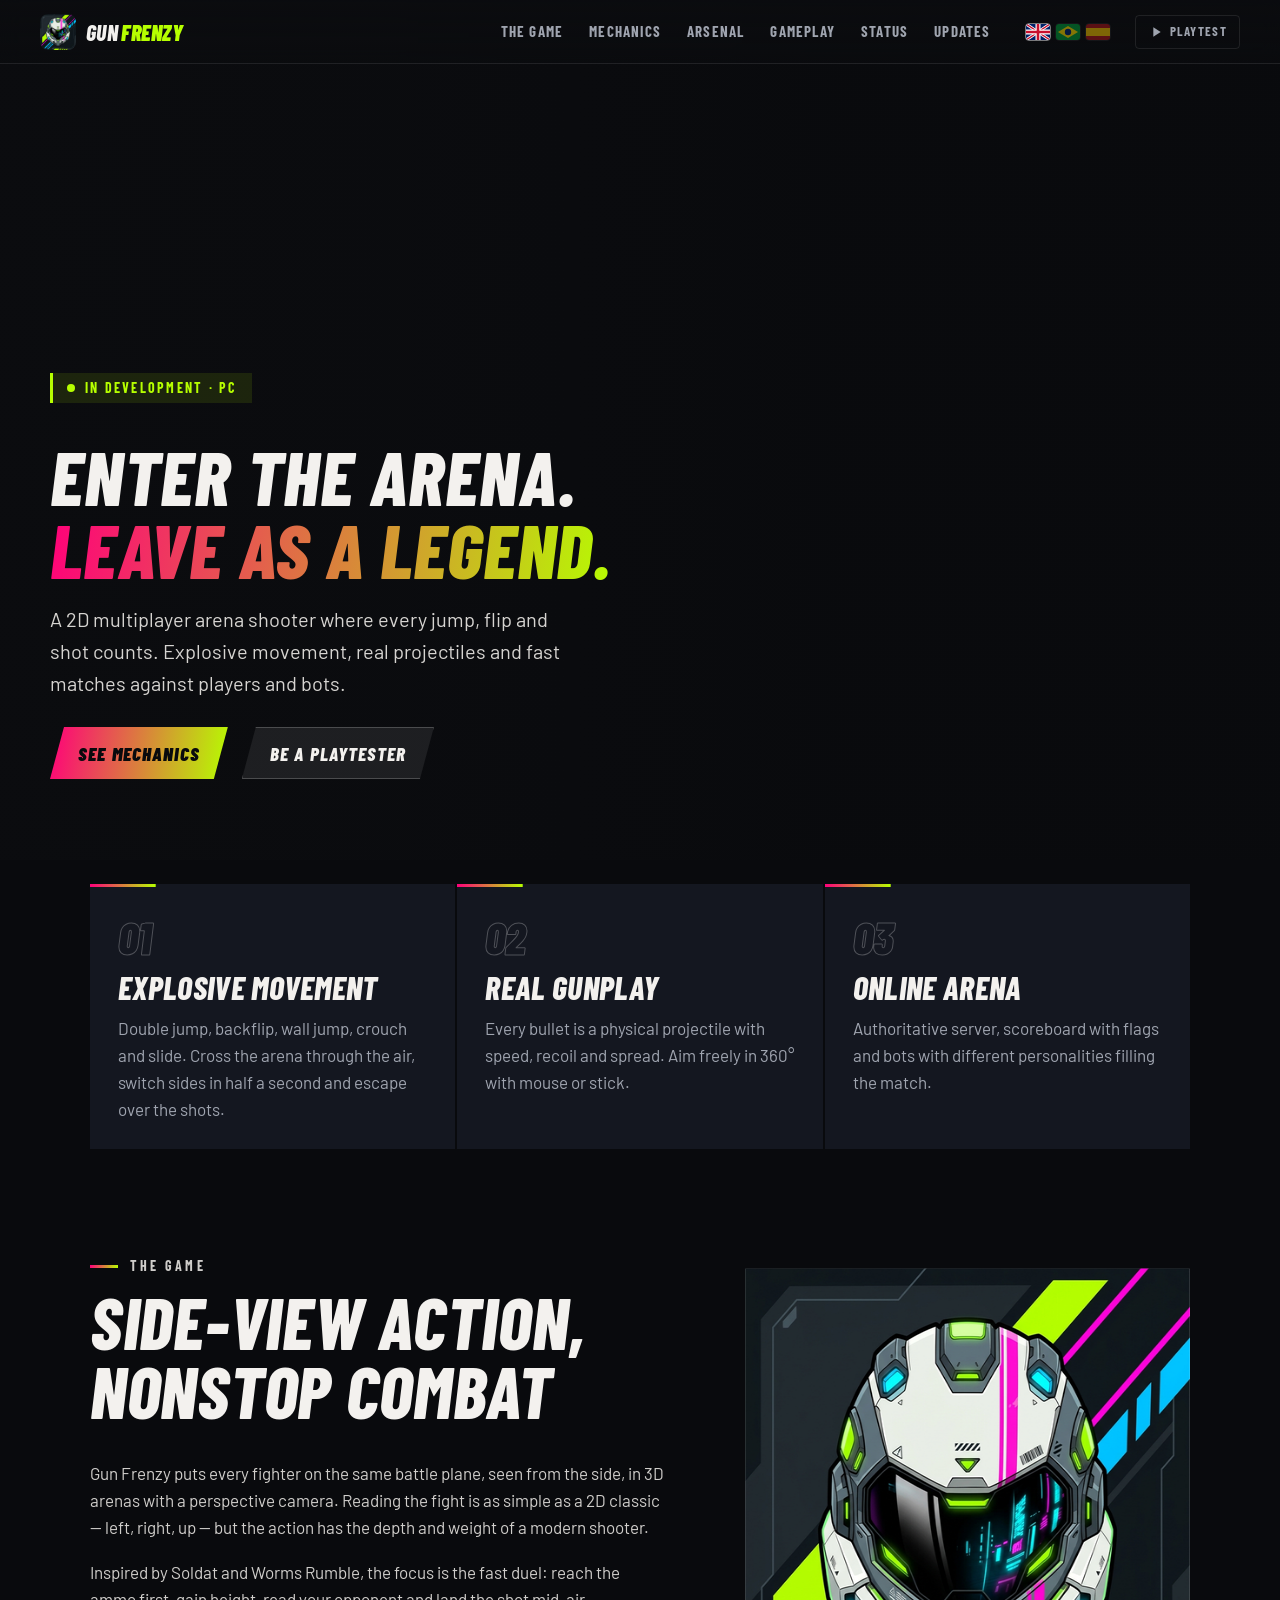
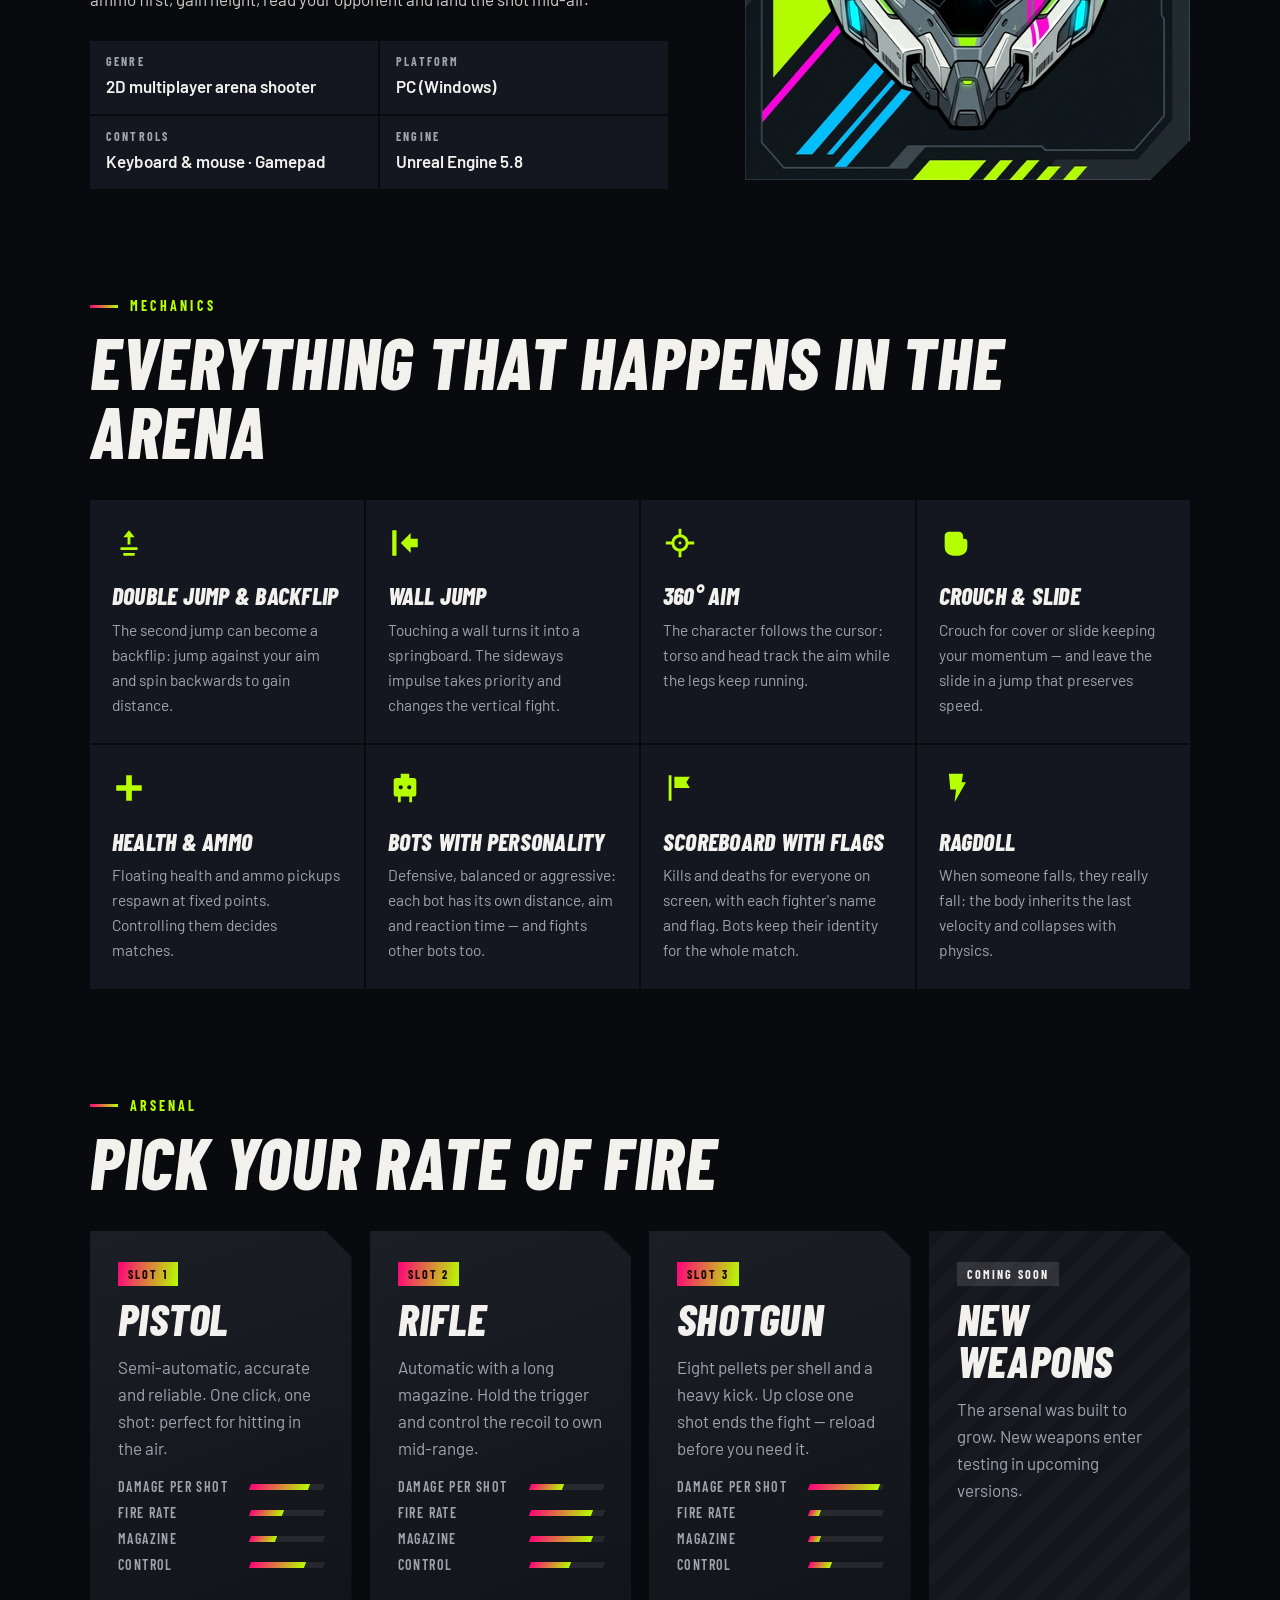
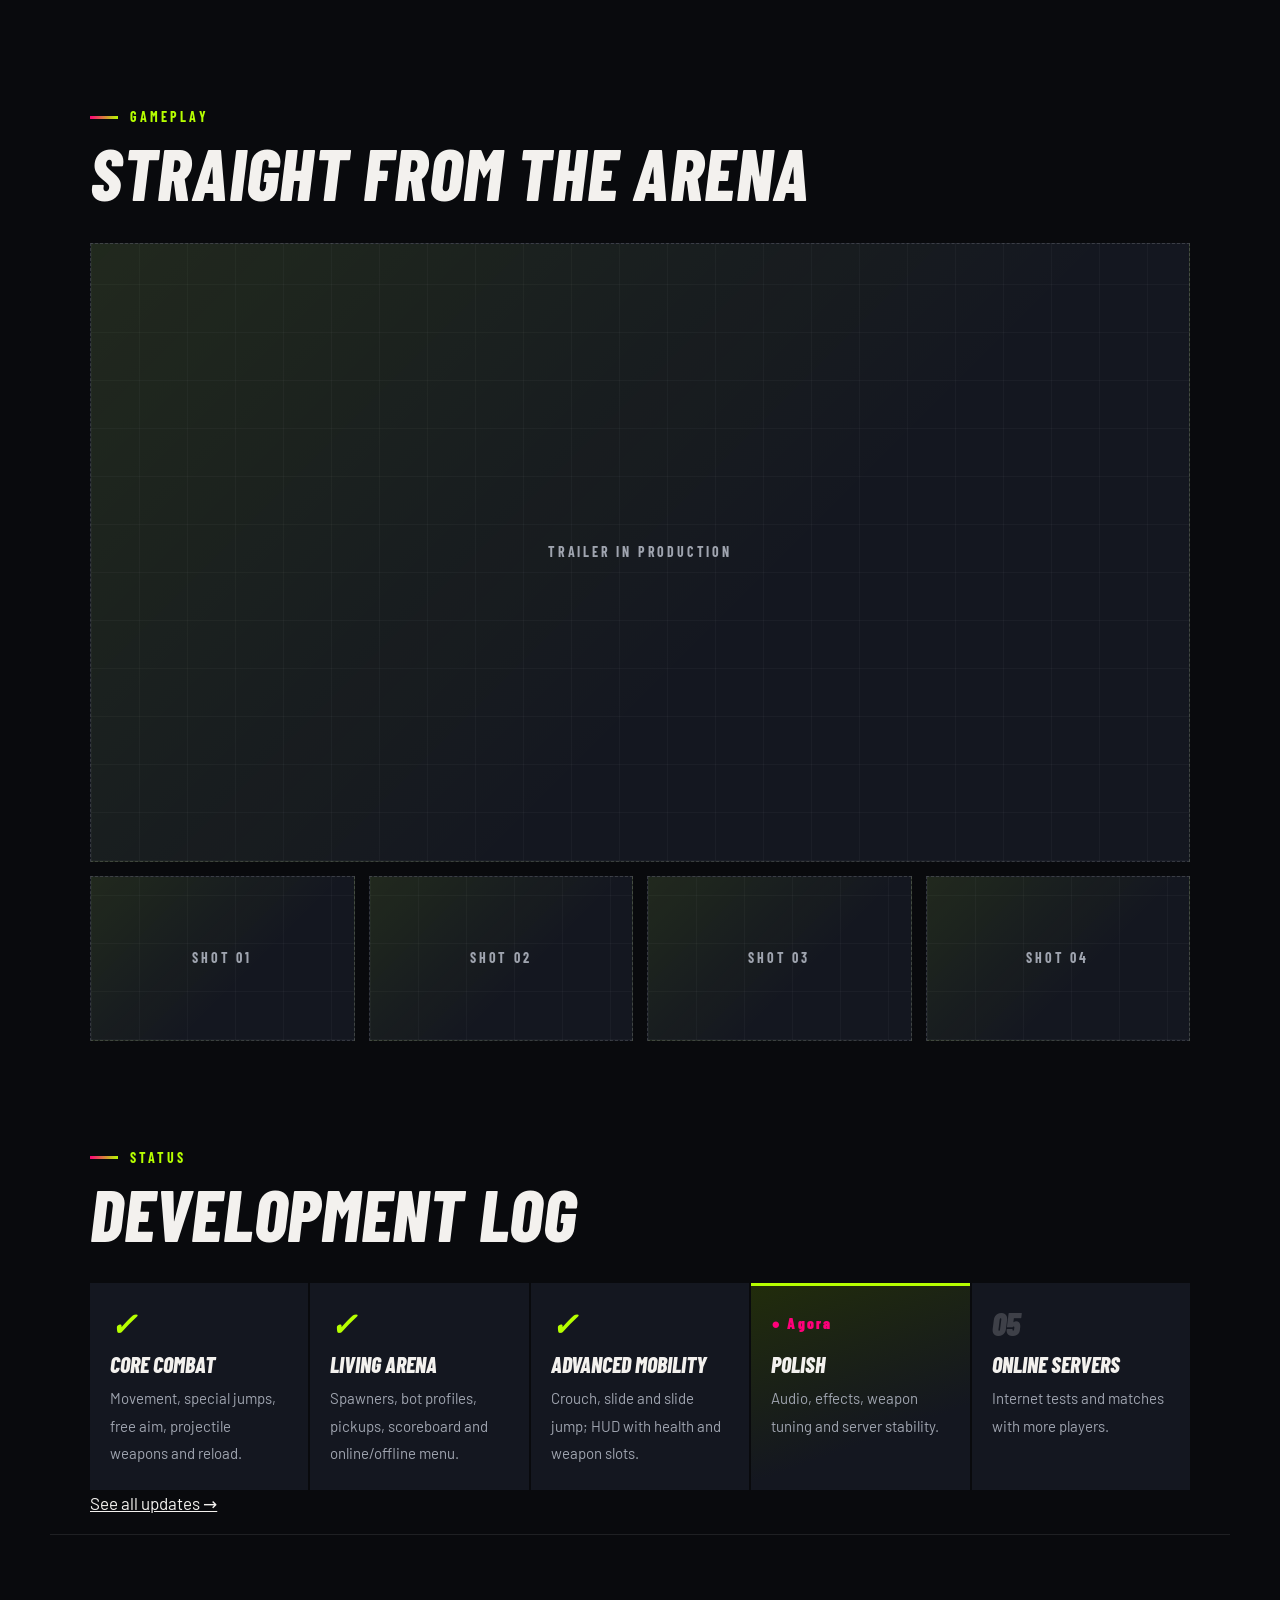
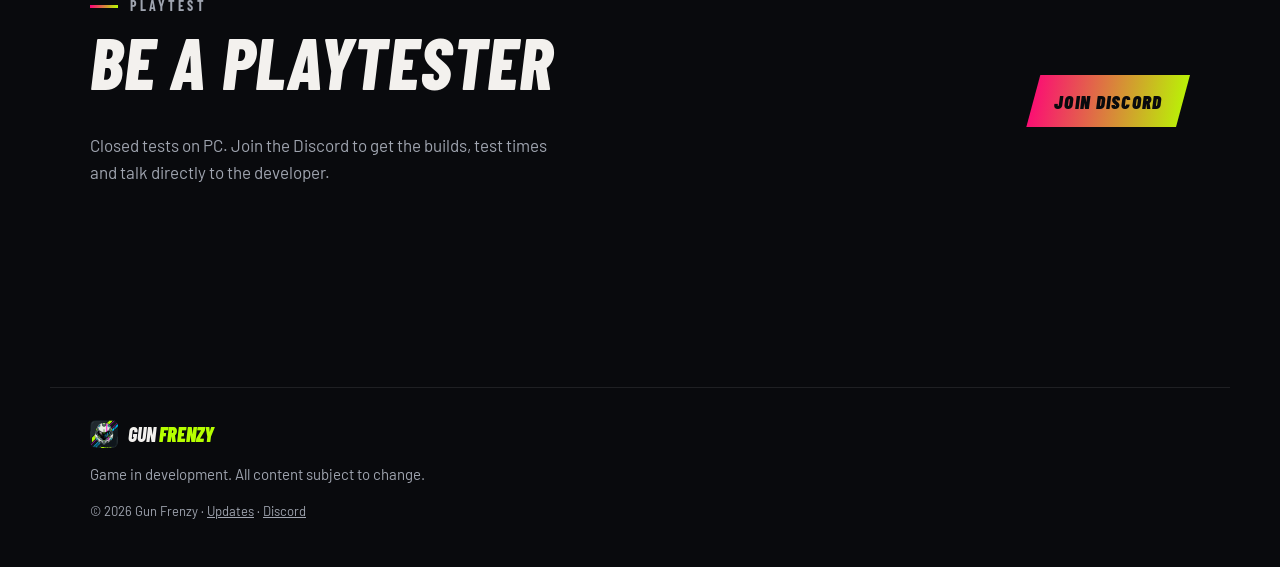
==== index.html @ 7ddaf9b9 "art: upgrade key art to AAA 3D CGI 2K (2560x1440) resolution" ====
<!DOCTYPE html>
<html lang="en">
<head>
  <meta charset="utf-8">
  <meta name="viewport" content="width=device-width, initial-scale=1, viewport-fit=cover">
  <title data-i18n="meta_title">Gun Frenzy — 2D multiplayer arena shooter</title>
  <meta name="description" content="Gun Frenzy is a 2D multiplayer arena shooter with explosive movement, real projectile gunplay and fast matches. In development on Unreal Engine 5.8." data-i18n="meta_desc" data-i18n-attr="content">
  <meta name="theme-color" content="#0b0c0f">
  <meta property="og:title" content="Gun Frenzy — 2D multiplayer arena shooter">
  <meta property="og:description" content="Jump, flip, aim in 360° and own the arena. In development.">
  <meta property="og:image" content="assets/cover.jpg">
  <meta property="og:type" content="website">
  <link rel="icon" href="assets/favicon.png">
  <link rel="apple-touch-icon" href="assets/apple-touch-icon.png">
  <link rel="preconnect" href="https://fonts.googleapis.com">
  <link rel="preconnect" href="https://fonts.gstatic.com" crossorigin>
  <link href="https://fonts.googleapis.com/css2?family=Barlow+Condensed:ital,wght@0,600;0,700;1,700;1,800;1,900&family=Barlow:wght@400;500;600&display=swap" rel="stylesheet">
  <link rel="stylesheet" href="css/site.css?v=m2">
  <script src="js/i18n.js" defer></script>
  <script src="js/site.js" defer></script>
</head>
<body>

<header class="nav" id="top">
  <a class="brand" href="#top" aria-label="Gun Frenzy, home">
    <img src="assets/icon-192.png?v=m2" alt="" width="36" height="36">
    <span>GUN<b>FRENZY</b></span>
  </a>
  <nav class="nav-links" aria-label="Sections">
    <a href="#game" data-i18n="nav_game">The game</a>
    <a href="#mecanicas" data-i18n="nav_mech">Mechanics</a>
    <a href="#arsenal" data-i18n="nav_arsenal">Arsenal</a>
    <a href="#gameplay" data-i18n="nav_gameplay">Gameplay</a>
    <a href="#status" data-i18n="nav_status">Status</a>
    <a href="updates.html" data-i18n="nav_updates">Updates</a>
  </nav>
  <div class="lang" role="group" aria-label="Language">
    <button type="button" class="lang-btn" data-lang="en" aria-pressed="true" title="English">
      <svg viewBox="0 0 24 16" aria-hidden="true"><rect width="24" height="16" fill="#012169"/><path d="M0 0l24 16M24 0L0 16" stroke="#fff" stroke-width="3"/><path d="M0 0l24 16M24 0L0 16" stroke="#C8102E" stroke-width="1.4"/><path d="M12 0v16M0 8h24" stroke="#fff" stroke-width="5"/><path d="M12 0v16M0 8h24" stroke="#C8102E" stroke-width="2.6"/></svg>
    </button>
    <button type="button" class="lang-btn" data-lang="pt" aria-pressed="false" title="Português (Brasil)">
      <svg viewBox="0 0 24 16" aria-hidden="true"><rect width="24" height="16" fill="#009B3A"/><path d="M12 2l10 6-10 6L2 8z" fill="#FEDF00"/><circle cx="12" cy="8" r="3.2" fill="#002776"/></svg>
    </button>
    <button type="button" class="lang-btn" data-lang="es" aria-pressed="false" title="Español">
      <svg viewBox="0 0 24 16" aria-hidden="true"><rect width="24" height="16" fill="#AA151B"/><rect y="4" width="24" height="8" fill="#F1BF00"/></svg>
    </button>
  </div>
  <a class="nav-dev" href="https://discord.gg/s9eRyuffNB" target="_blank" rel="noopener" title="Be a playtester on Discord">
    <svg viewBox="0 0 24 24" width="16" height="16" aria-hidden="true"><path fill="currentColor" d="M8 5v14l11-7L8 5Z"/></svg>
    <span data-i18n="nav_playtest">Playtest</span>
  </a>
</header>

<main>
  <!-- HERO -->
  <section class="hero">
    <picture class="hero-art">
      <source media="(max-width: 700px)" srcset="assets/cover-800.webp?v=m2" type="image/webp">
      <source srcset="assets/cover.webp?v=m2" type="image/webp">
      <img src="assets/cover.jpg?v=m2" alt="Gun Frenzy cover art with three fighters and the game logo" width="2560" height="1440" fetchpriority="high">
    </picture>
    <div class="hero-shade" aria-hidden="true"></div>
    <div class="hero-copy">
      <p class="kicker"><span class="dot" aria-hidden="true"></span> <span data-i18n="hero_kicker">In development · PC</span></p>
      <h1 data-i18n="hero_title">Enter the arena.<br><em>Leave as a legend.</em></h1>
      <p class="lede" data-i18n="hero_lede">A 2D multiplayer arena shooter where every jump, flip and shot counts. Explosive movement, real projectiles and fast matches against players and bots.</p>
      <div class="cta">
        <a class="btn btn-primary" href="#mecanicas" data-i18n="hero_cta1">See mechanics</a>
        <a class="btn btn-ghost" href="https://discord.gg/s9eRyuffNB" target="_blank" rel="noopener" data-i18n="hero_cta2">Be a playtester</a>
      </div>
    </div>
  </section>

  <!-- PILLARS -->
  <section class="pillars" id="game" aria-label="Game pillars">
    <article>
      <span class="num">01</span>
      <h2 data-i18n="p1t">Explosive movement</h2>
      <p data-i18n="p1d">Double jump, backflip, wall jump, crouch and slide. Cross the arena through the air, switch sides in half a second and escape over the shots.</p>
    </article>
    <article>
      <span class="num">02</span>
      <h2 data-i18n="p2t">Real gunplay</h2>
      <p data-i18n="p2d">Every bullet is a physical projectile with speed, recoil and spread. Aim freely in 360° with mouse or stick.</p>
    </article>
    <article>
      <span class="num">03</span>
      <h2 data-i18n="p3t">Online arena</h2>
      <p data-i18n="p3d">Authoritative server, scoreboard with flags and bots with different personalities filling the match.</p>
    </article>
  </section>

  <!-- ABOUT -->
  <section class="about">
    <div class="about-text">
      <p class="eyebrow" data-i18n="about_eyebrow">The game</p>
      <h2 class="section-title" data-i18n="about_title">Side-view action, nonstop combat</h2>
      <p data-i18n="about_p1">Gun Frenzy puts every fighter on the same battle plane, seen from the side, in 3D arenas with a perspective camera. Reading the fight is as simple as a 2D classic — left, right, up — but the action has the depth and weight of a modern shooter.</p>
      <p data-i18n="about_p2">Inspired by Soldat and Worms Rumble, the focus is the fast duel: reach the ammo first, gain height, read your opponent and land the shot mid-air.</p>
      <ul class="facts">
        <li><b data-i18n="f_genre">Genre</b><span data-i18n="f_genre_v">2D multiplayer arena shooter</span></li>
        <li><b data-i18n="f_platform">Platform</b><span data-i18n="f_platform_v">PC (Windows)</span></li>
        <li><b data-i18n="f_controls">Controls</b><span data-i18n="f_controls_v">Keyboard &amp; mouse · Gamepad</span></li>
        <li><b data-i18n="f_engine">Engine</b><span data-i18n="f_engine_v">Unreal Engine 5.8</span></li>
      </ul>
    </div>
    <div class="about-card">
      <img src="assets/icon-512.png?v=m2" alt="Gun Frenzy emblem" width="512" height="512" loading="lazy">
    </div>
  </section>

  <!-- MECHANICS -->
  <section class="mechanics" id="mecanicas">
    <p class="eyebrow" data-i18n="mech_eyebrow">Mechanics</p>
    <h2 class="section-title" data-i18n="mech_title">Everything that happens in the arena</h2>
    <div class="grid">
      <article class="card">
        <svg viewBox="0 0 24 24" aria-hidden="true"><path d="M12 3l4 5h-3v5h-2V8H8l4-5Zm-6 12h12v2H6v-2Zm2 4h8v2H8v-2Z"/></svg>
        <h3 data-i18n="m1t">Double jump &amp; backflip</h3>
        <p data-i18n="m1d">The second jump can become a backflip: jump against your aim and spin backwards to gain distance.</p>
      </article>
      <article class="card">
        <svg viewBox="0 0 24 24" aria-hidden="true"><path d="M3 3h3v18H3V3Zm6 9 7-7v4h5v6h-5v4l-7-7Z"/></svg>
        <h3 data-i18n="m2t">Wall jump</h3>
        <p data-i18n="m2d">Touching a wall turns it into a springboard. The sideways impulse takes priority and changes the vertical fight.</p>
      </article>
      <article class="card">
        <svg viewBox="0 0 24 24" aria-hidden="true"><path d="M11 2h2v4.07A6 6 0 0 1 17.93 11H22v2h-4.07A6 6 0 0 1 13 17.93V22h-2v-4.07A6 6 0 0 1 6.07 13H2v-2h4.07A6 6 0 0 1 11 6.07V2Zm1 6a4 4 0 1 0 0 8 4 4 0 0 0 0-8Zm0 3a1 1 0 1 1 0 2 1 1 0 0 1 0-2Z"/></svg>
        <h3 data-i18n="m3t">360° aim</h3>
        <p data-i18n="m3d">The character follows the cursor: torso and head track the aim while the legs keep running.</p>
      </article>
      <article class="card">
        <svg viewBox="0 0 24 24" aria-hidden="true"><path d="M7 4h7a3 3 0 0 1 3 3v2h1a2 2 0 0 1 2 2v4a6 6 0 0 1-6 6H10a6 6 0 0 1-6-6V7a3 3 0 0 1 3-3Z"/></svg>
        <h3 data-i18n="m4t">Crouch &amp; slide</h3>
        <p data-i18n="m4d">Crouch for cover or slide keeping your momentum — and leave the slide in a jump that preserves speed.</p>
      </article>
      <article class="card">
        <svg viewBox="0 0 24 24" aria-hidden="true"><path d="M10 3h4v7h7v4h-7v7h-4v-7H3v-4h7V3Z"/></svg>
        <h3 data-i18n="m5t">Health &amp; ammo</h3>
        <p data-i18n="m5d">Floating health and ammo pickups respawn at fixed points. Controlling them decides matches.</p>
      </article>
      <article class="card">
        <svg viewBox="0 0 24 24" aria-hidden="true"><path d="M9 2h6v3h3a2 2 0 0 1 2 2v9a2 2 0 0 1-2 2h-1v4h-2v-4H9v4H7v-4H6a2 2 0 0 1-2-2V7a2 2 0 0 1 2-2h3V2Zm0 8a1.5 1.5 0 1 0 0 3 1.5 1.5 0 0 0 0-3Zm6 0a1.5 1.5 0 1 0 0 3 1.5 1.5 0 0 0 0-3Z"/></svg>
        <h3 data-i18n="m6t">Bots with personality</h3>
        <p data-i18n="m6d">Defensive, balanced or aggressive: each bot has its own distance, aim and reaction time — and fights other bots too.</p>
      </article>
      <article class="card">
        <svg viewBox="0 0 24 24" aria-hidden="true"><path d="M4 3h2v18H4V3Zm4 1h11l-2.5 4L19 12H8V4Z"/></svg>
        <h3 data-i18n="m7t">Scoreboard with flags</h3>
        <p data-i18n="m7d">Kills and deaths for everyone on screen, with each fighter's name and flag. Bots keep their identity for the whole match.</p>
      </article>
      <article class="card">
        <svg viewBox="0 0 24 24" aria-hidden="true"><path d="M7 2h10l-1 6h3l-8 14 1-9H8L7 2Z"/></svg>
        <h3 data-i18n="m8t">Ragdoll</h3>
        <p data-i18n="m8d">When someone falls, they really fall: the body inherits the last velocity and collapses with physics.</p>
      </article>
    </div>
  </section>

  <!-- ARSENAL -->
  <section class="arsenal" id="arsenal">
    <p class="eyebrow" data-i18n="ars_eyebrow">Arsenal</p>
    <h2 class="section-title" data-i18n="ars_title">Pick your rate of fire</h2>
    <div class="weapons">
      <article class="weapon">
        <header><span class="tag" data-i18n="w1tag">Slot 1</span><h3 data-i18n="w1name">Pistol</h3></header>
        <p data-i18n="w1desc">Semi-automatic, accurate and reliable. One click, one shot: perfect for hitting in the air.</p>
        <dl class="bars">
          <div><dt data-i18n="bar_damage">Damage per shot</dt><dd><i data-v="80"></i></dd></div>
          <div><dt data-i18n="bar_rate">Fire rate</dt><dd><i data-v="45"></i></dd></div>
          <div><dt data-i18n="bar_mag">Magazine</dt><dd><i data-v="35"></i></dd></div>
          <div><dt data-i18n="bar_control">Control</dt><dd><i data-v="75"></i></dd></div>
        </dl>
      </article>
      <article class="weapon">
        <header><span class="tag" data-i18n="w2tag">Slot 2</span><h3 data-i18n="w2name">Rifle</h3></header>
        <p data-i18n="w2desc">Automatic with a long magazine. Hold the trigger and control the recoil to own mid-range.</p>
        <dl class="bars">
          <div><dt data-i18n="bar_damage">Damage per shot</dt><dd><i data-v="45"></i></dd></div>
          <div><dt data-i18n="bar_rate">Fire rate</dt><dd><i data-v="85"></i></dd></div>
          <div><dt data-i18n="bar_mag">Magazine</dt><dd><i data-v="85"></i></dd></div>
          <div><dt data-i18n="bar_control">Control</dt><dd><i data-v="55"></i></dd></div>
        </dl>
      </article>
      <article class="weapon">
        <header><span class="tag" data-i18n="w3tag">Slot 3</span><h3 data-i18n="w3name">Shotgun</h3></header>
        <p data-i18n="w3desc">Eight pellets per shell and a heavy kick. Up close one shot ends the fight — reload before you need it.</p>
        <dl class="bars">
          <div><dt data-i18n="bar_damage">Damage per shot</dt><dd><i data-v="95"></i></dd></div>
          <div><dt data-i18n="bar_rate">Fire rate</dt><dd><i data-v="15"></i></dd></div>
          <div><dt data-i18n="bar_mag">Magazine</dt><dd><i data-v="15"></i></dd></div>
          <div><dt data-i18n="bar_control">Control</dt><dd><i data-v="30"></i></dd></div>
        </dl>
      </article>
      <article class="weapon weapon-soon">
        <header><span class="tag" data-i18n="wstag">Coming soon</span><h3 data-i18n="wsname">New weapons</h3></header>
        <p data-i18n="wsdesc">The arsenal was built to grow. New weapons enter testing in upcoming versions.</p>
      </article>
    </div>
  </section>

  <!-- GAMEPLAY -->
  <section class="gameplay" id="gameplay">
    <p class="eyebrow" data-i18n="gp_eyebrow">Gameplay</p>
    <h2 class="section-title" data-i18n="gp_title">Straight from the arena</h2>
    <div class="video-slot" data-video="assets/gameplay/trailer.mp4">
      <div class="placeholder"><span data-i18n="gp_trailer">Trailer in production</span></div>
    </div>
    <div class="shots">
      <figure class="shot" data-src="assets/gameplay/shot-1.jpg"><div class="placeholder"><span><span data-i18n="gp_shot">Shot</span> 01</span></div></figure>
      <figure class="shot" data-src="assets/gameplay/shot-2.jpg"><div class="placeholder"><span><span data-i18n="gp_shot">Shot</span> 02</span></div></figure>
      <figure class="shot" data-src="assets/gameplay/shot-3.jpg"><div class="placeholder"><span><span data-i18n="gp_shot">Shot</span> 03</span></div></figure>
      <figure class="shot" data-src="assets/gameplay/shot-4.jpg"><div class="placeholder"><span><span data-i18n="gp_shot">Shot</span> 04</span></div></figure>
    </div>
  </section>

  <!-- STATUS -->
  <section class="status" id="status">
    <p class="eyebrow" data-i18n="st_eyebrow">Status</p>
    <h2 class="section-title" data-i18n="st_title">Development log</h2>
    <ol class="timeline">
      <li class="done"><b data-i18n="st1t">Core combat</b><span data-i18n="st1d">Movement, special jumps, free aim, projectile weapons and reload.</span></li>
      <li class="done"><b data-i18n="st2t">Living arena</b><span data-i18n="st2d">Spawners, bot profiles, pickups, scoreboard and online/offline menu.</span></li>
      <li class="done"><b data-i18n="st3t">Advanced mobility</b><span data-i18n="st3d">Crouch, slide and slide jump; HUD with health and weapon slots.</span></li>
      <li class="now"><b data-i18n="st4t">Polish</b><span data-i18n="st4d">Audio, effects, weapon tuning and server stability.</span></li>
      <li><b data-i18n="st5t">Online servers</b><span data-i18n="st5d">Internet tests and matches with more players.</span></li>
    </ol>
    <p class="small"><a href="updates.html" data-i18n="st_more">See all updates →</a></p>
  </section>

  <!-- PLAYTEST CTA -->
  <section class="cta-band" id="playtest">
    <div>
      <p class="eyebrow" data-i18n="pt_eyebrow">Playtest</p>
      <h2 class="section-title" data-i18n="pt_title">Be a playtester</h2>
      <p data-i18n="pt_text">Closed tests on PC. Join the Discord to get the builds, test times and talk directly to the developer.</p>
    </div>
    <a class="btn btn-primary" href="https://discord.gg/s9eRyuffNB" target="_blank" rel="noopener" data-i18n="pt_btn">Join Discord</a>
  </section>
</main>

<footer class="footer">
  <div class="footer-brand"><img src="assets/icon-192.png?v=m2" alt="" width="28" height="28"><span>GUN<b>FRENZY</b></span></div>
  <p data-i18n="foot_note">Game in development. All content subject to change.</p>
  <p class="small"><span data-i18n="foot_rights">© 2026 Gun Frenzy</span> · <a href="updates.html" data-i18n="foot_updates">Updates</a> · <a href="https://discord.gg/s9eRyuffNB" target="_blank" rel="noopener" data-i18n="foot_discord">Discord</a></p>
</footer>

</body>
</html>
---- css/site.css ----
/* Gun Frenzy — landing page. Identity: graphite, acid lime, hot magenta, electric cyan (Marathon aesthetic). */
:root {
  --bg: #090a0d;
  --bg-2: #0f1218;
  --panel: #141720;
  --line: rgba(255, 255, 255, .09);
  --text: #f3f1ee;
  --muted: #9fa4af;
  --neon-lime: #b6ff00;
  --neon-pink: #ff007a;
  --neon-cyan: #00e5ff;
  --fire: #b6ff00;
  --fire-2: #ff007a;
  --grad: linear-gradient(100deg, #ff007a 0%, #b6ff00 100%);
  --display: "Barlow Condensed", "Avenir Next Condensed", "Roboto Condensed", sans-serif-condensed, "Arial Narrow", "DejaVu Sans Condensed", sans-serif;
  --body: "Barlow", system-ui, -apple-system, "Segoe UI", sans-serif;
  --cut: 14px;
  --max: 1180px;
  --gutter: clamp(16px, 4vw, 40px);
}

* { box-sizing: border-box; }
html { overflow-x: clip; scroll-behavior: smooth; -webkit-text-size-adjust: 100%; }
body {
  margin: 0; background: var(--bg); color: var(--text);
  font: 400 17px/1.6 var(--body); overflow-x: hidden;
}
img { max-width: 100%; display: block; }
a { color: inherit; }
h1, h2, h3 { overflow-wrap: break-word; hyphens: auto; font-family: var(--display); font-style: italic; font-weight: 800; text-transform: uppercase; letter-spacing: .01em; line-height: .95; margin: 0; }
p { margin: 0 0 1em; }
:focus-visible { outline: 2px solid var(--fire-2); outline-offset: 3px; }

/* ---------- NAV ---------- */
.nav {
  position: fixed; inset: 0 0 auto 0; z-index: 20; height: 64px;
  display: flex; align-items: center; gap: 24px; padding: 0 var(--gutter);
  padding-top: env(safe-area-inset-top);
  background: linear-gradient(to bottom, rgba(11, 12, 15, .92), rgba(11, 12, 15, .6));
  backdrop-filter: blur(10px); -webkit-backdrop-filter: blur(10px);
  border-bottom: 1px solid var(--line);
}
.brand { display: flex; align-items: center; gap: 10px; text-decoration: none; font: italic 800 22px/1 var(--display); letter-spacing: .02em; }
.brand img { border-radius: 8px; }
.brand b, .footer-brand b { color: var(--fire); font-weight: 900; margin-left: 3px; }
.nav-links { display: flex; gap: 26px; margin-left: auto; }
.nav-links a { text-decoration: none; font: 700 15px/1 var(--display); text-transform: uppercase; letter-spacing: .08em; color: var(--muted); transition: color .2s; }
.nav-links a:hover { color: var(--text); }
.nav-dev { display: flex; align-items: center; gap: 6px; text-decoration: none; color: var(--muted); font: 700 13px/1 var(--display); text-transform: uppercase; letter-spacing: .1em; padding: 8px 12px; border: 1px solid var(--line); border-radius: 4px; }
.nav-dev:hover { color: var(--text); border-color: rgba(255, 255, 255, .25); }

/* ---------- HERO ---------- */
.hero { position: relative; min-height: min(100svh, 860px); display: flex; align-items: flex-end; padding: 0 var(--gutter) clamp(48px, 9vh, 96px); overflow: hidden; }
.hero-art { position: absolute; inset: 0; }
.hero-art img { width: 100%; height: 100%; object-fit: cover; object-position: 70% 30%; }
.hero-shade { position: absolute; inset: 0; background:
  linear-gradient(90deg, rgba(11, 12, 15, .95) 0%, rgba(11, 12, 15, .75) 32%, rgba(11, 12, 15, .1) 65%),
  linear-gradient(0deg, var(--bg) 0%, rgba(11, 12, 15, 0) 35%); }
.hero-copy { position: relative; max-width: 620px; width: 100%; margin: 0 auto 0 max(0px, calc((100vw - var(--max)) / 2 - var(--gutter))); }
.kicker { display: inline-flex; align-items: center; gap: 10px; font: 700 14px/1 var(--display); letter-spacing: .16em; text-transform: uppercase; color: var(--fire-2); padding: 8px 14px; background: rgba(182, 255, 0, .10); border-left: 3px solid var(--neon-lime); color: var(--neon-lime); }
.dot { width: 8px; height: 8px; border-radius: 50%; background: var(--fire); box-shadow: 0 0 0 0 rgba(255, 0, 122, .7); animation: pulse 2s infinite; }
@keyframes pulse { 70% { box-shadow: 0 0 0 10px rgba(255, 0, 122, 0); } 100% { box-shadow: 0 0 0 0 rgba(255, 75, 31, 0); } }
.hero h1 { font-size: clamp(48px, 6vw, 88px); margin: 22px 0 18px; }
.hero h1 em { font-style: italic; background: var(--grad); -webkit-background-clip: text; background-clip: text; color: transparent; padding-right: .08em; }
.lede { font-size: clamp(17px, 1.6vw, 20px); color: #d6d4d1; max-width: 520px; }
.cta { display: flex; flex-wrap: wrap; gap: 14px; margin-top: 28px; }
.btn { display: inline-flex; align-items: center; justify-content: center; min-height: 52px; padding: 0 28px; text-decoration: none; font: italic 800 19px/1 var(--display); text-transform: uppercase; letter-spacing: .06em; clip-path: polygon(var(--cut) 0, 100% 0, calc(100% - var(--cut)) 100%, 0 100%); transition: transform .15s, filter .15s; }
.btn:hover { transform: translateY(-2px); filter: brightness(1.08); }
.btn-primary { background: var(--grad); color: #090a0d; font-weight: 900; }
.btn-ghost { background: rgba(255, 255, 255, .08); color: var(--text); box-shadow: inset 0 0 0 1px rgba(255, 255, 255, .2); }

/* ---------- SECTIONS ---------- */
section { scroll-margin-top: 72px; }
.pillars, .about, .mechanics, .arsenal, .gameplay, .status { max-width: var(--max); margin: 0 auto; padding: clamp(56px, 9vw, 110px) var(--gutter) 0; }
.eyebrow { font: 700 14px/1 var(--display); letter-spacing: .22em; text-transform: uppercase; color: var(--fire); margin-bottom: 14px; display: flex; align-items: center; gap: 12px; }
.eyebrow::before { content: ""; width: 28px; height: 3px; background: var(--grad); }
.section-title { font-size: clamp(34px, 6vw, 72px); margin-bottom: 36px; }

.pillars { display: grid; grid-template-columns: repeat(3, 1fr); gap: 2px; padding-top: 24px; }
.pillars article { background: var(--panel); padding: 30px 28px 26px; position: relative; overflow: hidden; }
.pillars article::after { content: ""; position: absolute; left: 0; top: 0; height: 3px; width: 100%; background: var(--grad); transform: scaleX(.18); transform-origin: left; transition: transform .4s; }
.pillars article:hover::after { transform: scaleX(1); }
.num { font: italic 900 46px/1 var(--display); color: transparent; -webkit-text-stroke: 1px rgba(255, 255, 255, .25); }
.pillars h2 { font-size: 32px; margin: 10px 0 12px; }
.pillars p { color: var(--muted); margin: 0; }

.about { display: grid; grid-template-columns: 1.3fr 1fr; gap: clamp(32px, 6vw, 80px); align-items: center; }
.about-text p { color: #cfcdca; }
.about-text strong { color: var(--text); }
.facts { list-style: none; padding: 0; margin: 28px 0 0; display: grid; grid-template-columns: 1fr 1fr; gap: 2px; }
.facts li { background: var(--panel); padding: 14px 16px; }
.facts b { display: block; font: 700 12px/1 var(--display); letter-spacing: .18em; text-transform: uppercase; color: var(--muted); margin-bottom: 6px; }
.facts span { font-weight: 600; }
.about-card { position: relative; clip-path: polygon(0 0, 100% 0, 100% calc(100% - 40px), calc(100% - 40px) 100%, 0 100%); }
.about-card::after { content: ""; position: absolute; inset: 0; box-shadow: inset 0 0 0 1px rgba(255, 255, 255, .12); pointer-events: none; }

.grid { display: grid; grid-template-columns: repeat(4, 1fr); gap: 2px; }
.card { background: var(--panel); padding: 26px 22px; transition: background .2s; }
.card:hover { background: #1d2028; }
.card svg { width: 34px; height: 34px; fill: var(--fire); margin-bottom: 18px; }
.card h3 { font-size: 24px; margin-bottom: 10px; }
.card p { color: var(--muted); font-size: 15.5px; margin: 0; }

.weapons { display: grid; grid-template-columns: repeat(4, minmax(0, 1fr)); gap: 18px; }
.weapon { background: linear-gradient(160deg, #1b1e25, #121419); padding: 28px; clip-path: polygon(0 0, calc(100% - 26px) 0, 100% 26px, 100% 100%, 0 100%); position: relative; }
.weapon header { margin-bottom: 14px; }
.weapon h3 { font-size: 44px; }
.weapon p { color: var(--muted); }
.tag { display: inline-block; font: 700 12px/1 var(--display); letter-spacing: .18em; text-transform: uppercase; color: #160700; background: var(--grad); padding: 6px 10px; margin-bottom: 12px; }
.weapon-soon { background: repeating-linear-gradient(135deg, #14161b 0 14px, #171a20 14px 28px); }
.weapon-soon .tag { background: rgba(255, 255, 255, .12); color: var(--text); }
.bars { margin: 18px 0 0; display: grid; gap: 12px; }
.bars div { display: grid; grid-template-columns: 120px 1fr; align-items: center; gap: 12px; }
.bars dt { font: 600 14px/1 var(--display); letter-spacing: .1em; text-transform: uppercase; color: var(--muted); }
.bars dd { margin: 0; height: 6px; background: rgba(255, 255, 255, .08); transform: skewX(-20deg); }
.bars i { display: block; height: 100%; width: 0; background: var(--grad); transition: width 1s cubic-bezier(.2, .8, .2, 1); }
.bars.on i[data-v="35"] { width: 35%; } .bars.on i[data-v="45"] { width: 45%; } .bars.on i[data-v="55"] { width: 55%; }
.bars.on i[data-v="75"] { width: 75%; } .bars.on i[data-v="80"] { width: 80%; } .bars.on i[data-v="85"] { width: 85%; }
.bars.on i[data-v="95"] { width: 95%; } .bars.on i[data-v="15"] { width: 15%; } .bars.on i[data-v="30"] { width: 30%; }

.video-slot, .shot { position: relative; background: var(--panel); overflow: hidden; margin: 0; }
.video-slot { aspect-ratio: 16 / 9; margin-bottom: 14px; }
.video-slot video, .shot img { width: 100%; height: 100%; object-fit: cover; }
.shots { display: grid; grid-template-columns: repeat(4, 1fr); gap: 14px; }
.shot { aspect-ratio: 16 / 10; }
.placeholder { position: absolute; inset: 0; display: grid; place-items: center; background:
  linear-gradient(135deg, rgba(182, 255, 0, .08), transparent 60%),
  repeating-linear-gradient(90deg, rgba(255, 255, 255, .03) 0 1px, transparent 1px 48px),
  repeating-linear-gradient(0deg, rgba(255, 255, 255, .03) 0 1px, transparent 1px 48px); border: 1px dashed rgba(255, 255, 255, .14); }
.placeholder span { font: 700 14px/1 var(--display); letter-spacing: .2em; text-transform: uppercase; color: var(--muted); }

.timeline { list-style: none; margin: 0; padding: 0; display: grid; grid-template-columns: repeat(5, 1fr); gap: 2px; counter-reset: step; }
.timeline li { background: var(--panel); padding: 24px 20px; position: relative; }
.timeline li::before { counter-increment: step; content: "0" counter(step); display: block; font: italic 900 32px/1 var(--display); color: rgba(255, 255, 255, .18); margin-bottom: 14px; }
.timeline b { display: block; font: italic 800 22px/1.05 var(--display); text-transform: uppercase; margin-bottom: 8px; }
.timeline span { color: var(--muted); font-size: 15px; }
.timeline li.done::before { color: var(--fire); content: "✓"; }
.timeline li.now { background: linear-gradient(160deg, rgba(182, 255, 0, .14), var(--panel) 70%); box-shadow: inset 0 3px 0 var(--neon-lime); }
.timeline li.now::before { color: var(--fire-2); content: "● Agora"; font-size: 15px; letter-spacing: .14em; font-style: normal; line-height: 32px; }

.footer { max-width: var(--max); margin: clamp(64px, 10vw, 120px) auto 0; padding: 32px var(--gutter) calc(32px + env(safe-area-inset-bottom)); border-top: 1px solid var(--line); color: var(--muted); font-size: 15px; }
.footer-brand { display: flex; align-items: center; gap: 10px; font: italic 800 20px/1 var(--display); color: var(--text); margin-bottom: 14px; }
.footer-brand img { border-radius: 6px; }
.footer .small { font-size: 13px; }

/* ---------- RESPONSIVE ---------- */
@media (max-width: 1000px) {
  .grid { grid-template-columns: repeat(2, 1fr); }
  .timeline { grid-template-columns: 1fr; }
  .timeline li { display: grid; grid-template-columns: 70px 1fr; column-gap: 10px; }
  .timeline li::before { grid-row: span 2; margin: 0; }
  .shots { grid-template-columns: repeat(2, 1fr); }
}
@media (max-width: 760px) {
  body { font-size: 16px; }
  .nav { height: 58px; gap: 12px; }
  .nav-links { display: none; }
  .nav-dev { margin-left: auto; }
  .hero { min-height: 0; display: block; padding: 58px 0 0; }
  .hero-art { position: relative; aspect-ratio: 16 / 9; }
  .hero-shade { background: linear-gradient(0deg, var(--bg) 0%, rgba(11, 12, 15, 0) 45%); top: 58px; bottom: auto; aspect-ratio: 16 / 9; width: 100%; }
  .hero-copy { padding: 4px var(--gutter) 0; margin: 0; }
  .hero h1 { font-size: clamp(46px, 13vw, 64px); margin: 18px 0 14px; }
  .btn { flex: 1 1 100%; }
  .pillars, .weapons, .about { grid-template-columns: 1fr; }
  .about-card { max-width: 300px; }
  .facts { grid-template-columns: 1fr; }
  .grid { grid-template-columns: 1fr; }
  .card { display: grid; grid-template-columns: 44px 1fr; column-gap: 12px; padding: 20px 18px; }
  .card svg { grid-row: span 2; margin: 2px 0 0; width: 30px; height: 30px; }
  .card h3 { font-size: 22px; margin-bottom: 6px; }
  .bars div { grid-template-columns: 104px 1fr; }
  .weapon h3 { font-size: 38px; }
}
@media (prefers-reduced-motion: reduce) {
  html { scroll-behavior: auto; }
  *, *::before, *::after { animation: none !important; transition: none !important; }
}


/* ---------- CTA BAND ---------- */
.cta-band {
  display: flex; align-items: center; justify-content: space-between; gap: 24px; flex-wrap: wrap;
  max-width: var(--max, 1200px); margin: 0 auto; padding: clamp(32px, 6vw, 64px) var(--gutter);
  border-top: 1px solid var(--line);
}
.cta-band p { color: var(--muted); max-width: 46ch; }

/* ---------- UPDATES PAGE ---------- */
.upd-wrap { max-width: 980px; margin: 0 auto; padding: clamp(28px, 5vw, 56px) var(--gutter) 80px; }
.upd-head { padding: 96px var(--gutter) 8px; max-width: 980px; margin: 0 auto; }
.upd-head p { color: var(--muted); max-width: 60ch; }
.upd-list { display: grid; gap: 14px; margin: 18px 0 42px; }
.upd-item { border: 1px solid var(--line); border-radius: 10px; padding: 16px 18px; background: rgba(255, 255, 255, .02); }
.upd-item h3 { margin: 0 0 6px; font: 700 18px/1.2 var(--display); letter-spacing: .02em; }
.upd-meta { color: var(--muted); font: 600 12px/1.2 var(--display); letter-spacing: .08em; text-transform: uppercase; display: flex; gap: 10px; flex-wrap: wrap; margin-bottom: 8px; }
.upd-item p { margin: 6px 0 0; }
.upd-item .val { color: var(--muted); font-size: 14px; }
.upd-note { color: var(--muted); font-size: 13px; margin-top: 28px; }

/* ---------- LANGUAGE SWITCH ---------- */
.lang { display: flex; align-items: center; gap: 4px; margin-left: 10px; }
.lang-btn { display: inline-flex; padding: 0; border: 1px solid var(--line); border-radius: 4px; background: transparent; cursor: pointer; opacity: .5; line-height: 0; overflow: hidden; }
.lang-btn svg { width: 24px; height: 16px; display: block; }
.lang-btn:hover, .lang-btn.is-active { opacity: 1; border-color: rgba(255, 255, 255, .45); }
.lang-btn.is-active { box-shadow: inset 0 0 0 1px rgba(255, 255, 255, .3); }
@media (max-width: 760px) { .lang { margin-left: auto; } }

.upd-tag { border: 1px solid var(--line); border-radius: 999px; padding: 1px 8px; color: var(--text); }
.upd-item ul { margin: 8px 0 0; padding-left: 18px; color: var(--muted); }
.upd-item ul li { margin: 4px 0; }
[data-lang-block][hidden] { display: none; }
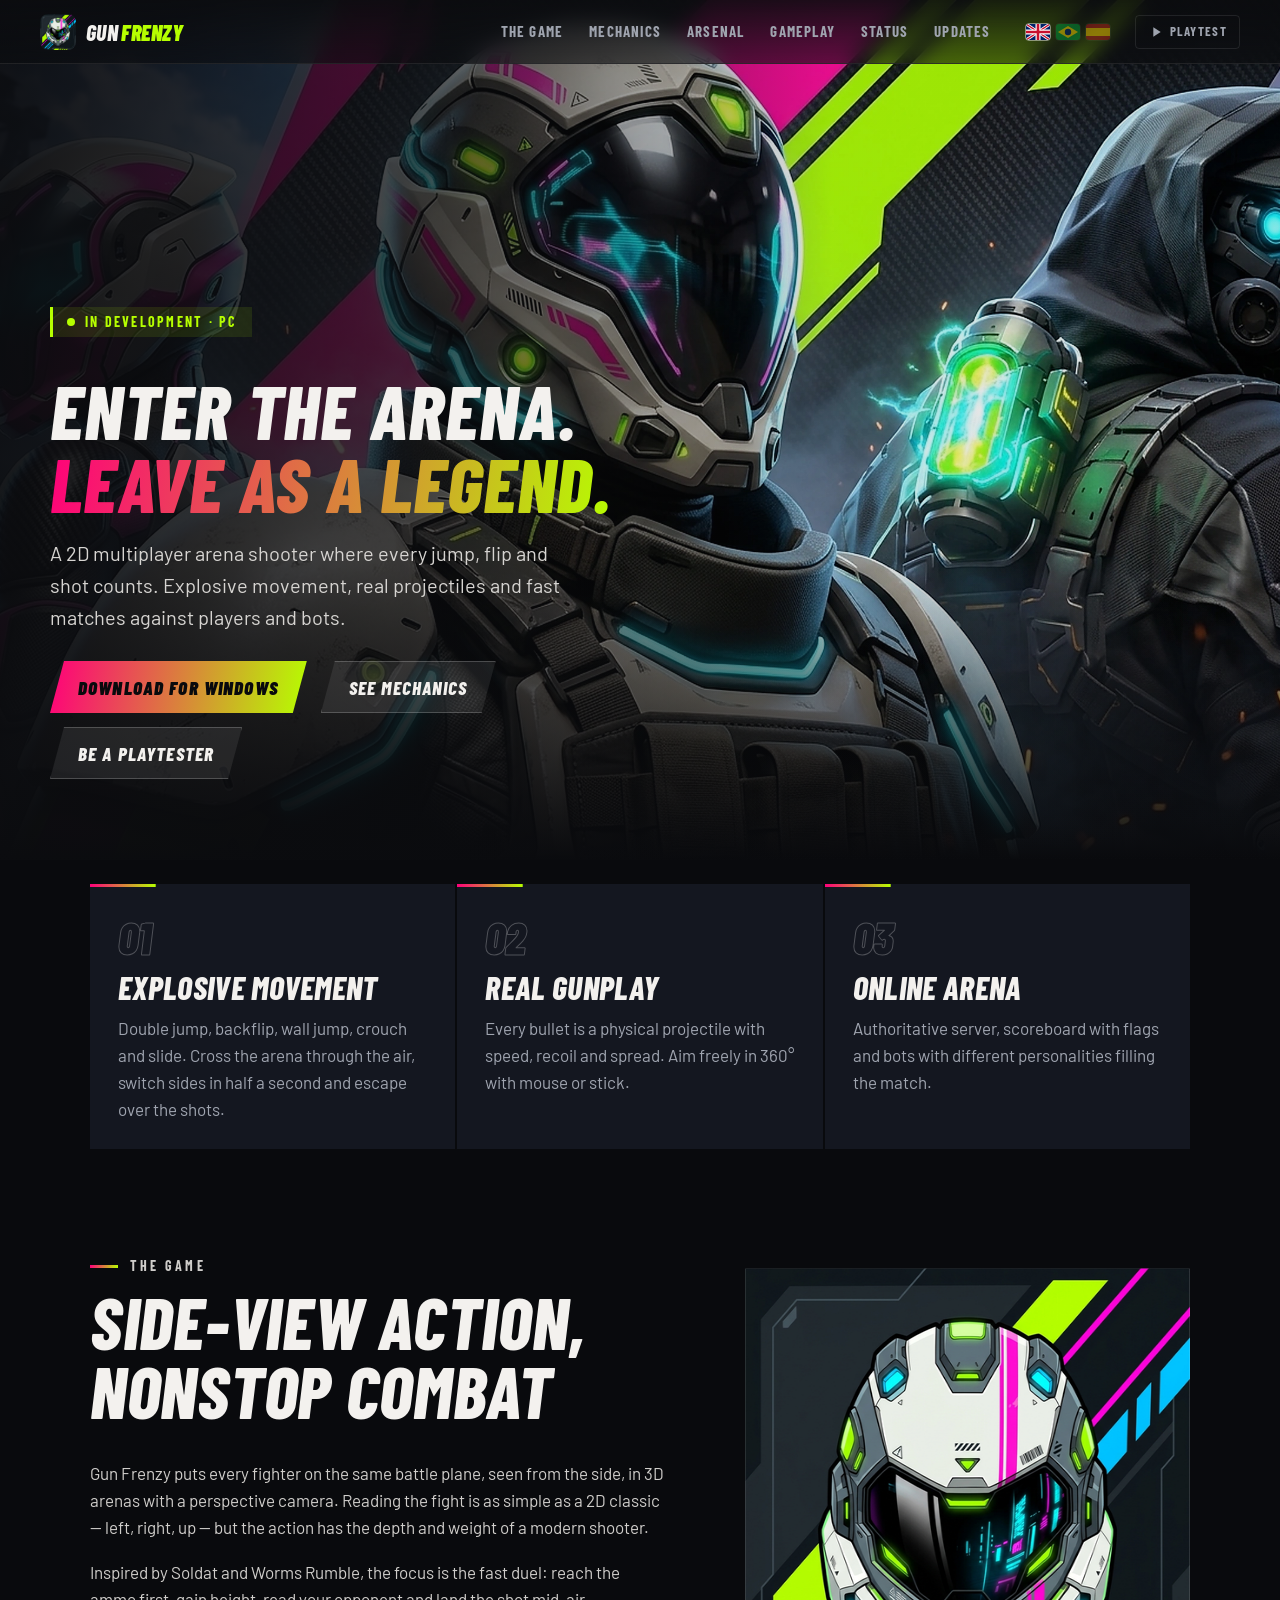
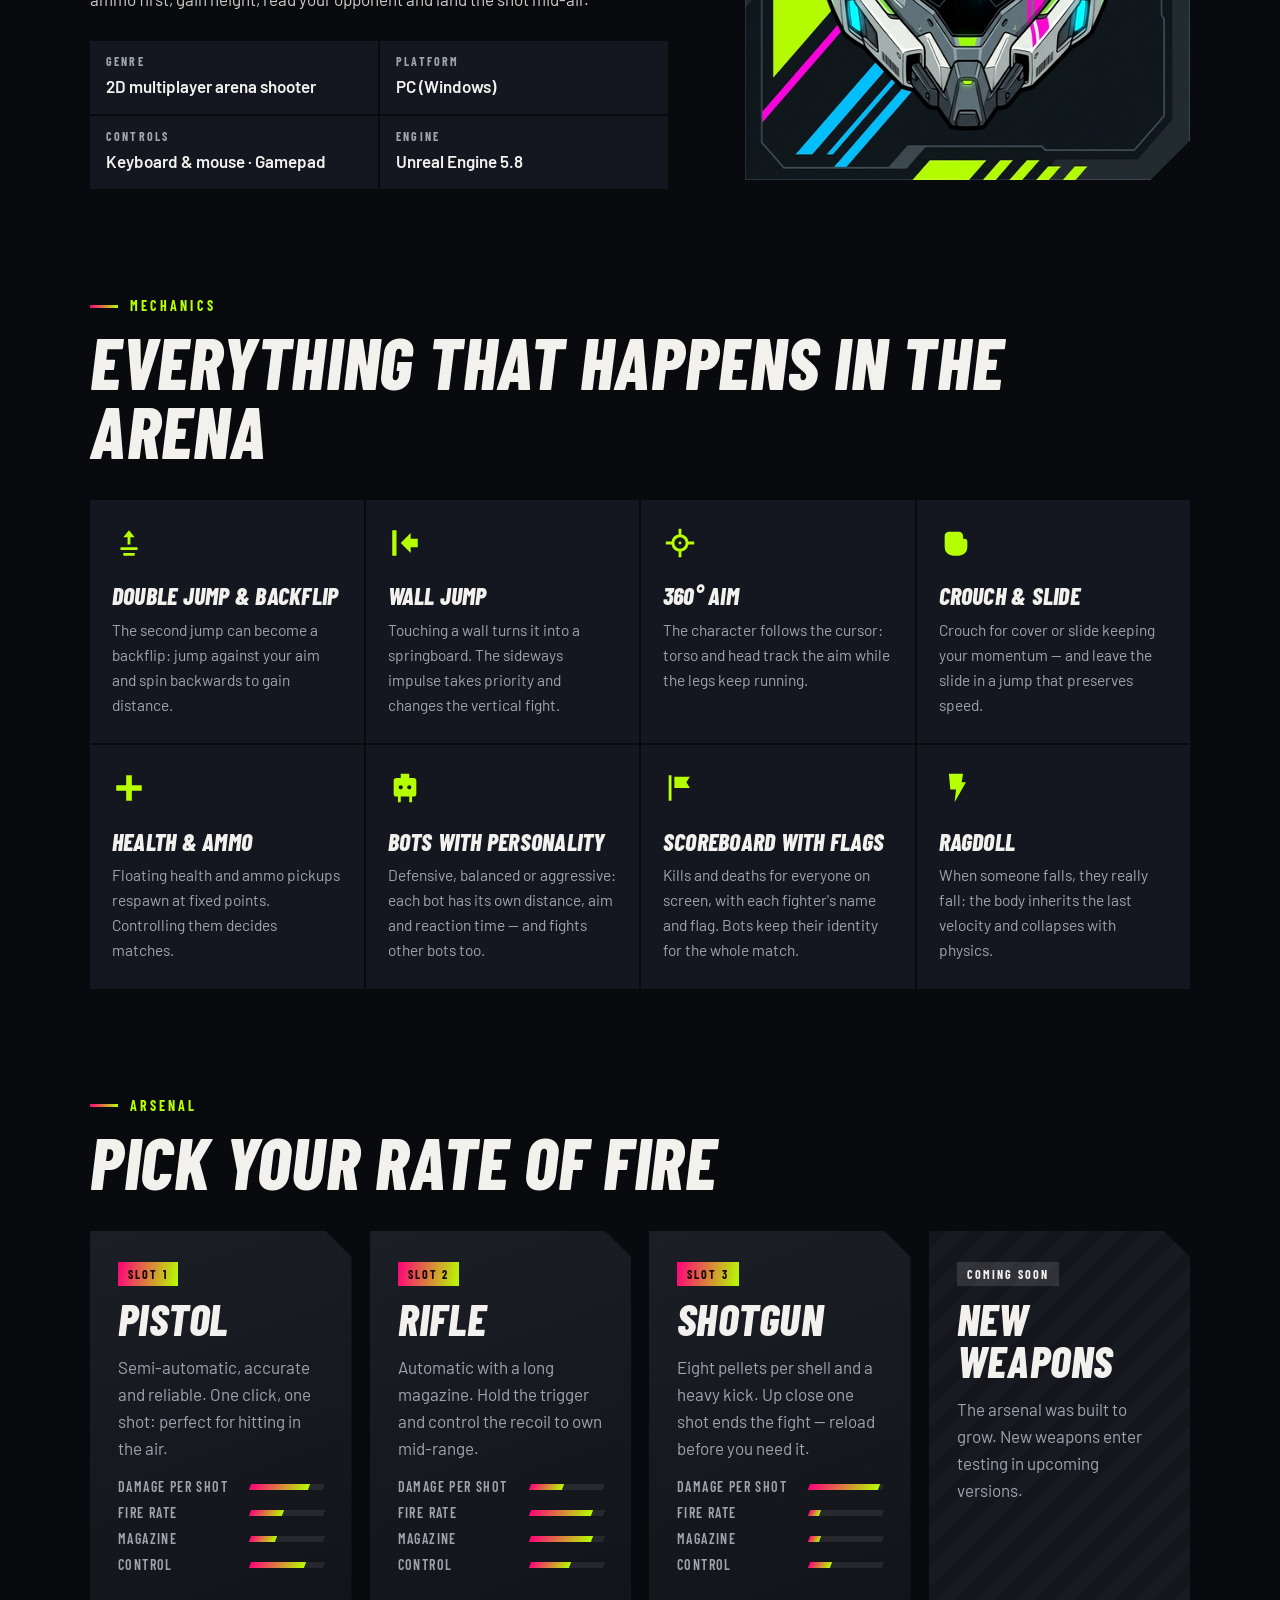
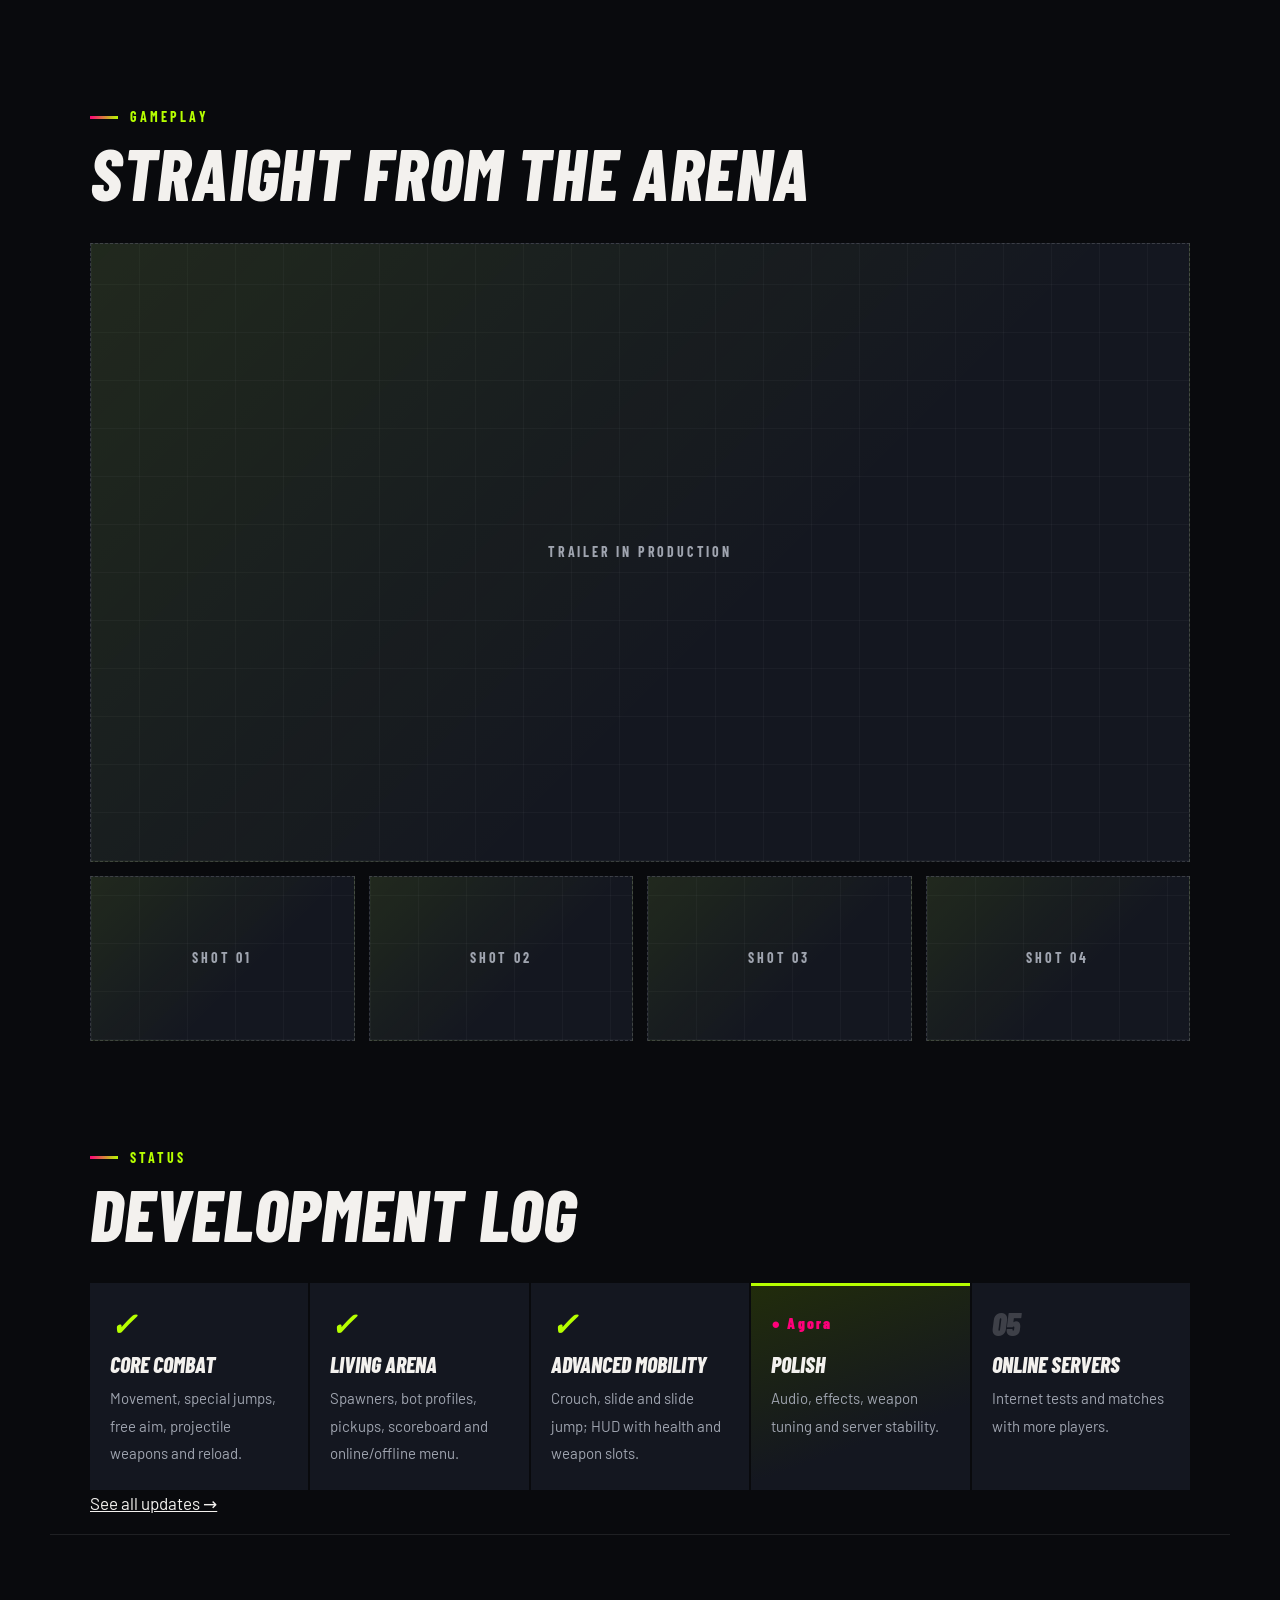
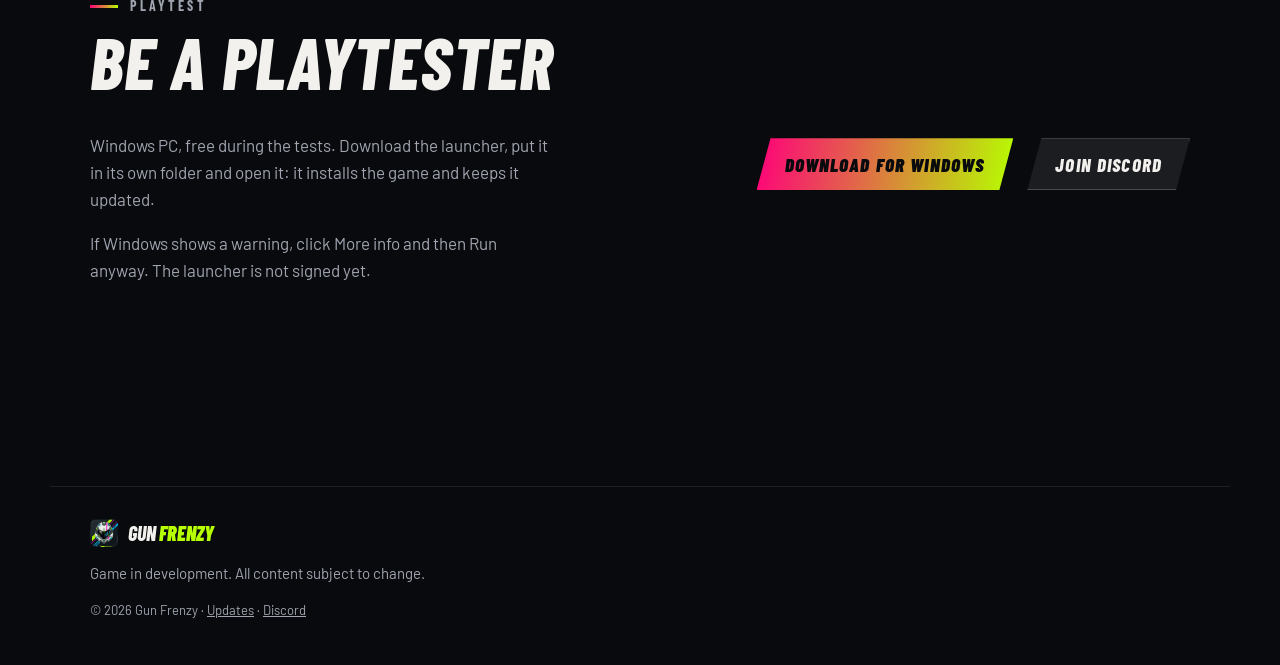
==== commit 08ab2387: "download: link oficial do launcher e novidades da build 2392" ====
--- a/index.html
+++ b/index.html
@@ -16,7 +16,7 @@
   <link rel="preconnect" href="https://fonts.gstatic.com" crossorigin>
   <link href="https://fonts.googleapis.com/css2?family=Barlow+Condensed:ital,wght@0,600;0,700;1,700;1,800;1,900&family=Barlow:wght@400;500;600&display=swap" rel="stylesheet">
   <link rel="stylesheet" href="css/site.css?v=m2">
-  <script src="js/i18n.js" defer></script>
+  <script src="js/i18n.js?v=dl1" defer></script>
   <script src="js/site.js" defer></script>
 </head>
 <body>
@@ -65,7 +65,8 @@
       <h1 data-i18n="hero_title">Enter the arena.<br><em>Leave as a legend.</em></h1>
       <p class="lede" data-i18n="hero_lede">A 2D multiplayer arena shooter where every jump, flip and shot counts. Explosive movement, real projectiles and fast matches against players and bots.</p>
       <div class="cta">
-        <a class="btn btn-primary" href="#mecanicas" data-i18n="hero_cta1">See mechanics</a>
+        <a class="btn btn-primary" href="https://github.com/hmaiadev/AS2D-Builds/releases/latest/download/AS2DLauncher.exe" data-i18n="dl_btn">Download for Windows</a>
+        <a class="btn btn-ghost" href="#mecanicas" data-i18n="hero_cta1">See mechanics</a>
         <a class="btn btn-ghost" href="https://discord.gg/s9eRyuffNB" target="_blank" rel="noopener" data-i18n="hero_cta2">Be a playtester</a>
       </div>
     </div>
@@ -233,9 +234,13 @@
     <div>
       <p class="eyebrow" data-i18n="pt_eyebrow">Playtest</p>
       <h2 class="section-title" data-i18n="pt_title">Be a playtester</h2>
-      <p data-i18n="pt_text">Closed tests on PC. Join the Discord to get the builds, test times and talk directly to the developer.</p>
-    </div>
-    <a class="btn btn-primary" href="https://discord.gg/s9eRyuffNB" target="_blank" rel="noopener" data-i18n="pt_btn">Join Discord</a>
+      <p data-i18n="pt_text">Windows PC, free during the tests. Download the launcher, put it in its own folder and open it: it installs the game and keeps it updated.</p>
+      <p class="small" data-i18n="dl_note">If Windows shows a warning, click More info and then Run anyway. The launcher is not signed yet.</p>
+    </div>
+    <div class="cta">
+      <a class="btn btn-primary" href="https://github.com/hmaiadev/AS2D-Builds/releases/latest/download/AS2DLauncher.exe" data-i18n="dl_btn">Download for Windows</a>
+      <a class="btn btn-ghost" href="https://discord.gg/s9eRyuffNB" target="_blank" rel="noopener" data-i18n="pt_btn">Join Discord</a>
+    </div>
   </section>
 </main>
 
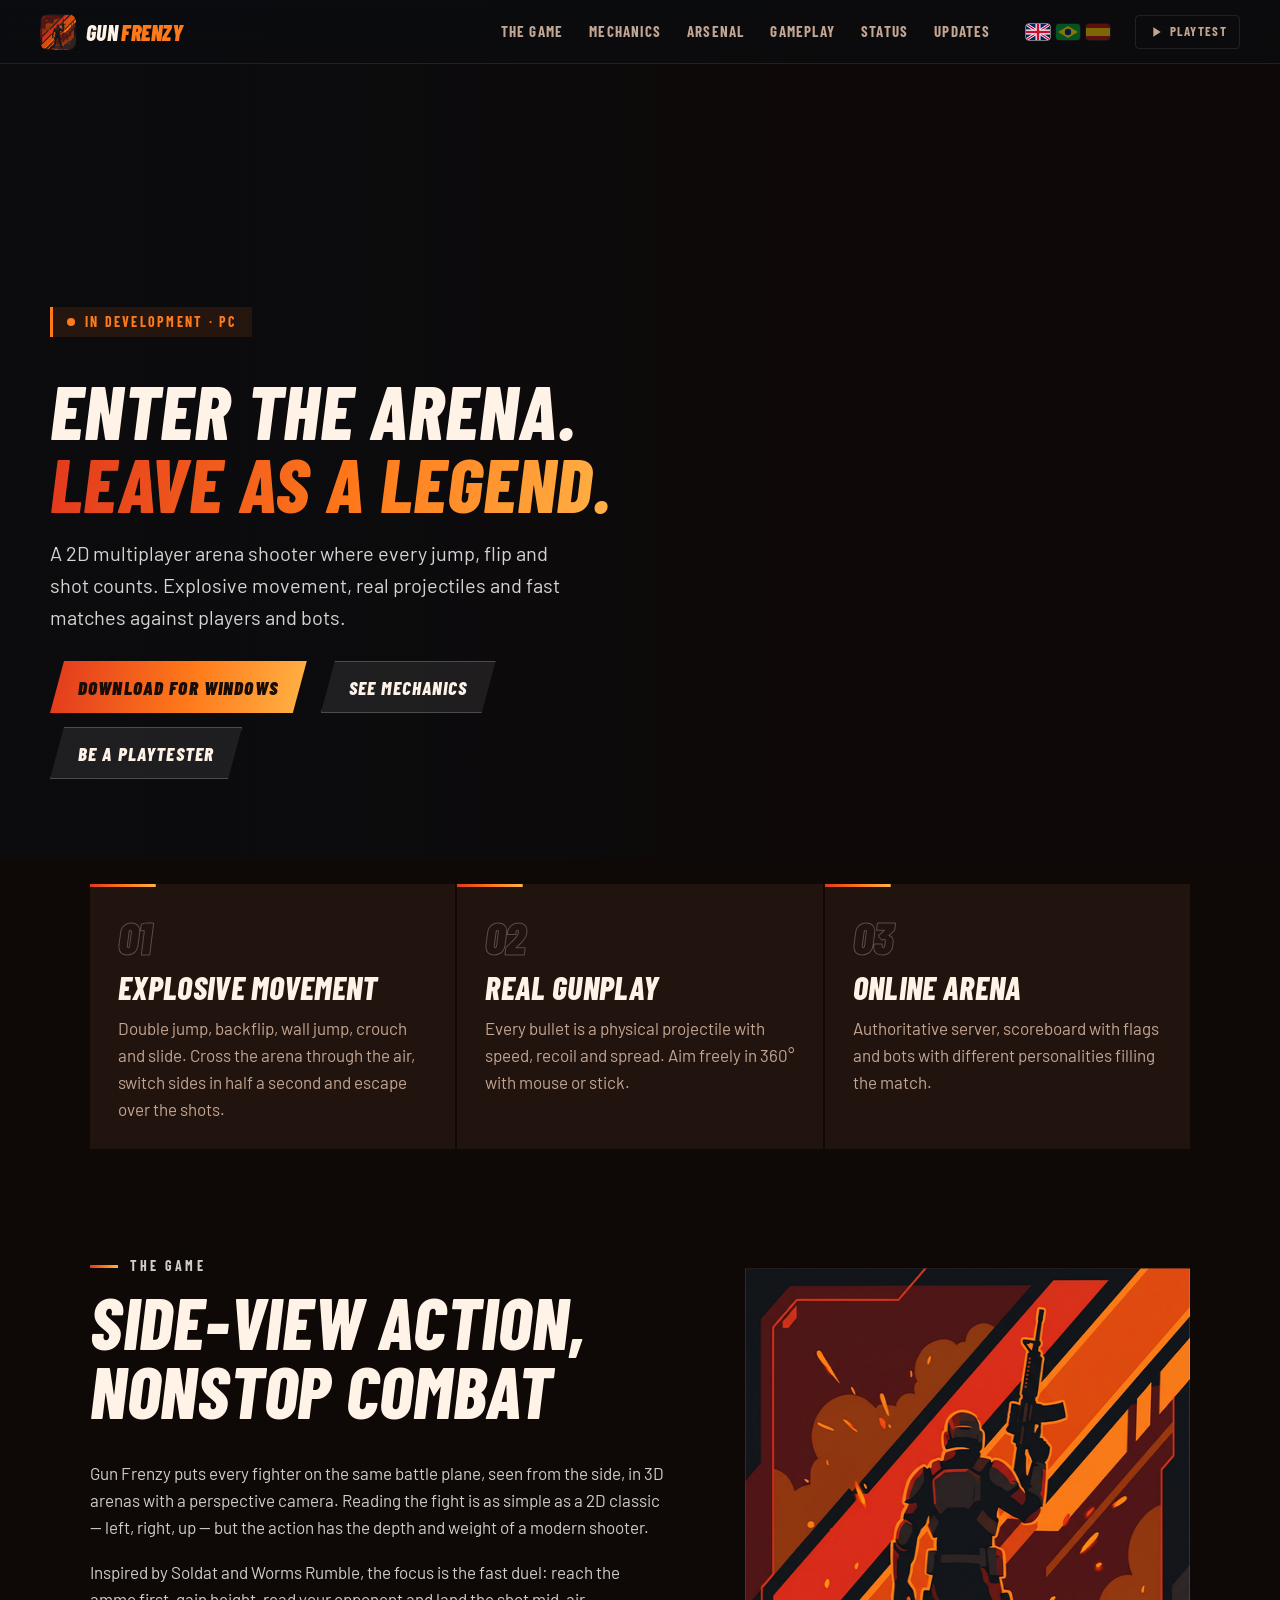
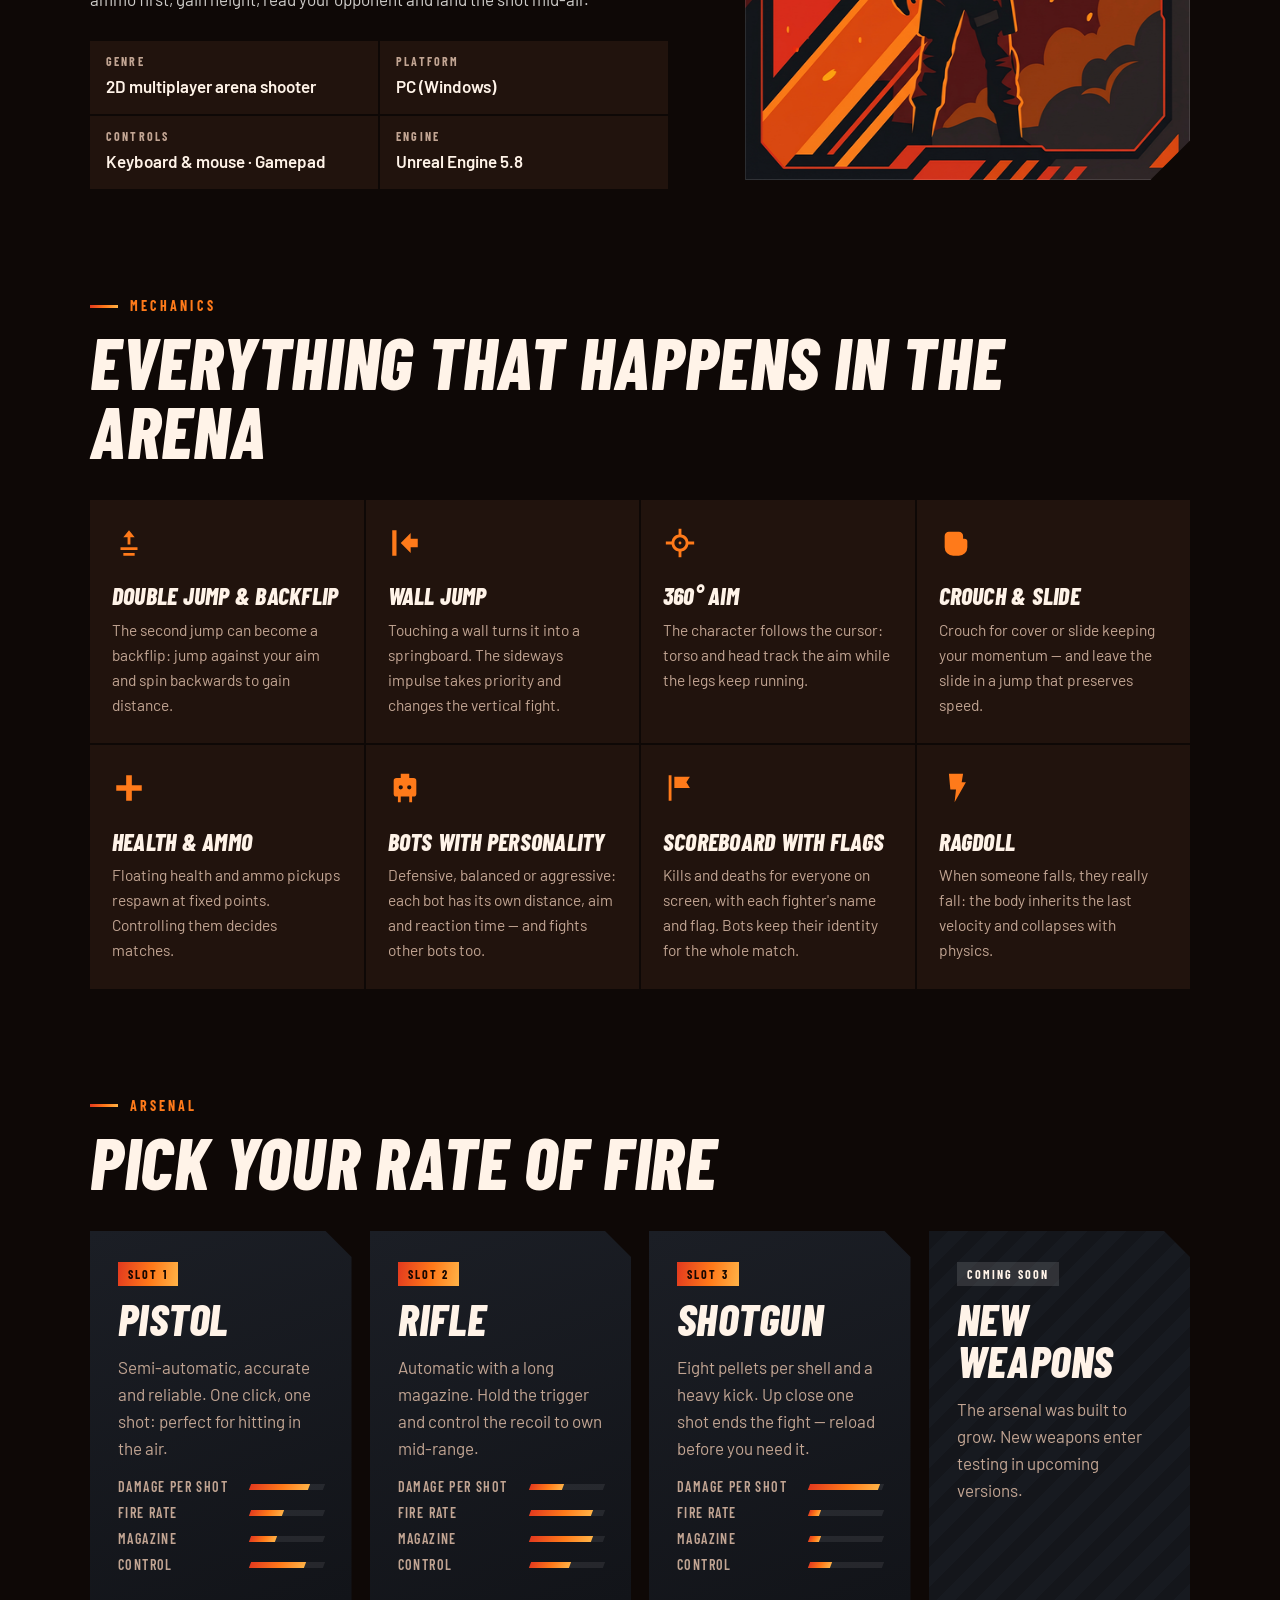
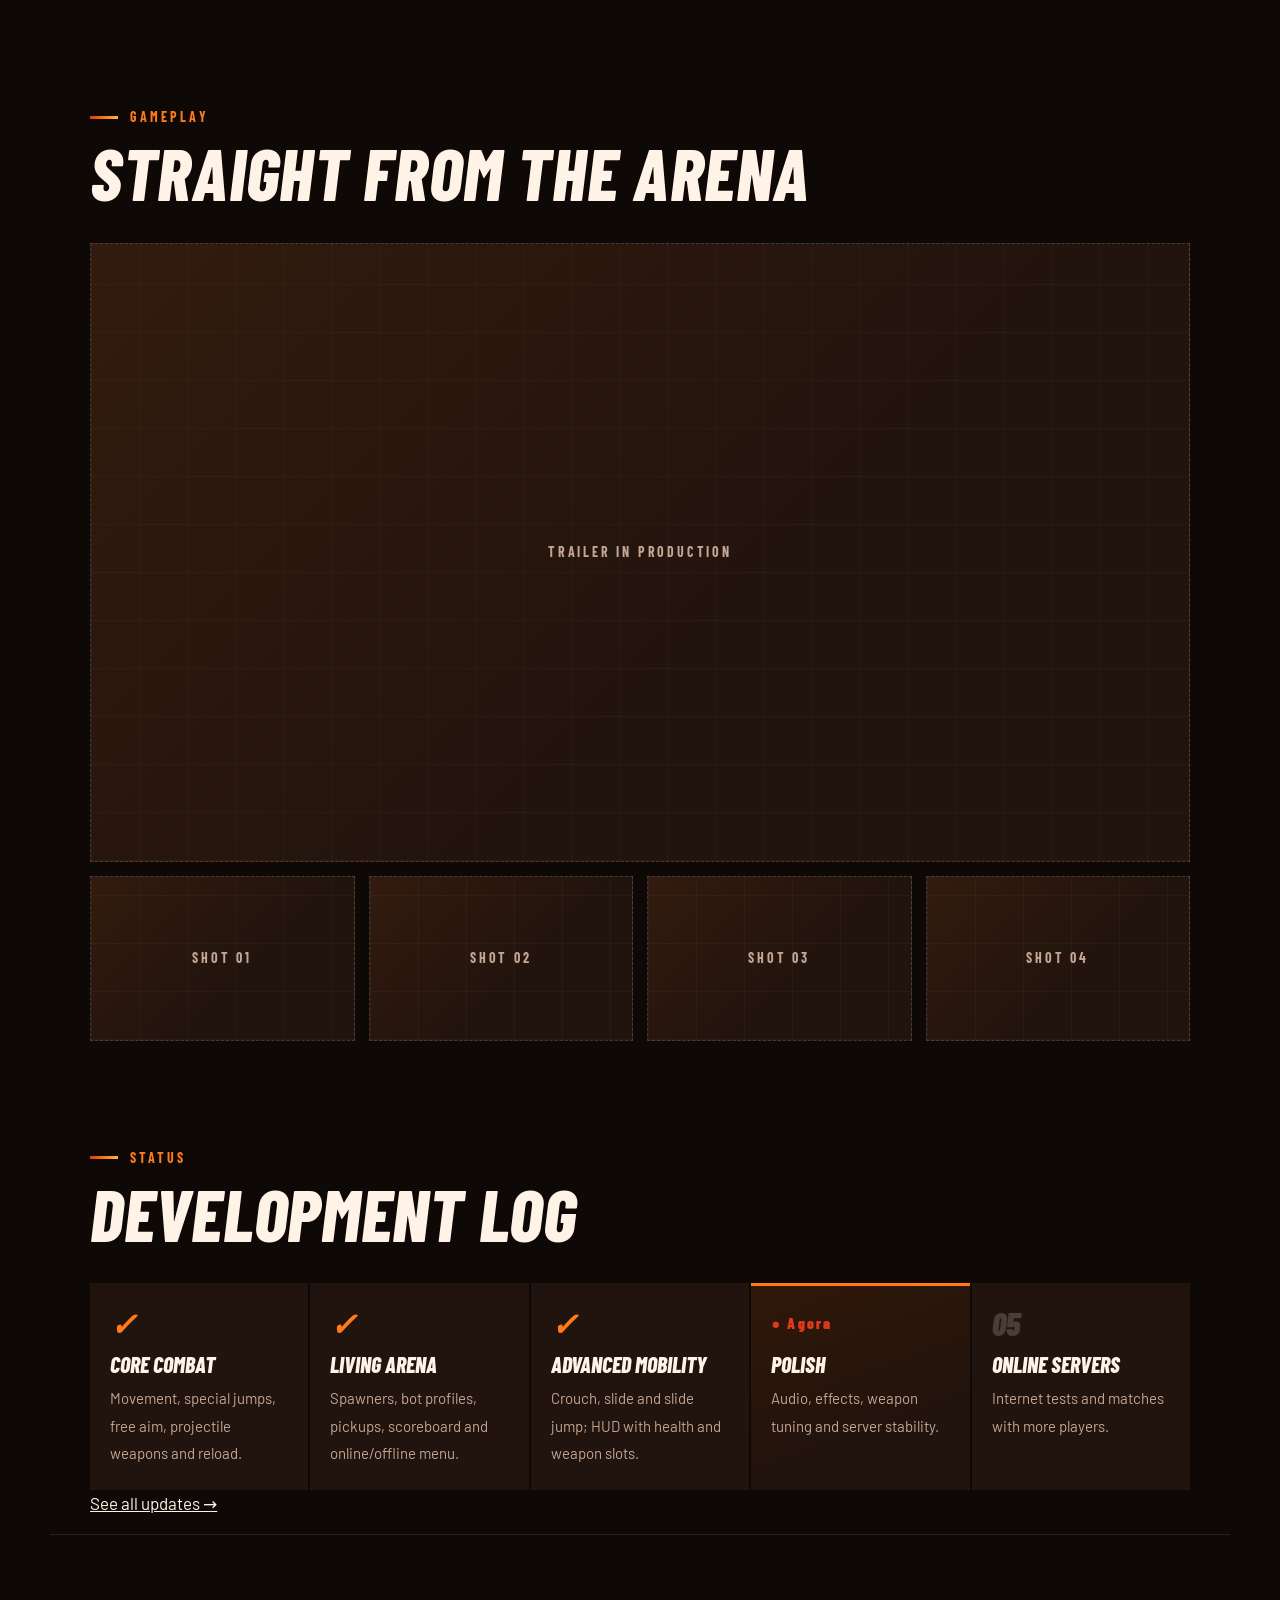
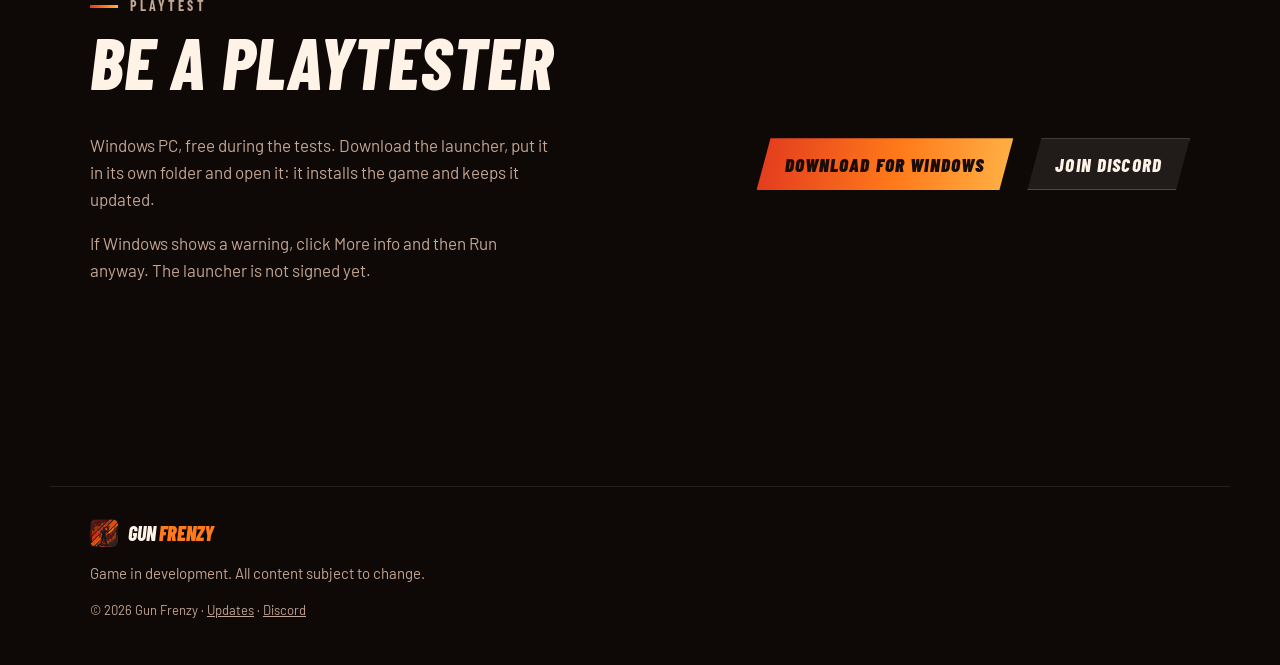
==== commit 5b03a8ed: "visual quente: nova key art e icone, paleta brasa, updates de build removidos (build 2393) Co-Author" ====
--- a/index.html
+++ b/index.html
@@ -5,17 +5,17 @@
   <meta name="viewport" content="width=device-width, initial-scale=1, viewport-fit=cover">
   <title data-i18n="meta_title">Gun Frenzy — 2D multiplayer arena shooter</title>
   <meta name="description" content="Gun Frenzy is a 2D multiplayer arena shooter with explosive movement, real projectile gunplay and fast matches. In development on Unreal Engine 5.8." data-i18n="meta_desc" data-i18n-attr="content">
-  <meta name="theme-color" content="#0b0c0f">
+  <meta name="theme-color" content="#0e0806">
   <meta property="og:title" content="Gun Frenzy — 2D multiplayer arena shooter">
   <meta property="og:description" content="Jump, flip, aim in 360° and own the arena. In development.">
   <meta property="og:image" content="assets/cover.jpg">
   <meta property="og:type" content="website">
-  <link rel="icon" href="assets/favicon.png">
-  <link rel="apple-touch-icon" href="assets/apple-touch-icon.png">
+  <link rel="icon" href="assets/favicon.png?v=m3">
+  <link rel="apple-touch-icon" href="assets/apple-touch-icon.png?v=m3">
   <link rel="preconnect" href="https://fonts.googleapis.com">
   <link rel="preconnect" href="https://fonts.gstatic.com" crossorigin>
   <link href="https://fonts.googleapis.com/css2?family=Barlow+Condensed:ital,wght@0,600;0,700;1,700;1,800;1,900&family=Barlow:wght@400;500;600&display=swap" rel="stylesheet">
-  <link rel="stylesheet" href="css/site.css?v=m2">
+  <link rel="stylesheet" href="css/site.css?v=m3">
   <script src="js/i18n.js?v=dl1" defer></script>
   <script src="js/site.js" defer></script>
 </head>
@@ -23,7 +23,7 @@
 
 <header class="nav" id="top">
   <a class="brand" href="#top" aria-label="Gun Frenzy, home">
-    <img src="assets/icon-192.png?v=m2" alt="" width="36" height="36">
+    <img src="assets/icon-192.png?v=m3" alt="" width="36" height="36">
     <span>GUN<b>FRENZY</b></span>
   </a>
   <nav class="nav-links" aria-label="Sections">
@@ -55,9 +55,9 @@
   <!-- HERO -->
   <section class="hero">
     <picture class="hero-art">
-      <source media="(max-width: 700px)" srcset="assets/cover-800.webp?v=m2" type="image/webp">
-      <source srcset="assets/cover.webp?v=m2" type="image/webp">
-      <img src="assets/cover.jpg?v=m2" alt="Gun Frenzy cover art with three fighters and the game logo" width="2560" height="1440" fetchpriority="high">
+      <source media="(max-width: 700px)" srcset="assets/cover-800.webp?v=m3" type="image/webp">
+      <source srcset="assets/cover.webp?v=m3" type="image/webp">
+      <img src="assets/cover.jpg?v=m3" alt="Gun Frenzy key art: three armored fighters in ember light" width="2560" height="1440" fetchpriority="high">
     </picture>
     <div class="hero-shade" aria-hidden="true"></div>
     <div class="hero-copy">
@@ -106,7 +106,7 @@
       </ul>
     </div>
     <div class="about-card">
-      <img src="assets/icon-512.png?v=m2" alt="Gun Frenzy emblem" width="512" height="512" loading="lazy">
+      <img src="assets/icon-512.png?v=m3" alt="Gun Frenzy emblem" width="512" height="512" loading="lazy">
     </div>
   </section>
 
@@ -245,7 +245,7 @@
 </main>
 
 <footer class="footer">
-  <div class="footer-brand"><img src="assets/icon-192.png?v=m2" alt="" width="28" height="28"><span>GUN<b>FRENZY</b></span></div>
+  <div class="footer-brand"><img src="assets/icon-192.png?v=m3" alt="" width="28" height="28"><span>GUN<b>FRENZY</b></span></div>
   <p data-i18n="foot_note">Game in development. All content subject to change.</p>
   <p class="small"><span data-i18n="foot_rights">© 2026 Gun Frenzy</span> · <a href="updates.html" data-i18n="foot_updates">Updates</a> · <a href="https://discord.gg/s9eRyuffNB" target="_blank" rel="noopener" data-i18n="foot_discord">Discord</a></p>
 </footer>
--- a/css/site.css
+++ b/css/site.css
@@ -1,17 +1,17 @@
 /* Gun Frenzy — landing page. Identity: graphite, acid lime, hot magenta, electric cyan (Marathon aesthetic). */
 :root {
-  --bg: #090a0d;
-  --bg-2: #0f1218;
-  --panel: #141720;
+  --bg: #0e0806;
+  --bg-2: #170d09;
+  --panel: #21130d;
   --line: rgba(255, 255, 255, .09);
-  --text: #f3f1ee;
-  --muted: #9fa4af;
-  --neon-lime: #b6ff00;
-  --neon-pink: #ff007a;
-  --neon-cyan: #00e5ff;
-  --fire: #b6ff00;
-  --fire-2: #ff007a;
-  --grad: linear-gradient(100deg, #ff007a 0%, #b6ff00 100%);
+  --text: #fff3e8;
+  --muted: #c2a593;
+  --ember: #ff7a1a;
+  --flame: #e2391e;
+  --gold: #ffb347;
+  --fire: #ff7a1a;
+  --fire-2: #e2391e;
+  --grad: linear-gradient(100deg, #e2391e 0%, #ff7a1a 55%, #ffb347 100%);
   --display: "Barlow Condensed", "Avenir Next Condensed", "Roboto Condensed", sans-serif-condensed, "Arial Narrow", "DejaVu Sans Condensed", sans-serif;
   --body: "Barlow", system-ui, -apple-system, "Segoe UI", sans-serif;
   --cut: 14px;
@@ -57,16 +57,16 @@
   linear-gradient(90deg, rgba(11, 12, 15, .95) 0%, rgba(11, 12, 15, .75) 32%, rgba(11, 12, 15, .1) 65%),
   linear-gradient(0deg, var(--bg) 0%, rgba(11, 12, 15, 0) 35%); }
 .hero-copy { position: relative; max-width: 620px; width: 100%; margin: 0 auto 0 max(0px, calc((100vw - var(--max)) / 2 - var(--gutter))); }
-.kicker { display: inline-flex; align-items: center; gap: 10px; font: 700 14px/1 var(--display); letter-spacing: .16em; text-transform: uppercase; color: var(--fire-2); padding: 8px 14px; background: rgba(182, 255, 0, .10); border-left: 3px solid var(--neon-lime); color: var(--neon-lime); }
-.dot { width: 8px; height: 8px; border-radius: 50%; background: var(--fire); box-shadow: 0 0 0 0 rgba(255, 0, 122, .7); animation: pulse 2s infinite; }
-@keyframes pulse { 70% { box-shadow: 0 0 0 10px rgba(255, 0, 122, 0); } 100% { box-shadow: 0 0 0 0 rgba(255, 75, 31, 0); } }
+.kicker { display: inline-flex; align-items: center; gap: 10px; font: 700 14px/1 var(--display); letter-spacing: .16em; text-transform: uppercase; color: var(--fire-2); padding: 8px 14px; background: rgba(255, 122, 26, .10); border-left: 3px solid var(--ember); color: var(--ember); }
+.dot { width: 8px; height: 8px; border-radius: 50%; background: var(--fire); box-shadow: 0 0 0 0 rgba(226, 57, 30, .7); animation: pulse 2s infinite; }
+@keyframes pulse { 70% { box-shadow: 0 0 0 10px rgba(226, 57, 30, 0); } 100% { box-shadow: 0 0 0 0 rgba(255, 75, 31, 0); } }
 .hero h1 { font-size: clamp(48px, 6vw, 88px); margin: 22px 0 18px; }
 .hero h1 em { font-style: italic; background: var(--grad); -webkit-background-clip: text; background-clip: text; color: transparent; padding-right: .08em; }
 .lede { font-size: clamp(17px, 1.6vw, 20px); color: #d6d4d1; max-width: 520px; }
 .cta { display: flex; flex-wrap: wrap; gap: 14px; margin-top: 28px; }
 .btn { display: inline-flex; align-items: center; justify-content: center; min-height: 52px; padding: 0 28px; text-decoration: none; font: italic 800 19px/1 var(--display); text-transform: uppercase; letter-spacing: .06em; clip-path: polygon(var(--cut) 0, 100% 0, calc(100% - var(--cut)) 100%, 0 100%); transition: transform .15s, filter .15s; }
 .btn:hover { transform: translateY(-2px); filter: brightness(1.08); }
-.btn-primary { background: var(--grad); color: #090a0d; font-weight: 900; }
+.btn-primary { background: var(--grad); color: #1a0d08; font-weight: 900; }
 .btn-ghost { background: rgba(255, 255, 255, .08); color: var(--text); box-shadow: inset 0 0 0 1px rgba(255, 255, 255, .2); }
 
 /* ---------- SECTIONS ---------- */
@@ -124,7 +124,7 @@
 .shots { display: grid; grid-template-columns: repeat(4, 1fr); gap: 14px; }
 .shot { aspect-ratio: 16 / 10; }
 .placeholder { position: absolute; inset: 0; display: grid; place-items: center; background:
-  linear-gradient(135deg, rgba(182, 255, 0, .08), transparent 60%),
+  linear-gradient(135deg, rgba(255, 122, 26, .08), transparent 60%),
   repeating-linear-gradient(90deg, rgba(255, 255, 255, .03) 0 1px, transparent 1px 48px),
   repeating-linear-gradient(0deg, rgba(255, 255, 255, .03) 0 1px, transparent 1px 48px); border: 1px dashed rgba(255, 255, 255, .14); }
 .placeholder span { font: 700 14px/1 var(--display); letter-spacing: .2em; text-transform: uppercase; color: var(--muted); }
@@ -135,7 +135,7 @@
 .timeline b { display: block; font: italic 800 22px/1.05 var(--display); text-transform: uppercase; margin-bottom: 8px; }
 .timeline span { color: var(--muted); font-size: 15px; }
 .timeline li.done::before { color: var(--fire); content: "✓"; }
-.timeline li.now { background: linear-gradient(160deg, rgba(182, 255, 0, .14), var(--panel) 70%); box-shadow: inset 0 3px 0 var(--neon-lime); }
+.timeline li.now { background: linear-gradient(160deg, rgba(255, 122, 26, .14), var(--panel) 70%); box-shadow: inset 0 3px 0 var(--ember); }
 .timeline li.now::before { color: var(--fire-2); content: "● Agora"; font-size: 15px; letter-spacing: .14em; font-style: normal; line-height: 32px; }
 
 .footer { max-width: var(--max); margin: clamp(64px, 10vw, 120px) auto 0; padding: 32px var(--gutter) calc(32px + env(safe-area-inset-bottom)); border-top: 1px solid var(--line); color: var(--muted); font-size: 15px; }
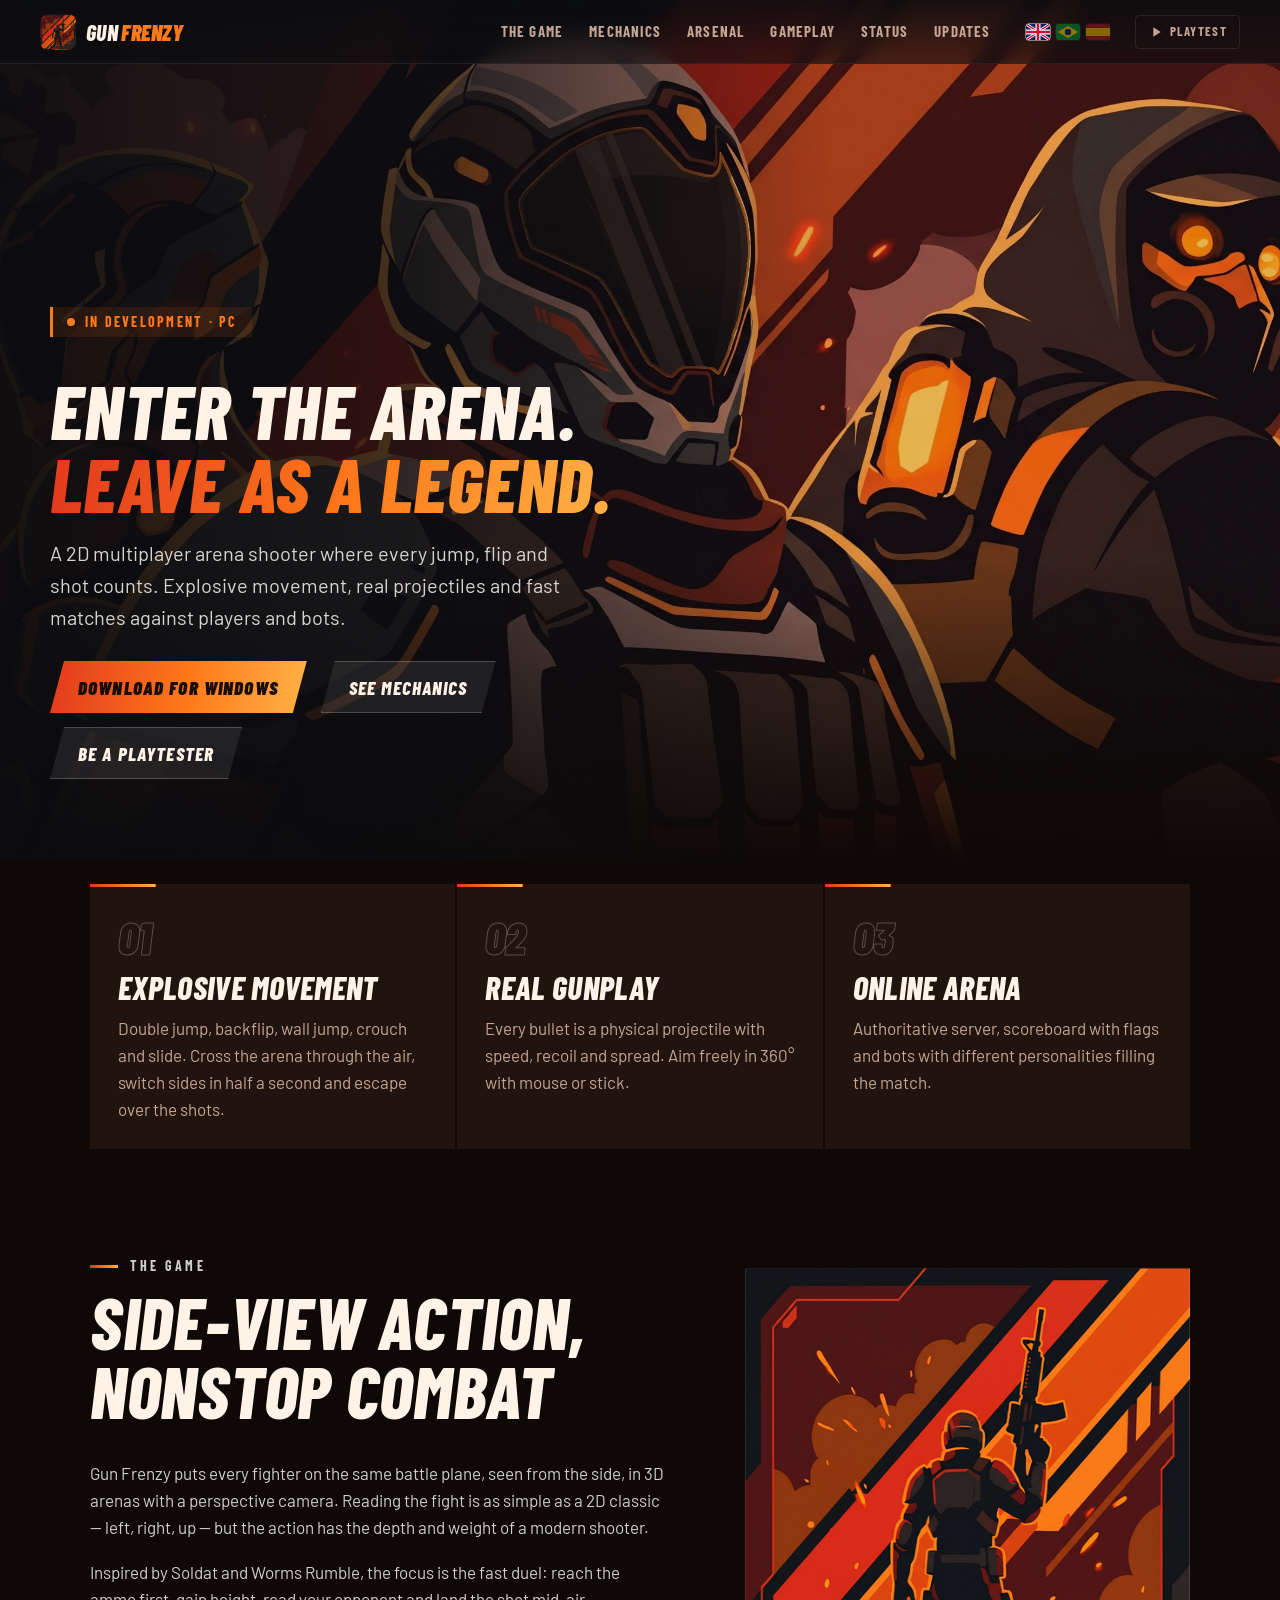
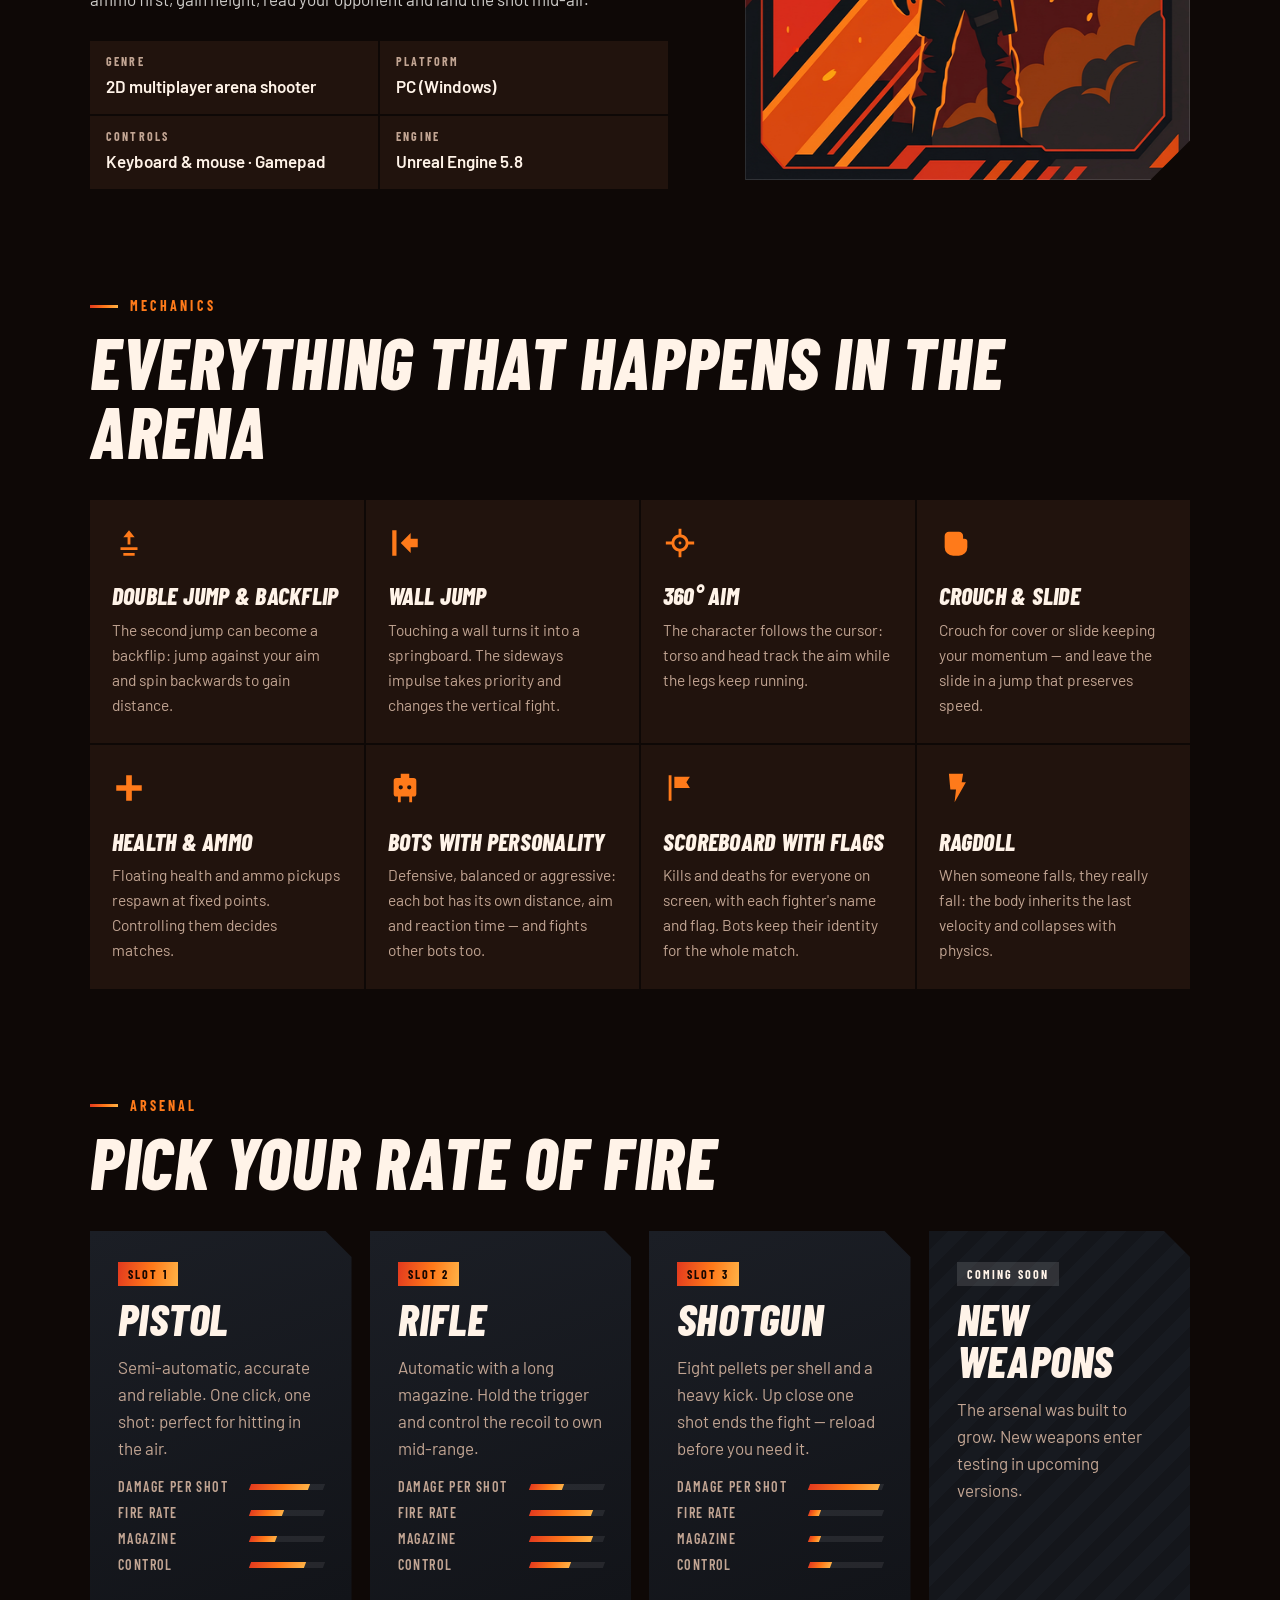
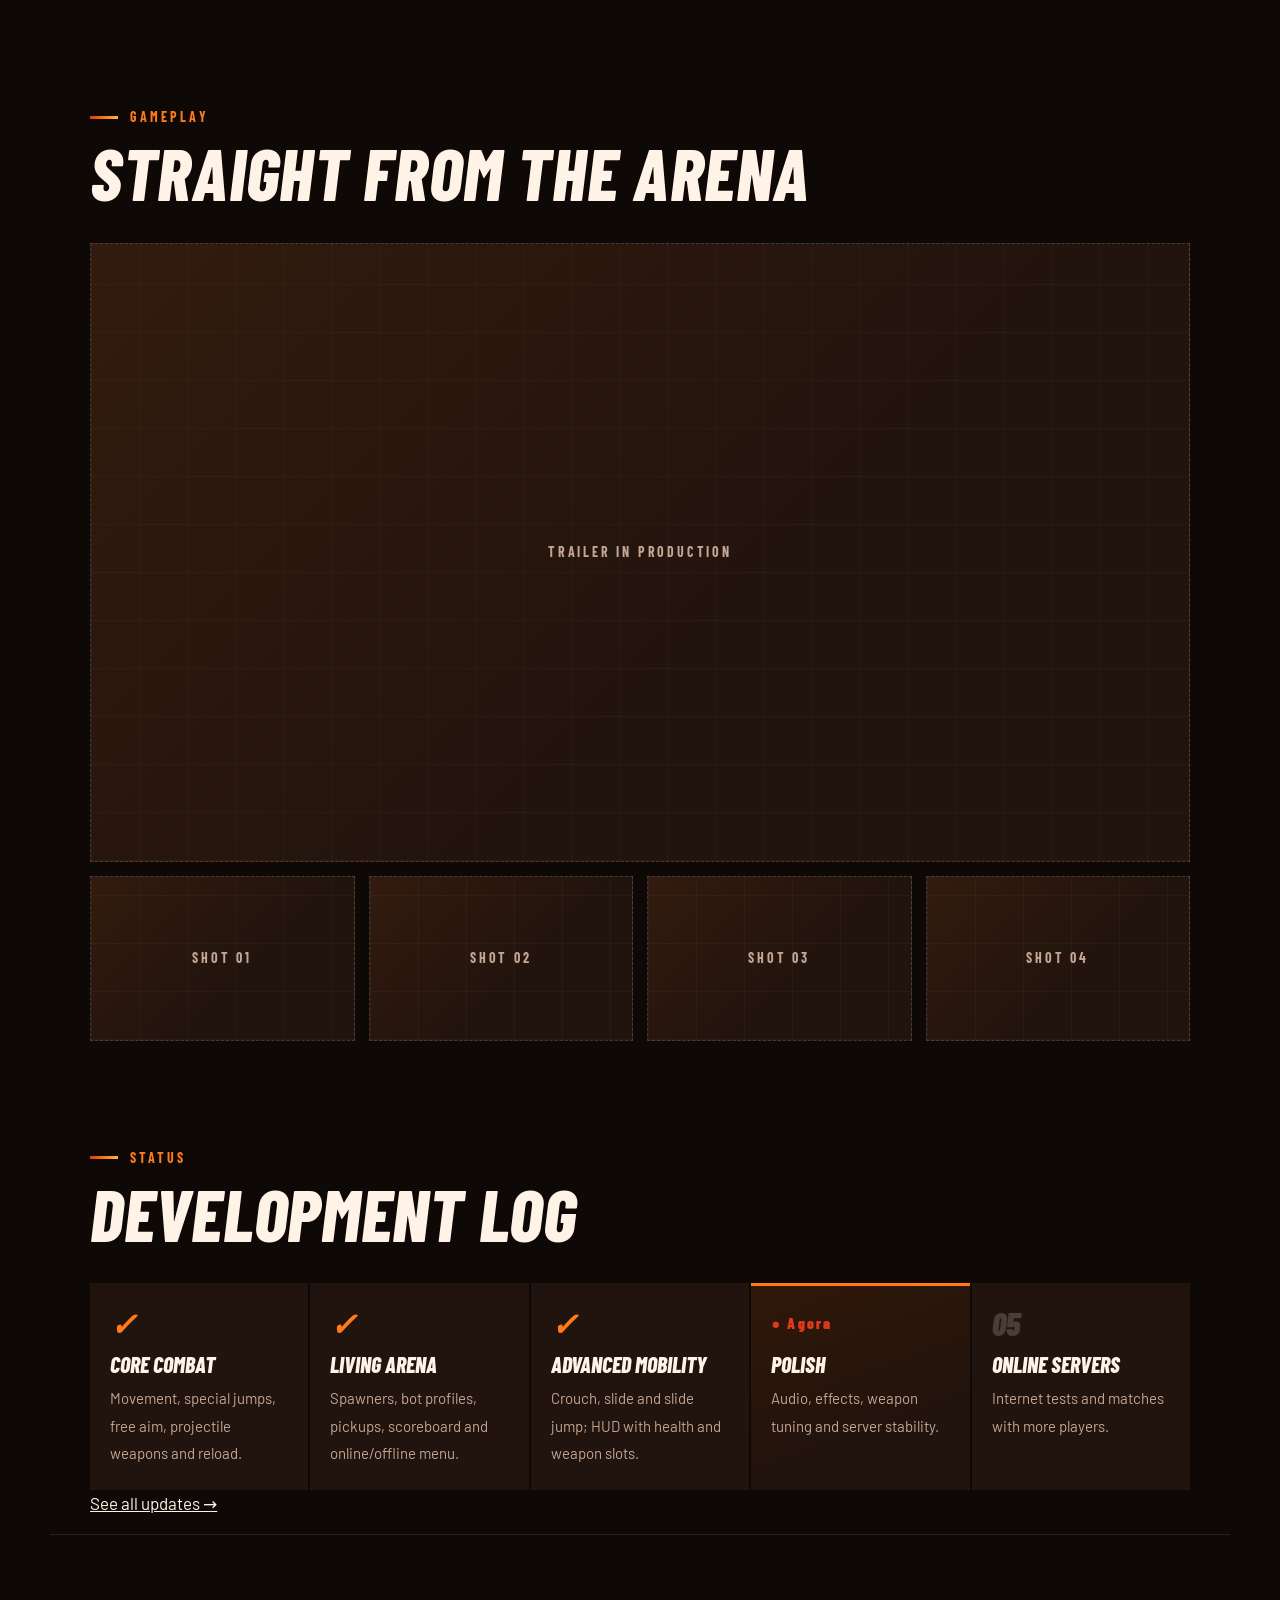
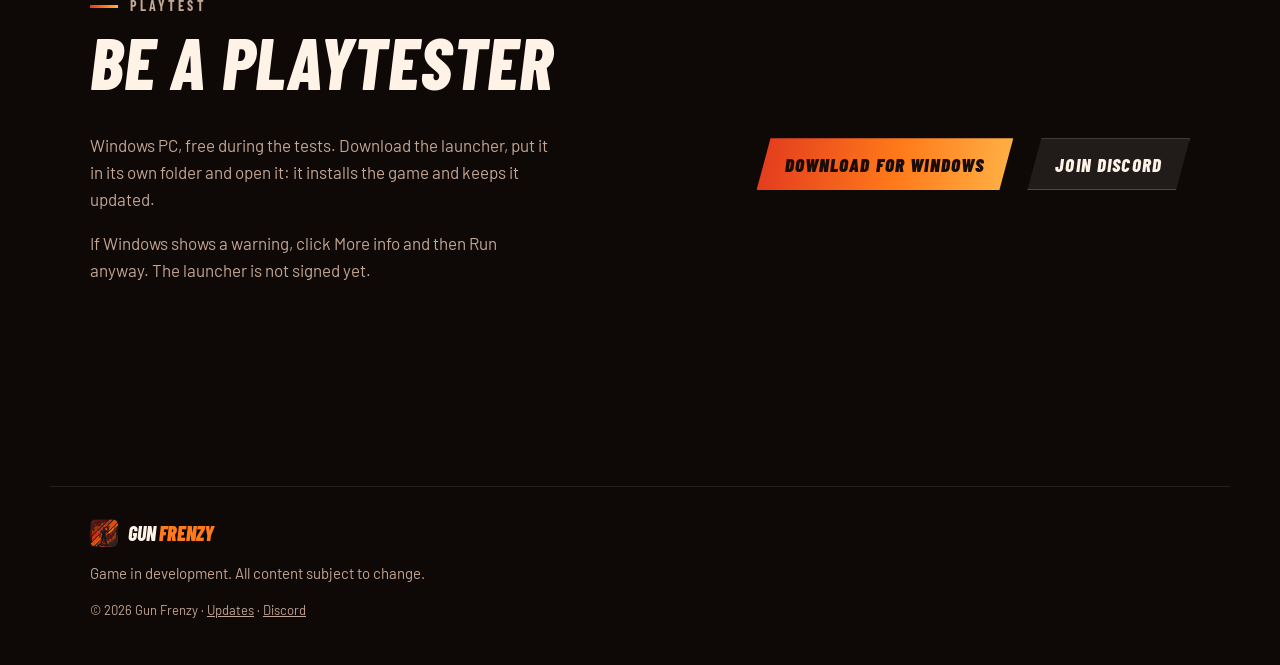
==== commit 8413da25: "capa: visor do soldado do meio em vidro escuro (build 2394) Co-Authored-By: Claude Opus 5.5 <noreply" ====
--- a/index.html
+++ b/index.html
@@ -55,9 +55,9 @@
   <!-- HERO -->
   <section class="hero">
     <picture class="hero-art">
-      <source media="(max-width: 700px)" srcset="assets/cover-800.webp?v=m3" type="image/webp">
-      <source srcset="assets/cover.webp?v=m3" type="image/webp">
-      <img src="assets/cover.jpg?v=m3" alt="Gun Frenzy key art: three armored fighters in ember light" width="2560" height="1440" fetchpriority="high">
+      <source media="(max-width: 700px)" srcset="assets/cover-800.webp?v=m4" type="image/webp">
+      <source srcset="assets/cover.webp?v=m4" type="image/webp">
+      <img src="assets/cover.jpg?v=m4" alt="Gun Frenzy key art: three armored fighters in ember light" width="2560" height="1440" fetchpriority="high">
     </picture>
     <div class="hero-shade" aria-hidden="true"></div>
     <div class="hero-copy">
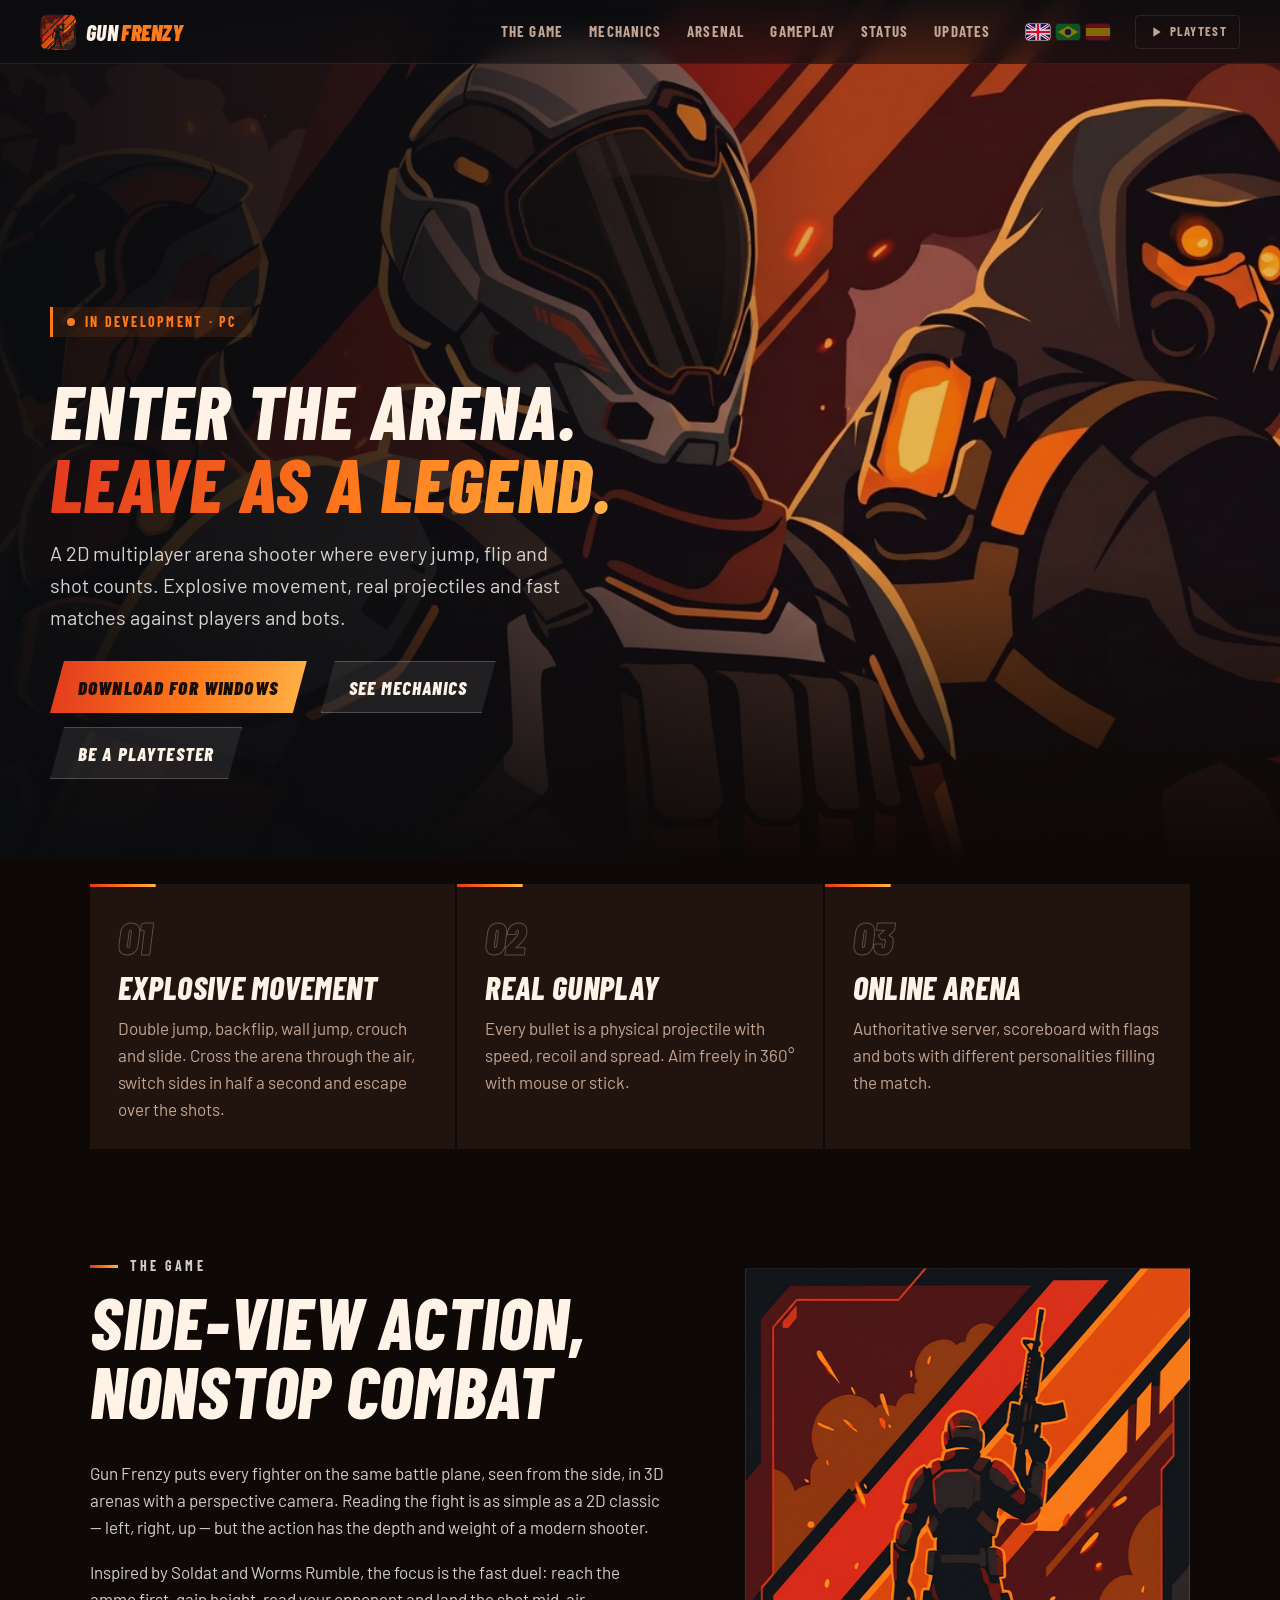
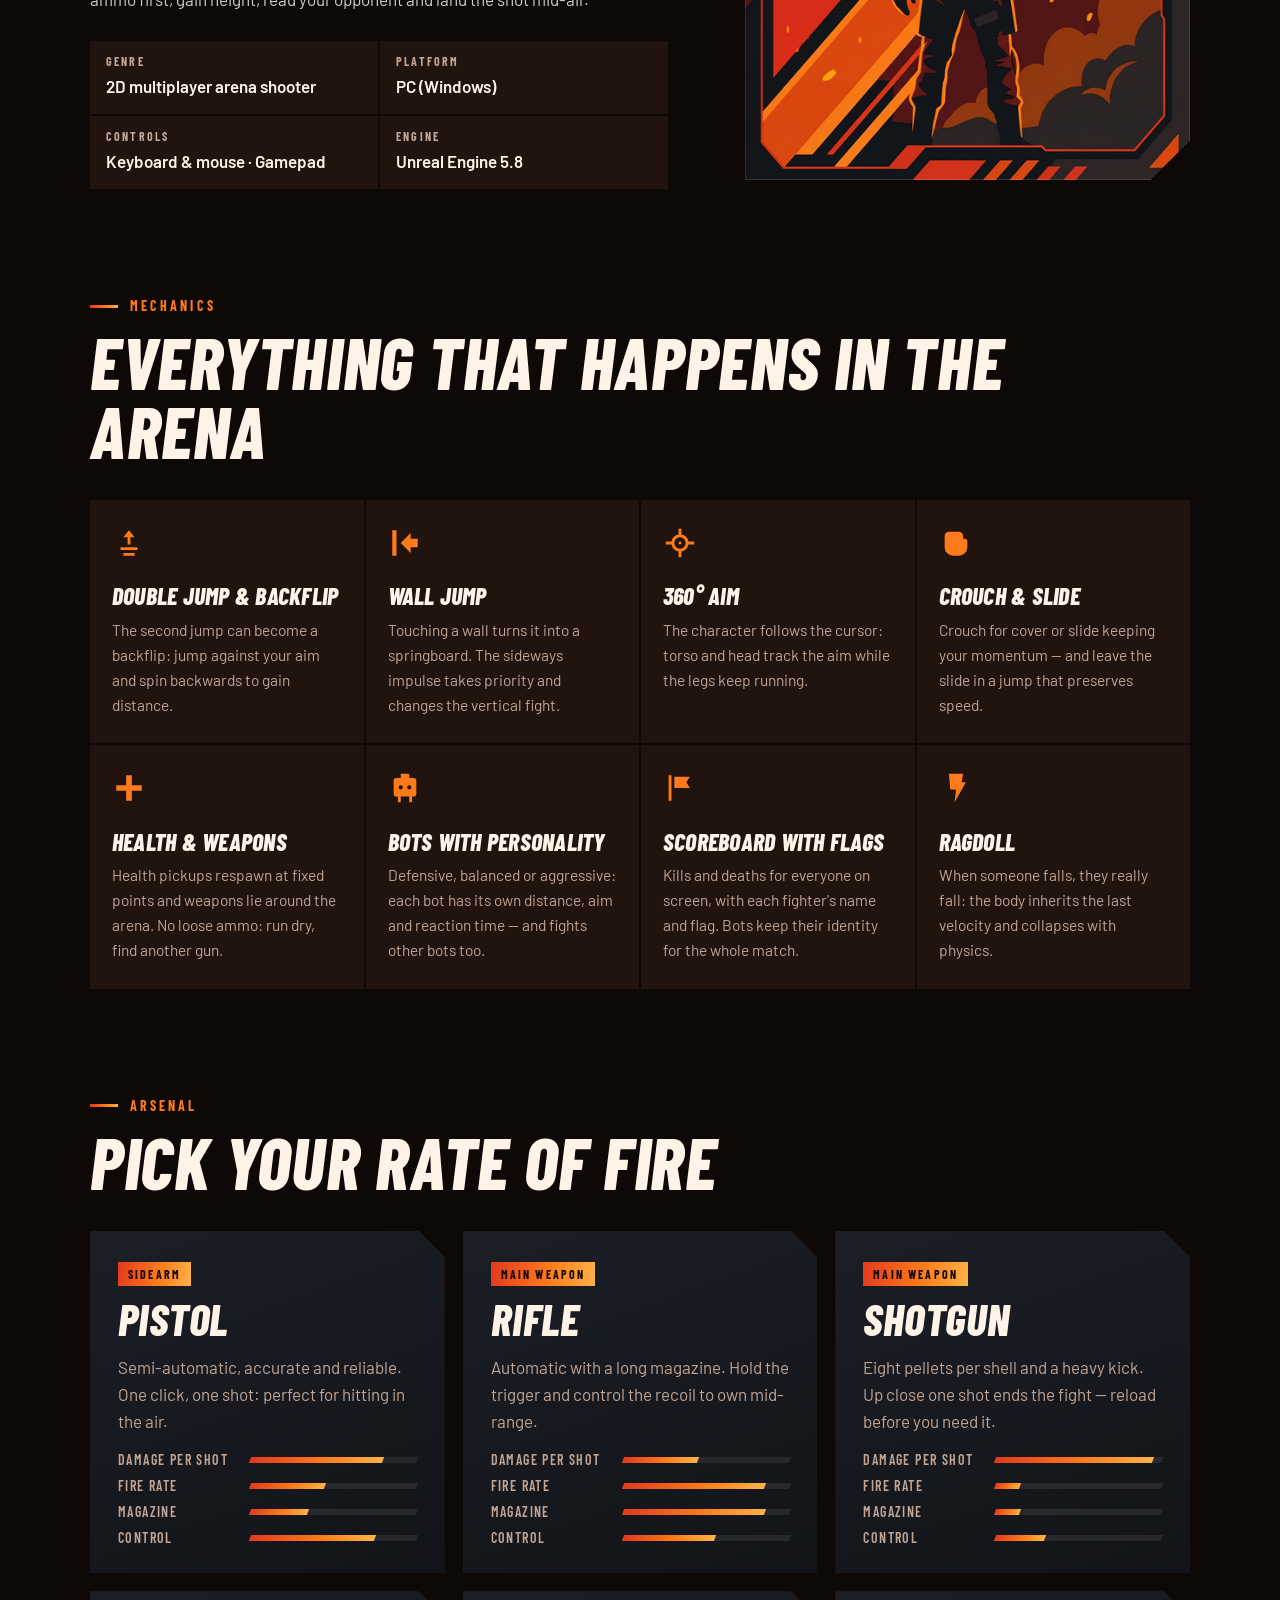
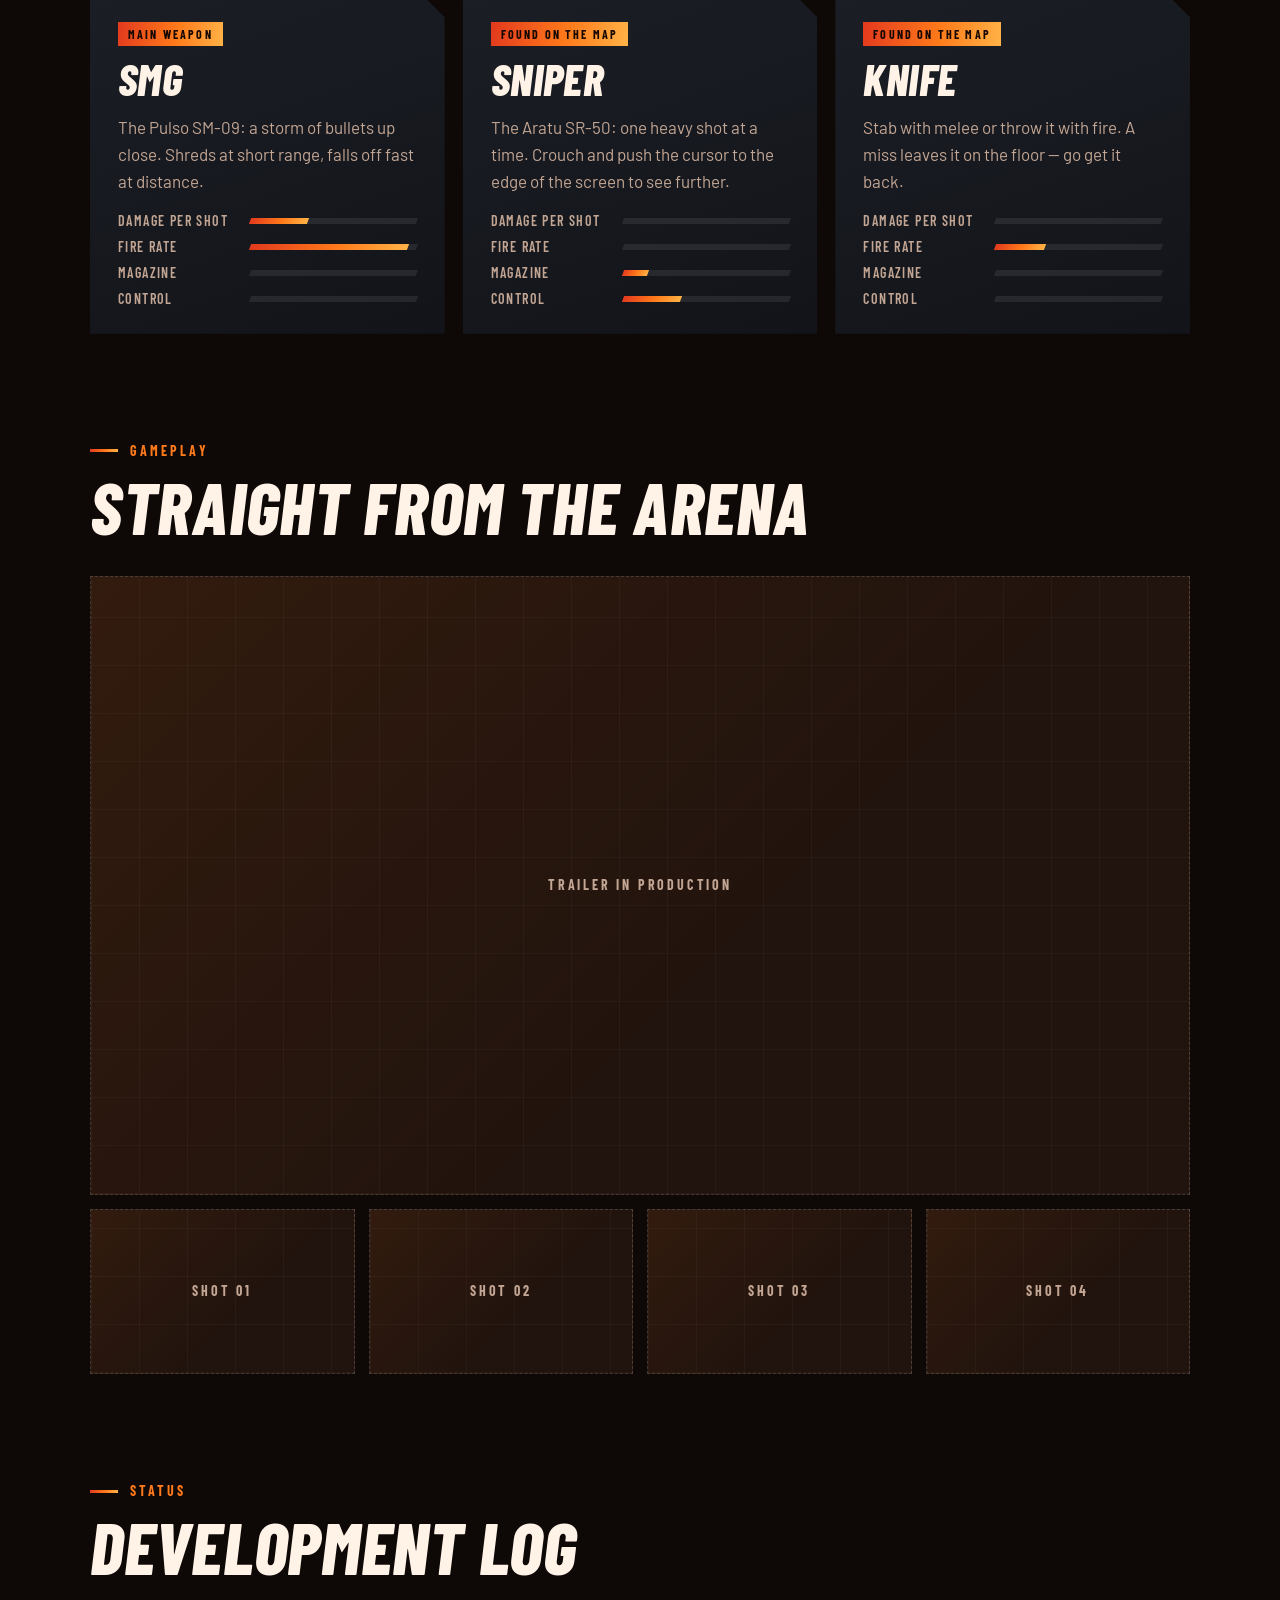
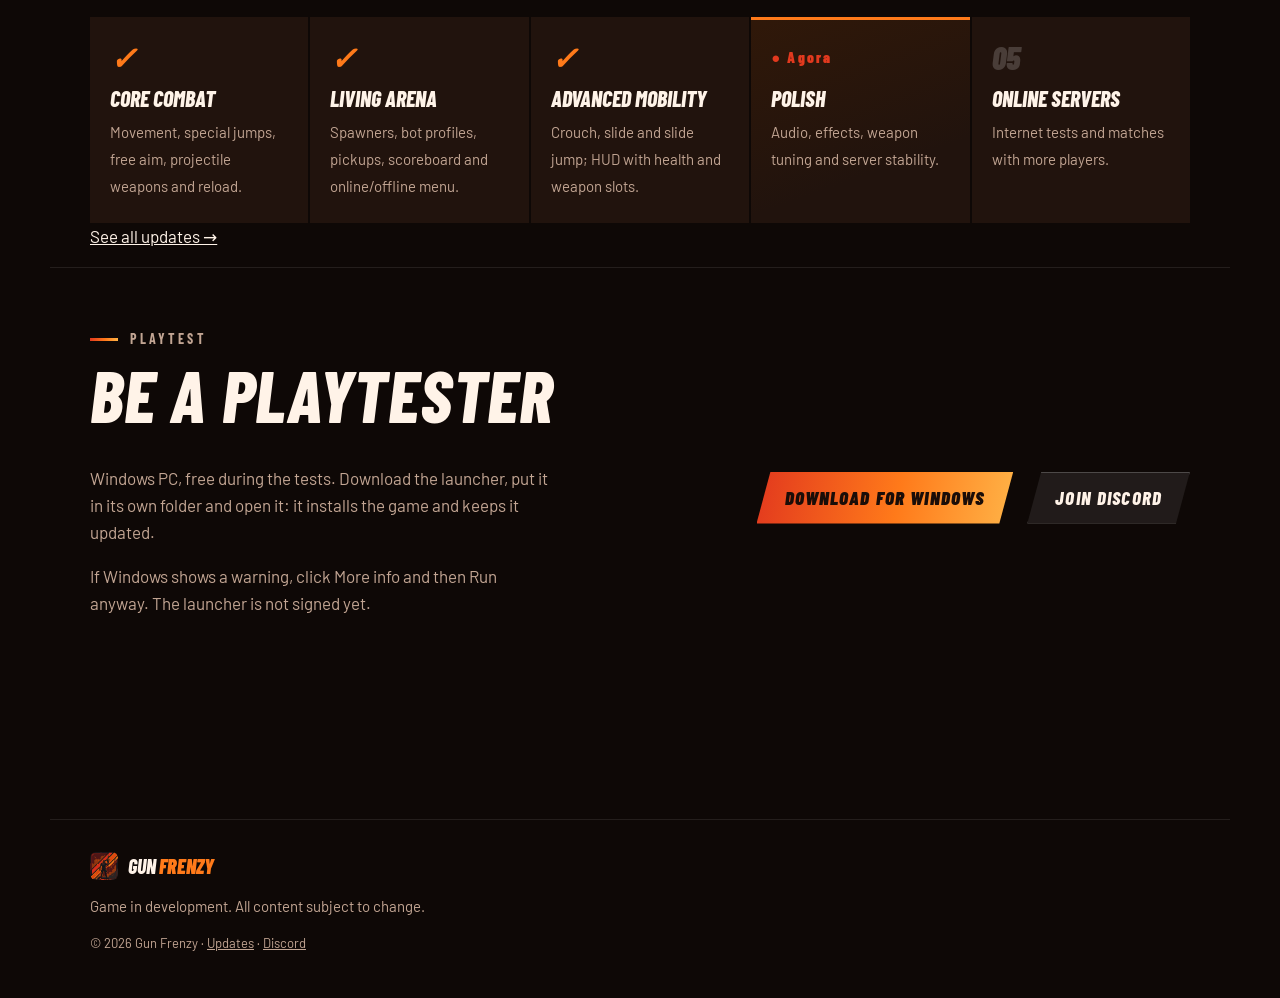
==== commit 4d7f3e76: "build 2411: female soldier, neutral colors, new arsenal cards (SMG, sniper, knife), update entry" ====
--- a/index.html
+++ b/index.html
@@ -137,8 +137,8 @@
       </article>
       <article class="card">
         <svg viewBox="0 0 24 24" aria-hidden="true"><path d="M10 3h4v7h7v4h-7v7h-4v-7H3v-4h7V3Z"/></svg>
-        <h3 data-i18n="m5t">Health &amp; ammo</h3>
-        <p data-i18n="m5d">Floating health and ammo pickups respawn at fixed points. Controlling them decides matches.</p>
+        <h3 data-i18n="m5t">Health &amp; weapons</h3>
+        <p data-i18n="m5d">Health pickups respawn at fixed points and weapons lie around the arena. No loose ammo: run dry, find another gun.</p>
       </article>
       <article class="card">
         <svg viewBox="0 0 24 24" aria-hidden="true"><path d="M9 2h6v3h3a2 2 0 0 1 2 2v9a2 2 0 0 1-2 2h-1v4h-2v-4H9v4H7v-4H6a2 2 0 0 1-2-2V7a2 2 0 0 1 2-2h3V2Zm0 8a1.5 1.5 0 1 0 0 3 1.5 1.5 0 0 0 0-3Zm6 0a1.5 1.5 0 1 0 0 3 1.5 1.5 0 0 0 0-3Z"/></svg>
@@ -164,7 +164,7 @@
     <h2 class="section-title" data-i18n="ars_title">Pick your rate of fire</h2>
     <div class="weapons">
       <article class="weapon">
-        <header><span class="tag" data-i18n="w1tag">Slot 1</span><h3 data-i18n="w1name">Pistol</h3></header>
+        <header><span class="tag" data-i18n="w1tag">Sidearm</span><h3 data-i18n="w1name">Pistol</h3></header>
         <p data-i18n="w1desc">Semi-automatic, accurate and reliable. One click, one shot: perfect for hitting in the air.</p>
         <dl class="bars">
           <div><dt data-i18n="bar_damage">Damage per shot</dt><dd><i data-v="80"></i></dd></div>
@@ -174,7 +174,7 @@
         </dl>
       </article>
       <article class="weapon">
-        <header><span class="tag" data-i18n="w2tag">Slot 2</span><h3 data-i18n="w2name">Rifle</h3></header>
+        <header><span class="tag" data-i18n="w2tag">Main weapon</span><h3 data-i18n="w2name">Rifle</h3></header>
         <p data-i18n="w2desc">Automatic with a long magazine. Hold the trigger and control the recoil to own mid-range.</p>
         <dl class="bars">
           <div><dt data-i18n="bar_damage">Damage per shot</dt><dd><i data-v="45"></i></dd></div>
@@ -184,7 +184,7 @@
         </dl>
       </article>
       <article class="weapon">
-        <header><span class="tag" data-i18n="w3tag">Slot 3</span><h3 data-i18n="w3name">Shotgun</h3></header>
+        <header><span class="tag" data-i18n="w3tag">Main weapon</span><h3 data-i18n="w3name">Shotgun</h3></header>
         <p data-i18n="w3desc">Eight pellets per shell and a heavy kick. Up close one shot ends the fight — reload before you need it.</p>
         <dl class="bars">
           <div><dt data-i18n="bar_damage">Damage per shot</dt><dd><i data-v="95"></i></dd></div>
@@ -193,9 +193,35 @@
           <div><dt data-i18n="bar_control">Control</dt><dd><i data-v="30"></i></dd></div>
         </dl>
       </article>
-      <article class="weapon weapon-soon">
-        <header><span class="tag" data-i18n="wstag">Coming soon</span><h3 data-i18n="wsname">New weapons</h3></header>
-        <p data-i18n="wsdesc">The arsenal was built to grow. New weapons enter testing in upcoming versions.</p>
+      <article class="weapon">
+        <header><span class="tag" data-i18n="w4tag">Main weapon</span><h3 data-i18n="w4name">SMG</h3></header>
+        <p data-i18n="w4desc">The Pulso SM-09: a storm of bullets up close. Shreds at short range, falls off fast at distance.</p>
+        <dl class="bars">
+          <div><dt data-i18n="bar_damage">Damage per shot</dt><dd><i data-v="35"></i></dd></div>
+          <div><dt data-i18n="bar_rate">Fire rate</dt><dd><i data-v="95"></i></dd></div>
+          <div><dt data-i18n="bar_mag">Magazine</dt><dd><i data-v="70"></i></dd></div>
+          <div><dt data-i18n="bar_control">Control</dt><dd><i data-v="65"></i></dd></div>
+        </dl>
+      </article>
+      <article class="weapon">
+        <header><span class="tag" data-i18n="w5tag">Found on the map</span><h3 data-i18n="w5name">Sniper</h3></header>
+        <p data-i18n="w5desc">The Aratu SR-50: one heavy shot at a time. Crouch and push the cursor to the edge of the screen to see further.</p>
+        <dl class="bars">
+          <div><dt data-i18n="bar_damage">Damage per shot</dt><dd><i data-v="100"></i></dd></div>
+          <div><dt data-i18n="bar_rate">Fire rate</dt><dd><i data-v="10"></i></dd></div>
+          <div><dt data-i18n="bar_mag">Magazine</dt><dd><i data-v="15"></i></dd></div>
+          <div><dt data-i18n="bar_control">Control</dt><dd><i data-v="35"></i></dd></div>
+        </dl>
+      </article>
+      <article class="weapon">
+        <header><span class="tag" data-i18n="w6tag">Found on the map</span><h3 data-i18n="w6name">Knife</h3></header>
+        <p data-i18n="w6desc">Stab with melee or throw it with fire. A miss leaves it on the floor — go get it back.</p>
+        <dl class="bars">
+          <div><dt data-i18n="bar_damage">Damage per shot</dt><dd><i data-v="90"></i></dd></div>
+          <div><dt data-i18n="bar_rate">Fire rate</dt><dd><i data-v="30"></i></dd></div>
+          <div><dt data-i18n="bar_mag">Magazine</dt><dd><i data-v="5"></i></dd></div>
+          <div><dt data-i18n="bar_control">Control</dt><dd><i data-v="60"></i></dd></div>
+        </dl>
       </article>
     </div>
   </section>
--- a/css/site.css
+++ b/css/site.css
@@ -101,7 +101,7 @@
 .card h3 { font-size: 24px; margin-bottom: 10px; }
 .card p { color: var(--muted); font-size: 15.5px; margin: 0; }
 
-.weapons { display: grid; grid-template-columns: repeat(4, minmax(0, 1fr)); gap: 18px; }
+.weapons { display: grid; grid-template-columns: repeat(3, minmax(0, 1fr)); gap: 18px; }
 .weapon { background: linear-gradient(160deg, #1b1e25, #121419); padding: 28px; clip-path: polygon(0 0, calc(100% - 26px) 0, 100% 26px, 100% 100%, 0 100%); position: relative; }
 .weapon header { margin-bottom: 14px; }
 .weapon h3 { font-size: 44px; }
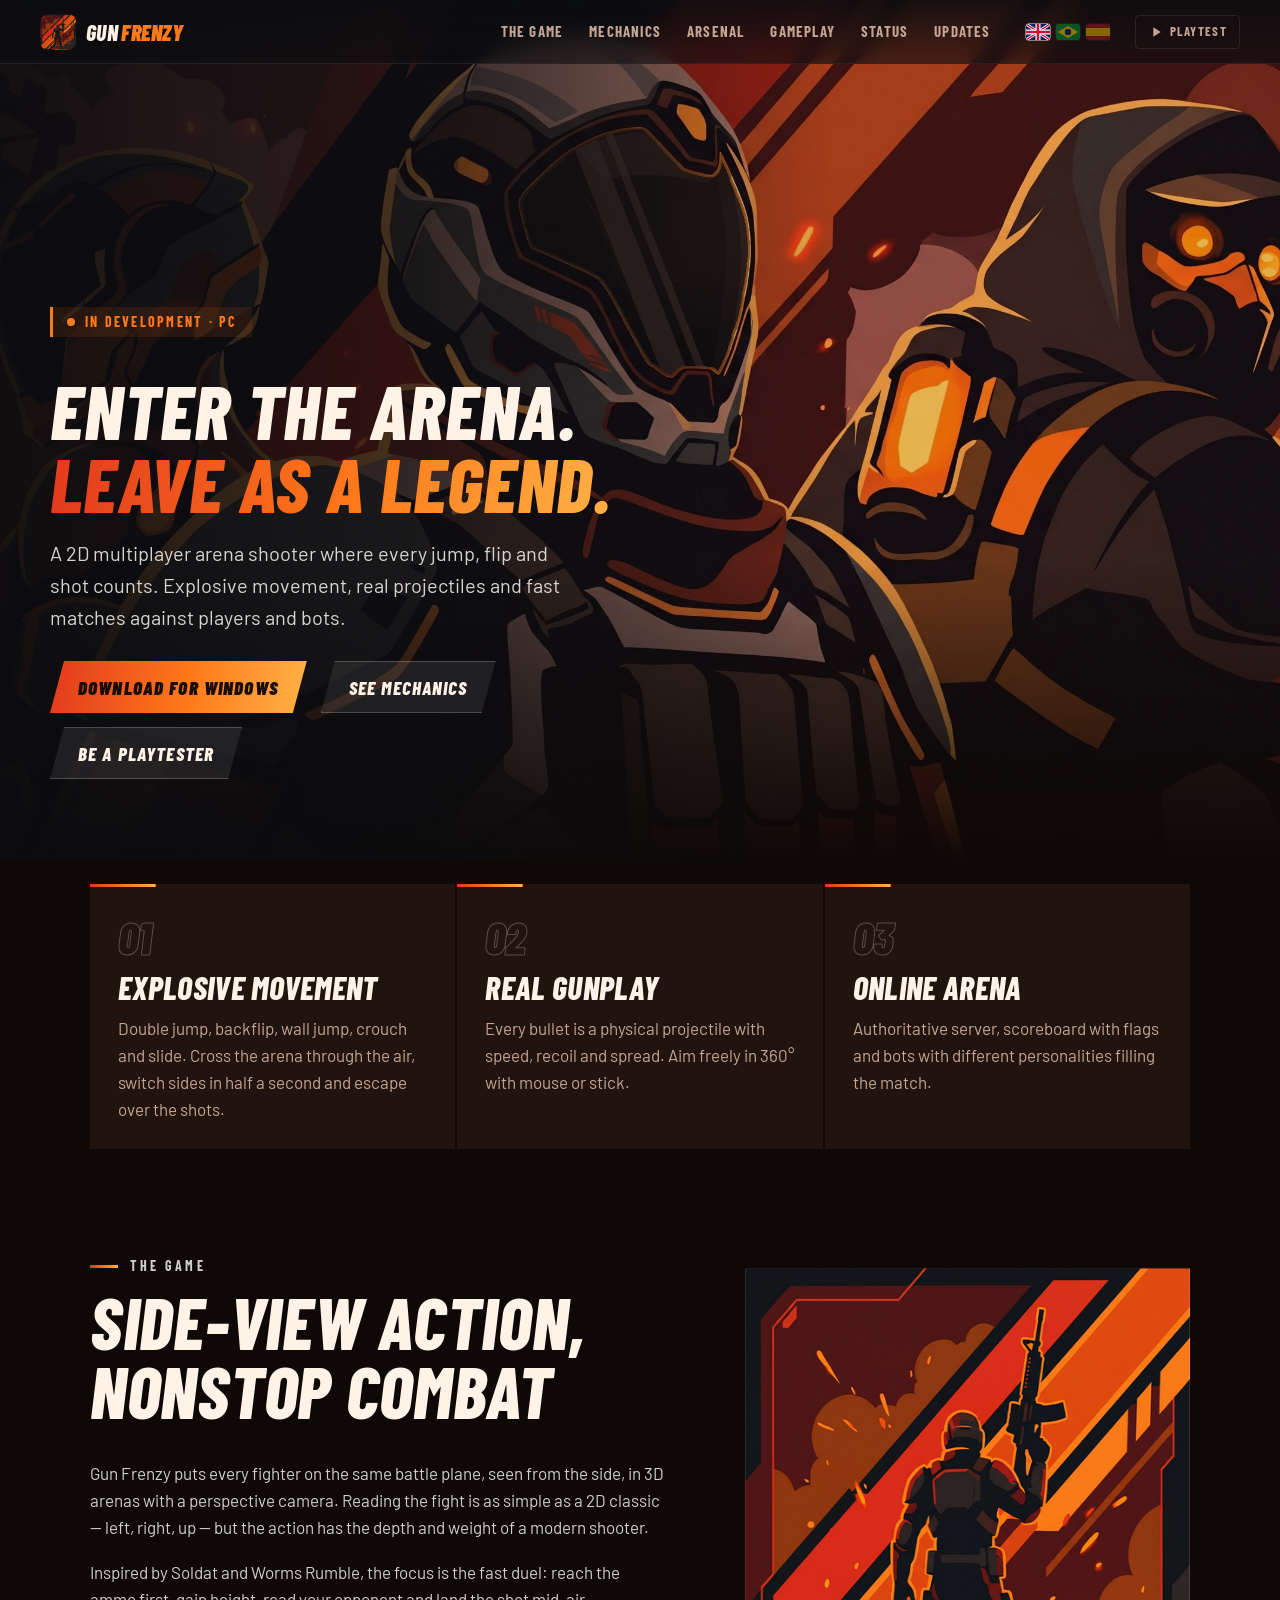
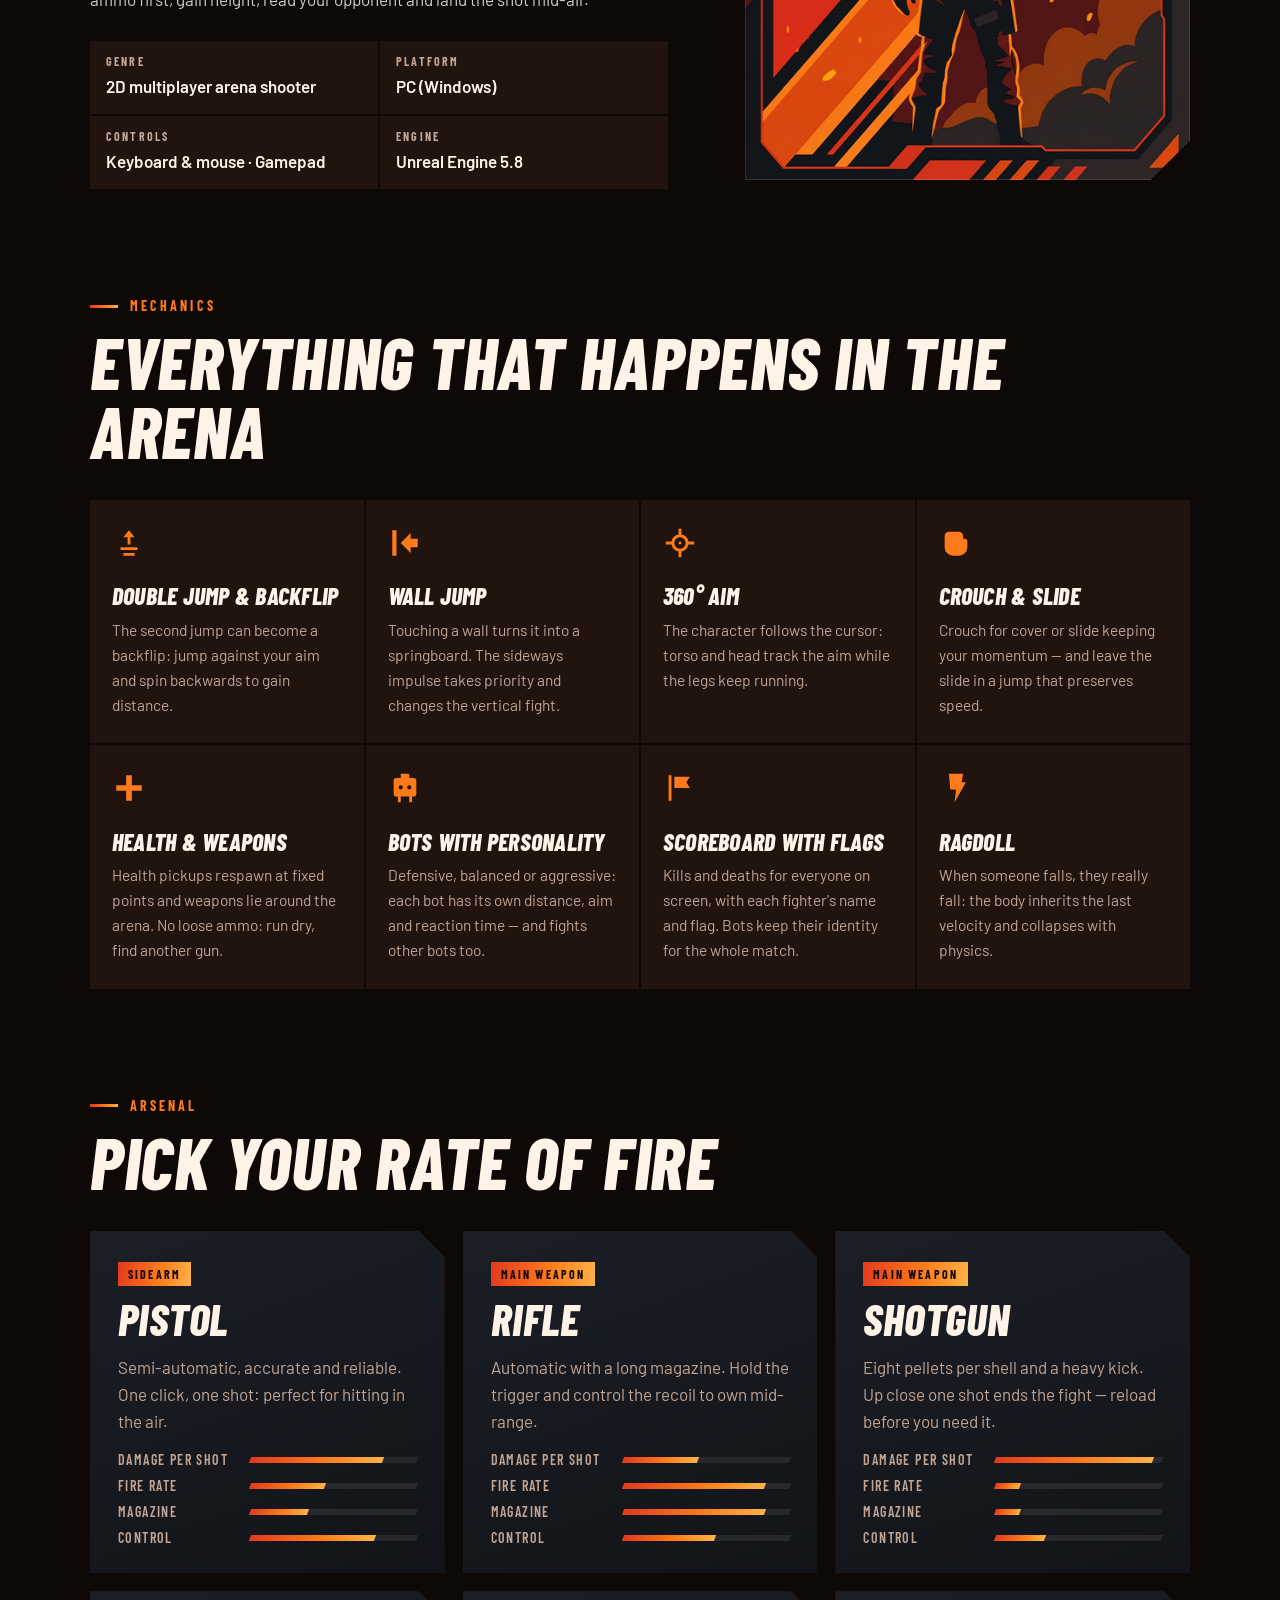
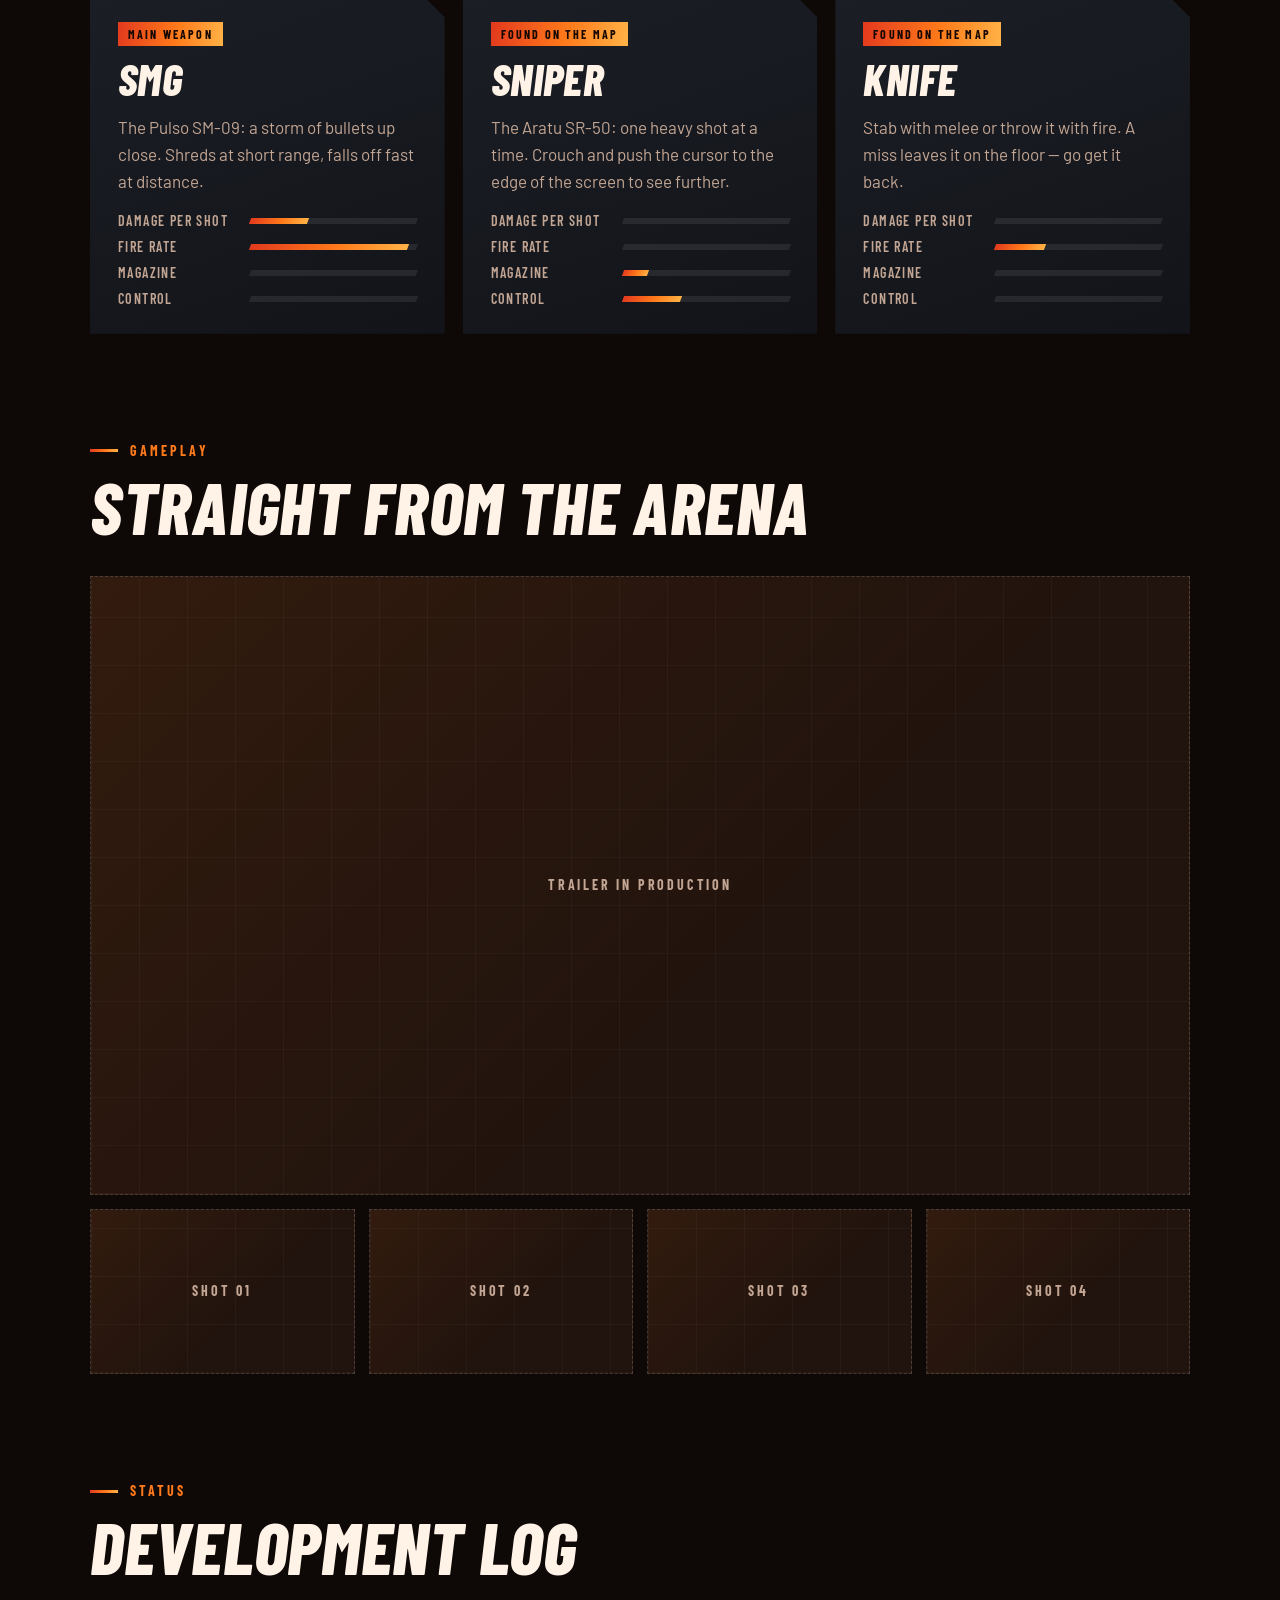
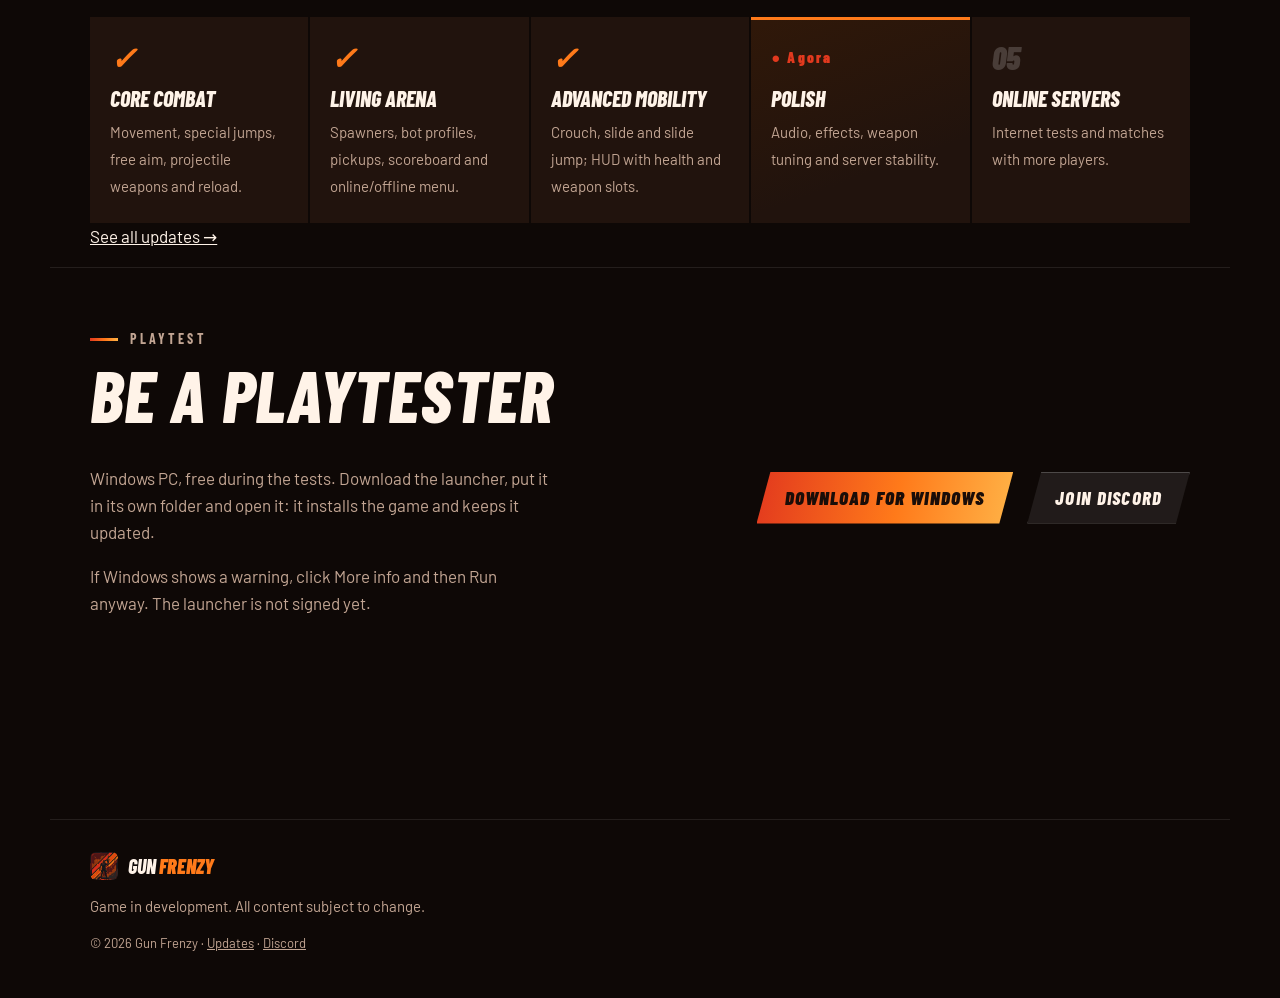
==== commit 8a2215d0: "cache buster b2411" ====
--- a/index.html
+++ b/index.html
@@ -15,8 +15,8 @@
   <link rel="preconnect" href="https://fonts.googleapis.com">
   <link rel="preconnect" href="https://fonts.gstatic.com" crossorigin>
   <link href="https://fonts.googleapis.com/css2?family=Barlow+Condensed:ital,wght@0,600;0,700;1,700;1,800;1,900&family=Barlow:wght@400;500;600&display=swap" rel="stylesheet">
-  <link rel="stylesheet" href="css/site.css?v=m3">
-  <script src="js/i18n.js?v=dl1" defer></script>
+  <link rel="stylesheet" href="css/site.css?v=b2411">
+  <script src="js/i18n.js?v=b2411" defer></script>
   <script src="js/site.js" defer></script>
 </head>
 <body>
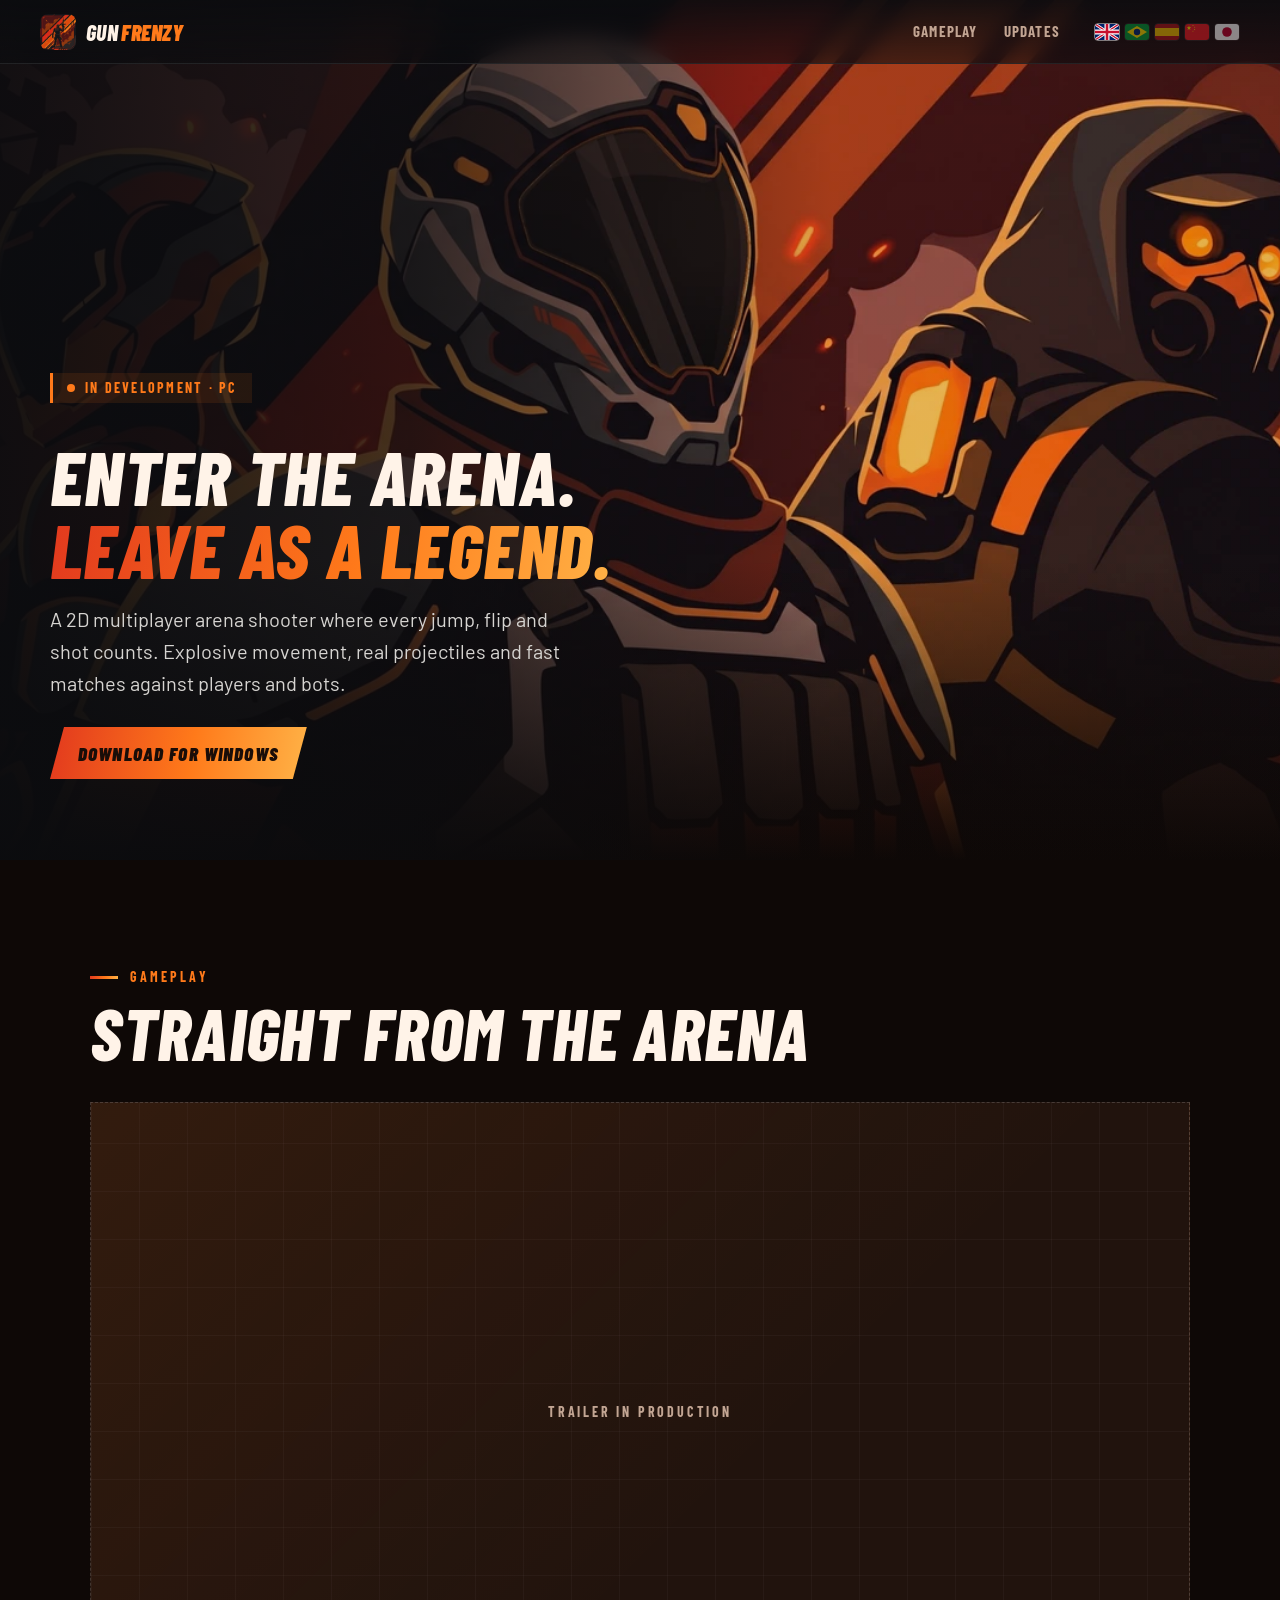
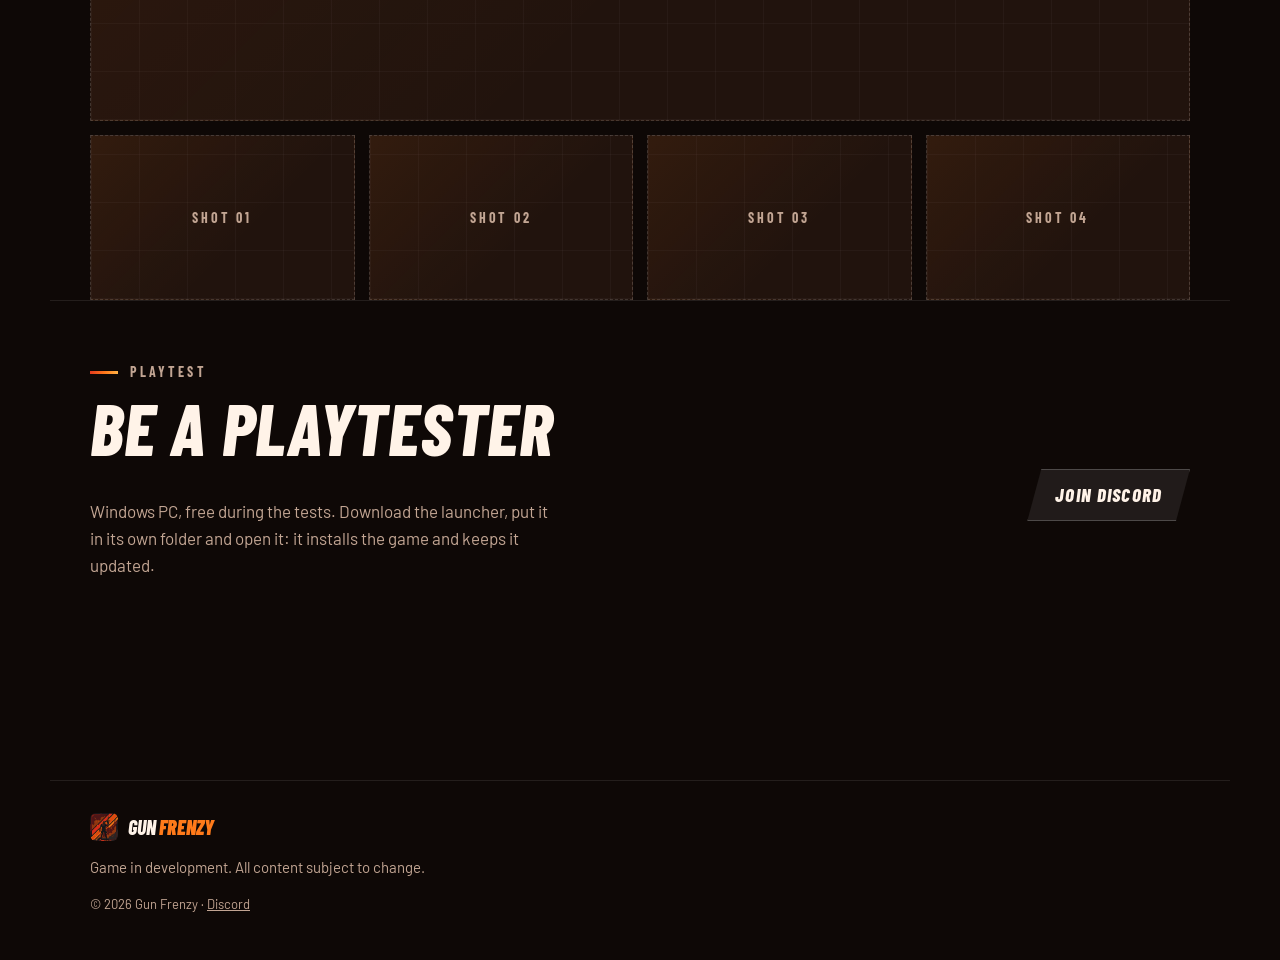
==== commit ae86f138: "Trim landing page; add Chinese and Japanese Remove pillars, about, mechanics, arsenal and status sec" ====
--- a/index.html
+++ b/index.html
@@ -15,8 +15,8 @@
   <link rel="preconnect" href="https://fonts.googleapis.com">
   <link rel="preconnect" href="https://fonts.gstatic.com" crossorigin>
   <link href="https://fonts.googleapis.com/css2?family=Barlow+Condensed:ital,wght@0,600;0,700;1,700;1,800;1,900&family=Barlow:wght@400;500;600&display=swap" rel="stylesheet">
-  <link rel="stylesheet" href="css/site.css?v=b2411">
-  <script src="js/i18n.js?v=b2411" defer></script>
+  <link rel="stylesheet" href="css/site.css?v=s1110">
+  <script src="js/i18n.js?v=s1110" defer></script>
   <script src="js/site.js" defer></script>
 </head>
 <body>
@@ -27,11 +27,7 @@
     <span>GUN<b>FRENZY</b></span>
   </a>
   <nav class="nav-links" aria-label="Sections">
-    <a href="#game" data-i18n="nav_game">The game</a>
-    <a href="#mecanicas" data-i18n="nav_mech">Mechanics</a>
-    <a href="#arsenal" data-i18n="nav_arsenal">Arsenal</a>
     <a href="#gameplay" data-i18n="nav_gameplay">Gameplay</a>
-    <a href="#status" data-i18n="nav_status">Status</a>
     <a href="updates.html" data-i18n="nav_updates">Updates</a>
   </nav>
   <div class="lang" role="group" aria-label="Language">
@@ -44,11 +40,13 @@
     <button type="button" class="lang-btn" data-lang="es" aria-pressed="false" title="Español">
       <svg viewBox="0 0 24 16" aria-hidden="true"><rect width="24" height="16" fill="#AA151B"/><rect y="4" width="24" height="8" fill="#F1BF00"/></svg>
     </button>
+    <button type="button" class="lang-btn" data-lang="zh" aria-pressed="false" title="中文 (简体)">
+      <svg viewBox="0 0 24 16" aria-hidden="true"><rect width="24" height="16" fill="#EE1C25"/><path transform="translate(4 4) scale(2.4)" d="M0,-1 L0.588,0.809 L-0.951,-0.309 L0.951,-0.309 L-0.588,0.809Z" fill="#FFFF00"/><g fill="#FFFF00"><path transform="translate(8 1.6) scale(.8)" d="M0,-1 L0.588,0.809 L-0.951,-0.309 L0.951,-0.309 L-0.588,0.809Z"/><path transform="translate(9.6 3.2) scale(.8)" d="M0,-1 L0.588,0.809 L-0.951,-0.309 L0.951,-0.309 L-0.588,0.809Z"/><path transform="translate(9.6 5.6) scale(.8)" d="M0,-1 L0.588,0.809 L-0.951,-0.309 L0.951,-0.309 L-0.588,0.809Z"/><path transform="translate(8 7.2) scale(.8)" d="M0,-1 L0.588,0.809 L-0.951,-0.309 L0.951,-0.309 L-0.588,0.809Z"/></g></svg>
+    </button>
+    <button type="button" class="lang-btn" data-lang="ja" aria-pressed="false" title="日本語">
+      <svg viewBox="0 0 24 16" aria-hidden="true"><rect width="24" height="16" fill="#fff"/><circle cx="12" cy="8" r="4.8" fill="#BC002D"/></svg>
+    </button>
   </div>
-  <a class="nav-dev" href="https://discord.gg/s9eRyuffNB" target="_blank" rel="noopener" title="Be a playtester on Discord">
-    <svg viewBox="0 0 24 24" width="16" height="16" aria-hidden="true"><path fill="currentColor" d="M8 5v14l11-7L8 5Z"/></svg>
-    <span data-i18n="nav_playtest">Playtest</span>
-  </a>
 </header>
 
 <main>
@@ -66,163 +64,7 @@
       <p class="lede" data-i18n="hero_lede">A 2D multiplayer arena shooter where every jump, flip and shot counts. Explosive movement, real projectiles and fast matches against players and bots.</p>
       <div class="cta">
         <a class="btn btn-primary" href="https://github.com/hmaiadev/AS2D-Builds/releases/latest/download/AS2DLauncher.exe" data-i18n="dl_btn">Download for Windows</a>
-        <a class="btn btn-ghost" href="#mecanicas" data-i18n="hero_cta1">See mechanics</a>
-        <a class="btn btn-ghost" href="https://discord.gg/s9eRyuffNB" target="_blank" rel="noopener" data-i18n="hero_cta2">Be a playtester</a>
       </div>
-    </div>
-  </section>
-
-  <!-- PILLARS -->
-  <section class="pillars" id="game" aria-label="Game pillars">
-    <article>
-      <span class="num">01</span>
-      <h2 data-i18n="p1t">Explosive movement</h2>
-      <p data-i18n="p1d">Double jump, backflip, wall jump, crouch and slide. Cross the arena through the air, switch sides in half a second and escape over the shots.</p>
-    </article>
-    <article>
-      <span class="num">02</span>
-      <h2 data-i18n="p2t">Real gunplay</h2>
-      <p data-i18n="p2d">Every bullet is a physical projectile with speed, recoil and spread. Aim freely in 360° with mouse or stick.</p>
-    </article>
-    <article>
-      <span class="num">03</span>
-      <h2 data-i18n="p3t">Online arena</h2>
-      <p data-i18n="p3d">Authoritative server, scoreboard with flags and bots with different personalities filling the match.</p>
-    </article>
-  </section>
-
-  <!-- ABOUT -->
-  <section class="about">
-    <div class="about-text">
-      <p class="eyebrow" data-i18n="about_eyebrow">The game</p>
-      <h2 class="section-title" data-i18n="about_title">Side-view action, nonstop combat</h2>
-      <p data-i18n="about_p1">Gun Frenzy puts every fighter on the same battle plane, seen from the side, in 3D arenas with a perspective camera. Reading the fight is as simple as a 2D classic — left, right, up — but the action has the depth and weight of a modern shooter.</p>
-      <p data-i18n="about_p2">Inspired by Soldat and Worms Rumble, the focus is the fast duel: reach the ammo first, gain height, read your opponent and land the shot mid-air.</p>
-      <ul class="facts">
-        <li><b data-i18n="f_genre">Genre</b><span data-i18n="f_genre_v">2D multiplayer arena shooter</span></li>
-        <li><b data-i18n="f_platform">Platform</b><span data-i18n="f_platform_v">PC (Windows)</span></li>
-        <li><b data-i18n="f_controls">Controls</b><span data-i18n="f_controls_v">Keyboard &amp; mouse · Gamepad</span></li>
-        <li><b data-i18n="f_engine">Engine</b><span data-i18n="f_engine_v">Unreal Engine 5.8</span></li>
-      </ul>
-    </div>
-    <div class="about-card">
-      <img src="assets/icon-512.png?v=m3" alt="Gun Frenzy emblem" width="512" height="512" loading="lazy">
-    </div>
-  </section>
-
-  <!-- MECHANICS -->
-  <section class="mechanics" id="mecanicas">
-    <p class="eyebrow" data-i18n="mech_eyebrow">Mechanics</p>
-    <h2 class="section-title" data-i18n="mech_title">Everything that happens in the arena</h2>
-    <div class="grid">
-      <article class="card">
-        <svg viewBox="0 0 24 24" aria-hidden="true"><path d="M12 3l4 5h-3v5h-2V8H8l4-5Zm-6 12h12v2H6v-2Zm2 4h8v2H8v-2Z"/></svg>
-        <h3 data-i18n="m1t">Double jump &amp; backflip</h3>
-        <p data-i18n="m1d">The second jump can become a backflip: jump against your aim and spin backwards to gain distance.</p>
-      </article>
-      <article class="card">
-        <svg viewBox="0 0 24 24" aria-hidden="true"><path d="M3 3h3v18H3V3Zm6 9 7-7v4h5v6h-5v4l-7-7Z"/></svg>
-        <h3 data-i18n="m2t">Wall jump</h3>
-        <p data-i18n="m2d">Touching a wall turns it into a springboard. The sideways impulse takes priority and changes the vertical fight.</p>
-      </article>
-      <article class="card">
-        <svg viewBox="0 0 24 24" aria-hidden="true"><path d="M11 2h2v4.07A6 6 0 0 1 17.93 11H22v2h-4.07A6 6 0 0 1 13 17.93V22h-2v-4.07A6 6 0 0 1 6.07 13H2v-2h4.07A6 6 0 0 1 11 6.07V2Zm1 6a4 4 0 1 0 0 8 4 4 0 0 0 0-8Zm0 3a1 1 0 1 1 0 2 1 1 0 0 1 0-2Z"/></svg>
-        <h3 data-i18n="m3t">360° aim</h3>
-        <p data-i18n="m3d">The character follows the cursor: torso and head track the aim while the legs keep running.</p>
-      </article>
-      <article class="card">
-        <svg viewBox="0 0 24 24" aria-hidden="true"><path d="M7 4h7a3 3 0 0 1 3 3v2h1a2 2 0 0 1 2 2v4a6 6 0 0 1-6 6H10a6 6 0 0 1-6-6V7a3 3 0 0 1 3-3Z"/></svg>
-        <h3 data-i18n="m4t">Crouch &amp; slide</h3>
-        <p data-i18n="m4d">Crouch for cover or slide keeping your momentum — and leave the slide in a jump that preserves speed.</p>
-      </article>
-      <article class="card">
-        <svg viewBox="0 0 24 24" aria-hidden="true"><path d="M10 3h4v7h7v4h-7v7h-4v-7H3v-4h7V3Z"/></svg>
-        <h3 data-i18n="m5t">Health &amp; weapons</h3>
-        <p data-i18n="m5d">Health pickups respawn at fixed points and weapons lie around the arena. No loose ammo: run dry, find another gun.</p>
-      </article>
-      <article class="card">
-        <svg viewBox="0 0 24 24" aria-hidden="true"><path d="M9 2h6v3h3a2 2 0 0 1 2 2v9a2 2 0 0 1-2 2h-1v4h-2v-4H9v4H7v-4H6a2 2 0 0 1-2-2V7a2 2 0 0 1 2-2h3V2Zm0 8a1.5 1.5 0 1 0 0 3 1.5 1.5 0 0 0 0-3Zm6 0a1.5 1.5 0 1 0 0 3 1.5 1.5 0 0 0 0-3Z"/></svg>
-        <h3 data-i18n="m6t">Bots with personality</h3>
-        <p data-i18n="m6d">Defensive, balanced or aggressive: each bot has its own distance, aim and reaction time — and fights other bots too.</p>
-      </article>
-      <article class="card">
-        <svg viewBox="0 0 24 24" aria-hidden="true"><path d="M4 3h2v18H4V3Zm4 1h11l-2.5 4L19 12H8V4Z"/></svg>
-        <h3 data-i18n="m7t">Scoreboard with flags</h3>
-        <p data-i18n="m7d">Kills and deaths for everyone on screen, with each fighter's name and flag. Bots keep their identity for the whole match.</p>
-      </article>
-      <article class="card">
-        <svg viewBox="0 0 24 24" aria-hidden="true"><path d="M7 2h10l-1 6h3l-8 14 1-9H8L7 2Z"/></svg>
-        <h3 data-i18n="m8t">Ragdoll</h3>
-        <p data-i18n="m8d">When someone falls, they really fall: the body inherits the last velocity and collapses with physics.</p>
-      </article>
-    </div>
-  </section>
-
-  <!-- ARSENAL -->
-  <section class="arsenal" id="arsenal">
-    <p class="eyebrow" data-i18n="ars_eyebrow">Arsenal</p>
-    <h2 class="section-title" data-i18n="ars_title">Pick your rate of fire</h2>
-    <div class="weapons">
-      <article class="weapon">
-        <header><span class="tag" data-i18n="w1tag">Sidearm</span><h3 data-i18n="w1name">Pistol</h3></header>
-        <p data-i18n="w1desc">Semi-automatic, accurate and reliable. One click, one shot: perfect for hitting in the air.</p>
-        <dl class="bars">
-          <div><dt data-i18n="bar_damage">Damage per shot</dt><dd><i data-v="80"></i></dd></div>
-          <div><dt data-i18n="bar_rate">Fire rate</dt><dd><i data-v="45"></i></dd></div>
-          <div><dt data-i18n="bar_mag">Magazine</dt><dd><i data-v="35"></i></dd></div>
-          <div><dt data-i18n="bar_control">Control</dt><dd><i data-v="75"></i></dd></div>
-        </dl>
-      </article>
-      <article class="weapon">
-        <header><span class="tag" data-i18n="w2tag">Main weapon</span><h3 data-i18n="w2name">Rifle</h3></header>
-        <p data-i18n="w2desc">Automatic with a long magazine. Hold the trigger and control the recoil to own mid-range.</p>
-        <dl class="bars">
-          <div><dt data-i18n="bar_damage">Damage per shot</dt><dd><i data-v="45"></i></dd></div>
-          <div><dt data-i18n="bar_rate">Fire rate</dt><dd><i data-v="85"></i></dd></div>
-          <div><dt data-i18n="bar_mag">Magazine</dt><dd><i data-v="85"></i></dd></div>
-          <div><dt data-i18n="bar_control">Control</dt><dd><i data-v="55"></i></dd></div>
-        </dl>
-      </article>
-      <article class="weapon">
-        <header><span class="tag" data-i18n="w3tag">Main weapon</span><h3 data-i18n="w3name">Shotgun</h3></header>
-        <p data-i18n="w3desc">Eight pellets per shell and a heavy kick. Up close one shot ends the fight — reload before you need it.</p>
-        <dl class="bars">
-          <div><dt data-i18n="bar_damage">Damage per shot</dt><dd><i data-v="95"></i></dd></div>
-          <div><dt data-i18n="bar_rate">Fire rate</dt><dd><i data-v="15"></i></dd></div>
-          <div><dt data-i18n="bar_mag">Magazine</dt><dd><i data-v="15"></i></dd></div>
-          <div><dt data-i18n="bar_control">Control</dt><dd><i data-v="30"></i></dd></div>
-        </dl>
-      </article>
-      <article class="weapon">
-        <header><span class="tag" data-i18n="w4tag">Main weapon</span><h3 data-i18n="w4name">SMG</h3></header>
-        <p data-i18n="w4desc">The Pulso SM-09: a storm of bullets up close. Shreds at short range, falls off fast at distance.</p>
-        <dl class="bars">
-          <div><dt data-i18n="bar_damage">Damage per shot</dt><dd><i data-v="35"></i></dd></div>
-          <div><dt data-i18n="bar_rate">Fire rate</dt><dd><i data-v="95"></i></dd></div>
-          <div><dt data-i18n="bar_mag">Magazine</dt><dd><i data-v="70"></i></dd></div>
-          <div><dt data-i18n="bar_control">Control</dt><dd><i data-v="65"></i></dd></div>
-        </dl>
-      </article>
-      <article class="weapon">
-        <header><span class="tag" data-i18n="w5tag">Found on the map</span><h3 data-i18n="w5name">Sniper</h3></header>
-        <p data-i18n="w5desc">The Aratu SR-50: one heavy shot at a time. Crouch and push the cursor to the edge of the screen to see further.</p>
-        <dl class="bars">
-          <div><dt data-i18n="bar_damage">Damage per shot</dt><dd><i data-v="100"></i></dd></div>
-          <div><dt data-i18n="bar_rate">Fire rate</dt><dd><i data-v="10"></i></dd></div>
-          <div><dt data-i18n="bar_mag">Magazine</dt><dd><i data-v="15"></i></dd></div>
-          <div><dt data-i18n="bar_control">Control</dt><dd><i data-v="35"></i></dd></div>
-        </dl>
-      </article>
-      <article class="weapon">
-        <header><span class="tag" data-i18n="w6tag">Found on the map</span><h3 data-i18n="w6name">Knife</h3></header>
-        <p data-i18n="w6desc">Stab with melee or throw it with fire. A miss leaves it on the floor — go get it back.</p>
-        <dl class="bars">
-          <div><dt data-i18n="bar_damage">Damage per shot</dt><dd><i data-v="90"></i></dd></div>
-          <div><dt data-i18n="bar_rate">Fire rate</dt><dd><i data-v="30"></i></dd></div>
-          <div><dt data-i18n="bar_mag">Magazine</dt><dd><i data-v="5"></i></dd></div>
-          <div><dt data-i18n="bar_control">Control</dt><dd><i data-v="60"></i></dd></div>
-        </dl>
-      </article>
     </div>
   </section>
 
@@ -241,30 +83,14 @@
     </div>
   </section>
 
-  <!-- STATUS -->
-  <section class="status" id="status">
-    <p class="eyebrow" data-i18n="st_eyebrow">Status</p>
-    <h2 class="section-title" data-i18n="st_title">Development log</h2>
-    <ol class="timeline">
-      <li class="done"><b data-i18n="st1t">Core combat</b><span data-i18n="st1d">Movement, special jumps, free aim, projectile weapons and reload.</span></li>
-      <li class="done"><b data-i18n="st2t">Living arena</b><span data-i18n="st2d">Spawners, bot profiles, pickups, scoreboard and online/offline menu.</span></li>
-      <li class="done"><b data-i18n="st3t">Advanced mobility</b><span data-i18n="st3d">Crouch, slide and slide jump; HUD with health and weapon slots.</span></li>
-      <li class="now"><b data-i18n="st4t">Polish</b><span data-i18n="st4d">Audio, effects, weapon tuning and server stability.</span></li>
-      <li><b data-i18n="st5t">Online servers</b><span data-i18n="st5d">Internet tests and matches with more players.</span></li>
-    </ol>
-    <p class="small"><a href="updates.html" data-i18n="st_more">See all updates →</a></p>
-  </section>
-
   <!-- PLAYTEST CTA -->
   <section class="cta-band" id="playtest">
     <div>
       <p class="eyebrow" data-i18n="pt_eyebrow">Playtest</p>
       <h2 class="section-title" data-i18n="pt_title">Be a playtester</h2>
       <p data-i18n="pt_text">Windows PC, free during the tests. Download the launcher, put it in its own folder and open it: it installs the game and keeps it updated.</p>
-      <p class="small" data-i18n="dl_note">If Windows shows a warning, click More info and then Run anyway. The launcher is not signed yet.</p>
     </div>
     <div class="cta">
-      <a class="btn btn-primary" href="https://github.com/hmaiadev/AS2D-Builds/releases/latest/download/AS2DLauncher.exe" data-i18n="dl_btn">Download for Windows</a>
       <a class="btn btn-ghost" href="https://discord.gg/s9eRyuffNB" target="_blank" rel="noopener" data-i18n="pt_btn">Join Discord</a>
     </div>
   </section>
@@ -273,7 +99,7 @@
 <footer class="footer">
   <div class="footer-brand"><img src="assets/icon-192.png?v=m3" alt="" width="28" height="28"><span>GUN<b>FRENZY</b></span></div>
   <p data-i18n="foot_note">Game in development. All content subject to change.</p>
-  <p class="small"><span data-i18n="foot_rights">© 2026 Gun Frenzy</span> · <a href="updates.html" data-i18n="foot_updates">Updates</a> · <a href="https://discord.gg/s9eRyuffNB" target="_blank" rel="noopener" data-i18n="foot_discord">Discord</a></p>
+  <p class="small"><span data-i18n="foot_rights">© 2026 Gun Frenzy</span> · <a href="https://discord.gg/s9eRyuffNB" target="_blank" rel="noopener" data-i18n="foot_discord">Discord</a></p>
 </footer>
 
 </body>
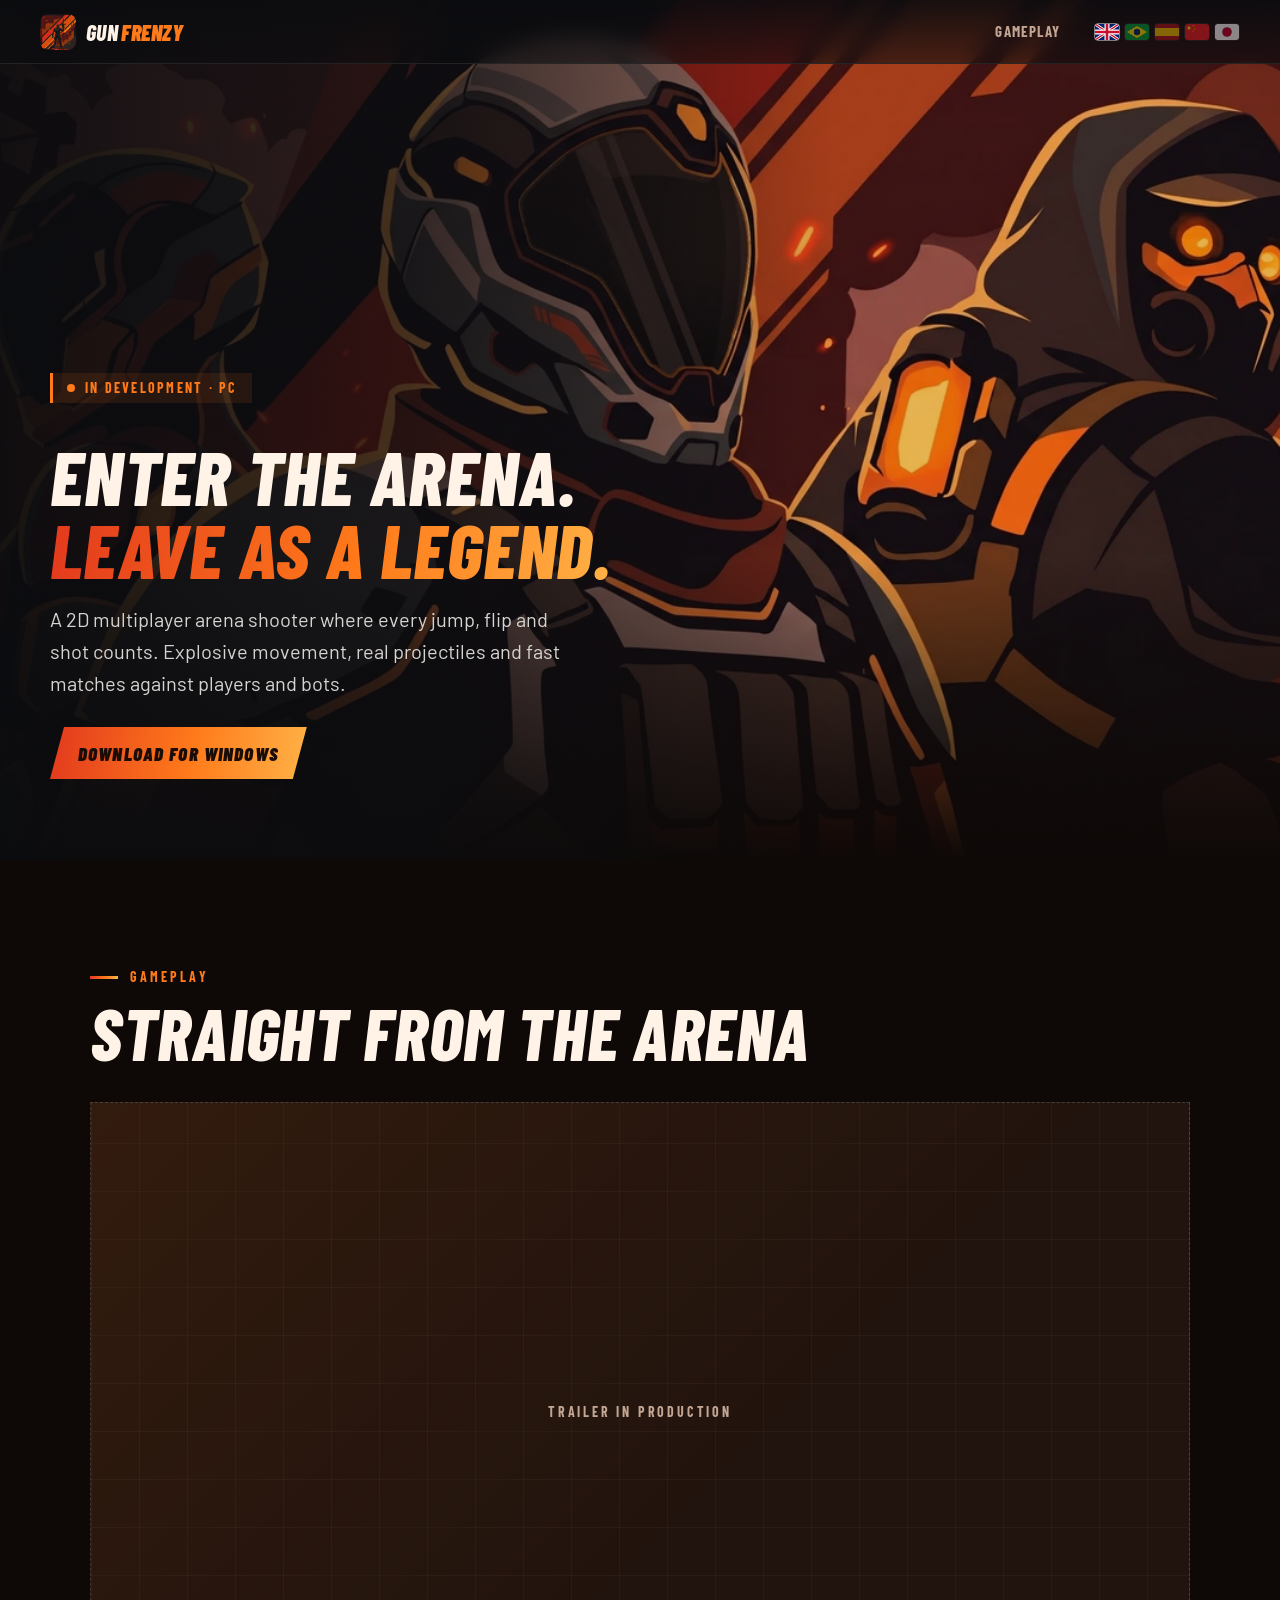
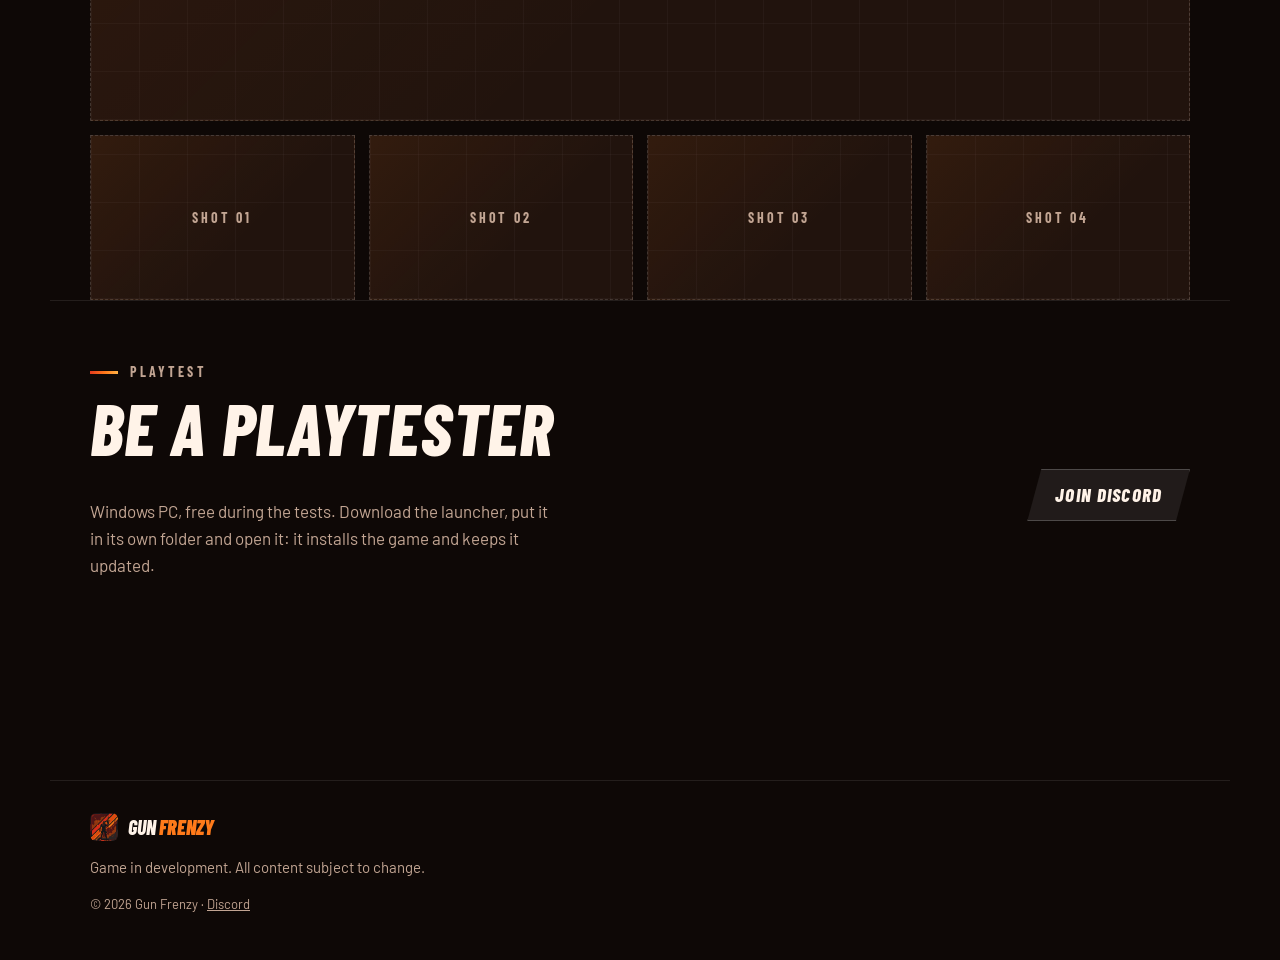
==== commit 6a755769: "Remove Updates tab from top nav Co-Authored-By: Claude Opus 5.5 <noreply@anthropic.com>" ====
--- a/index.html
+++ b/index.html
@@ -28,7 +28,6 @@
   </a>
   <nav class="nav-links" aria-label="Sections">
     <a href="#gameplay" data-i18n="nav_gameplay">Gameplay</a>
-    <a href="updates.html" data-i18n="nav_updates">Updates</a>
   </nav>
   <div class="lang" role="group" aria-label="Language">
     <button type="button" class="lang-btn" data-lang="en" aria-pressed="true" title="English">
